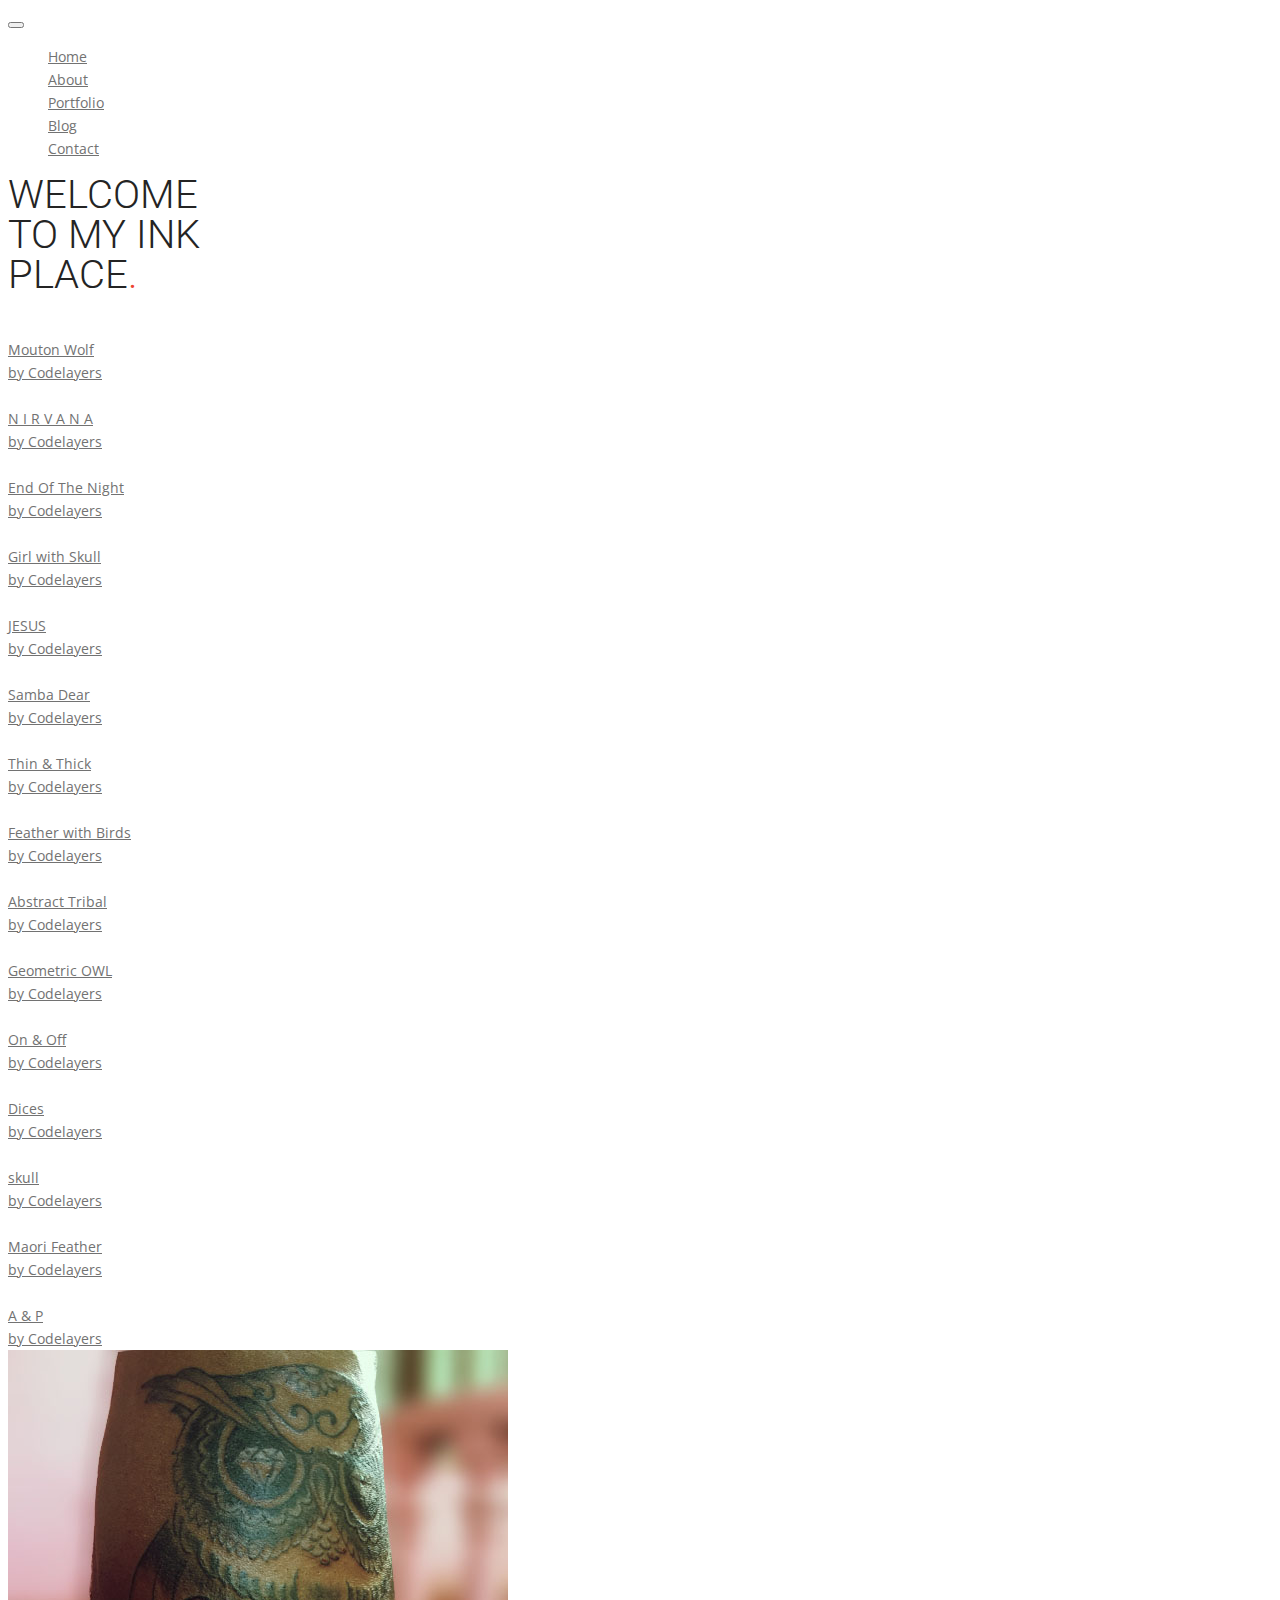
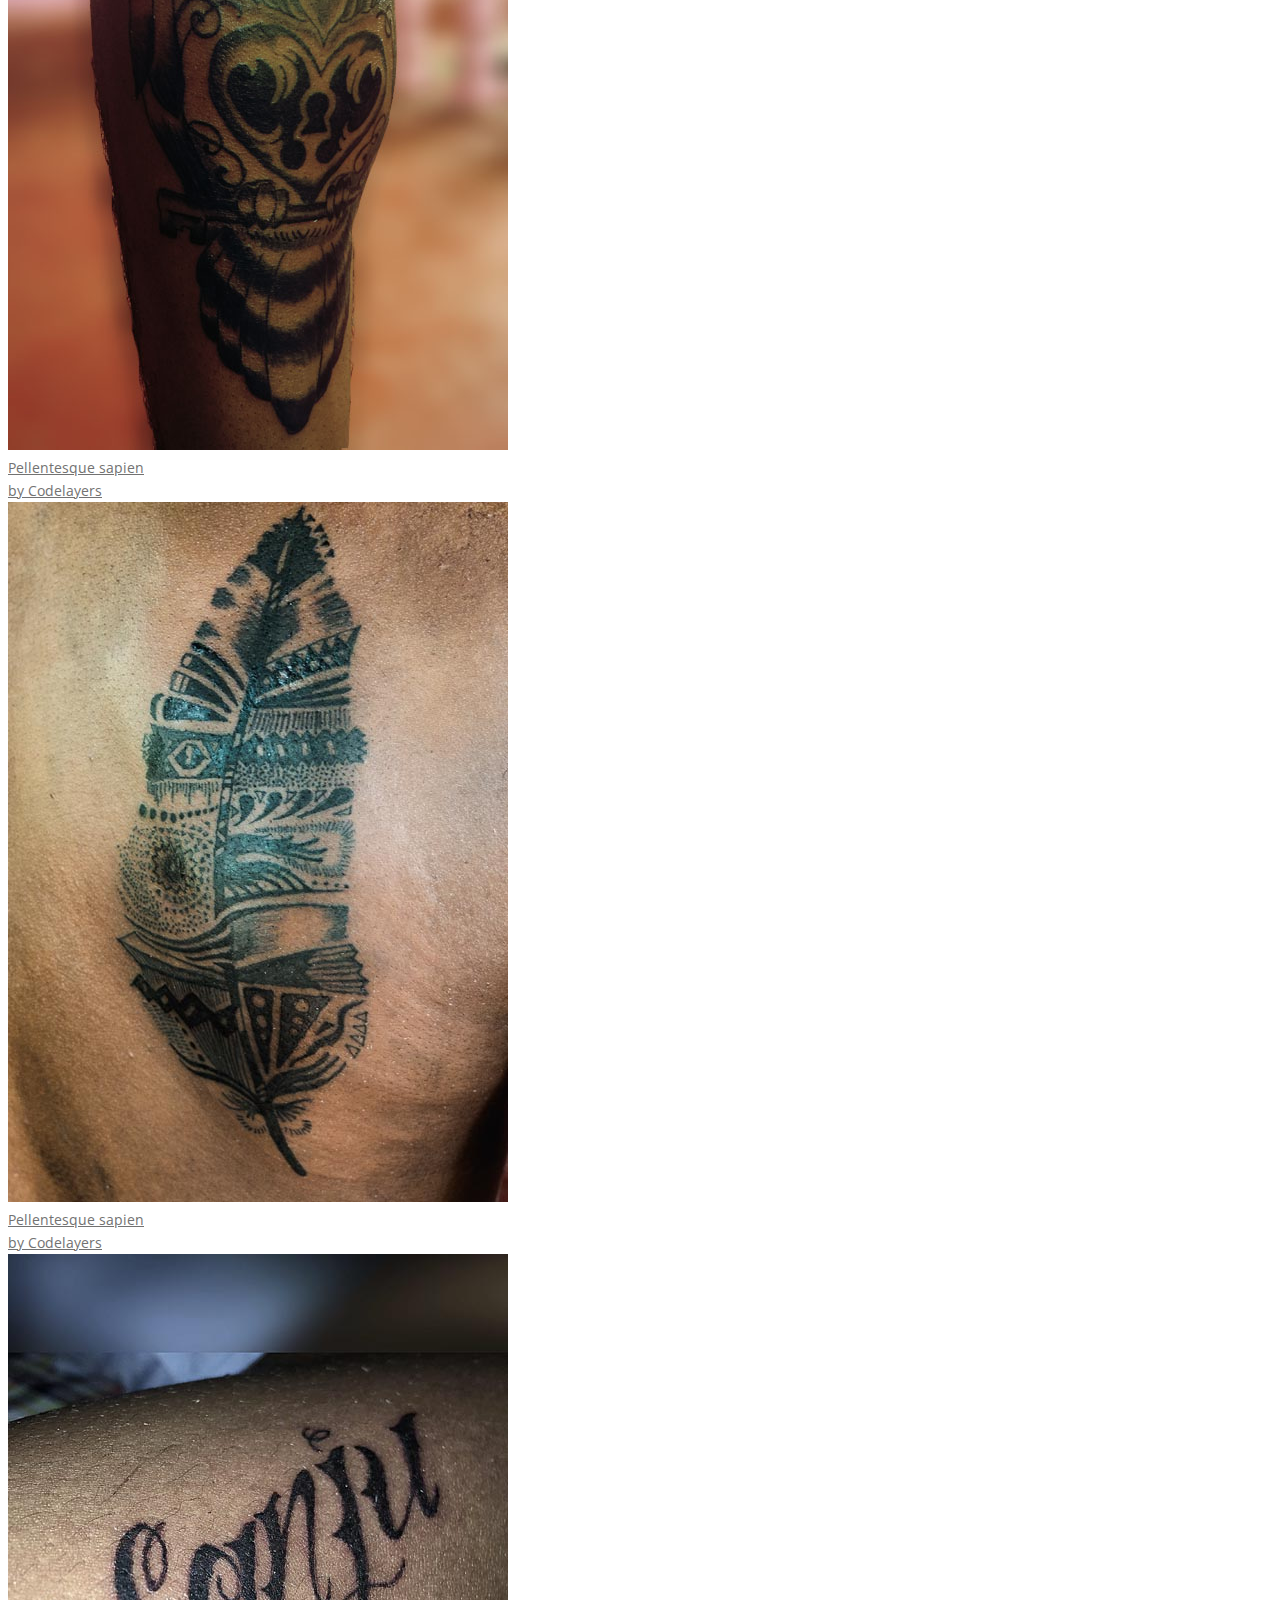
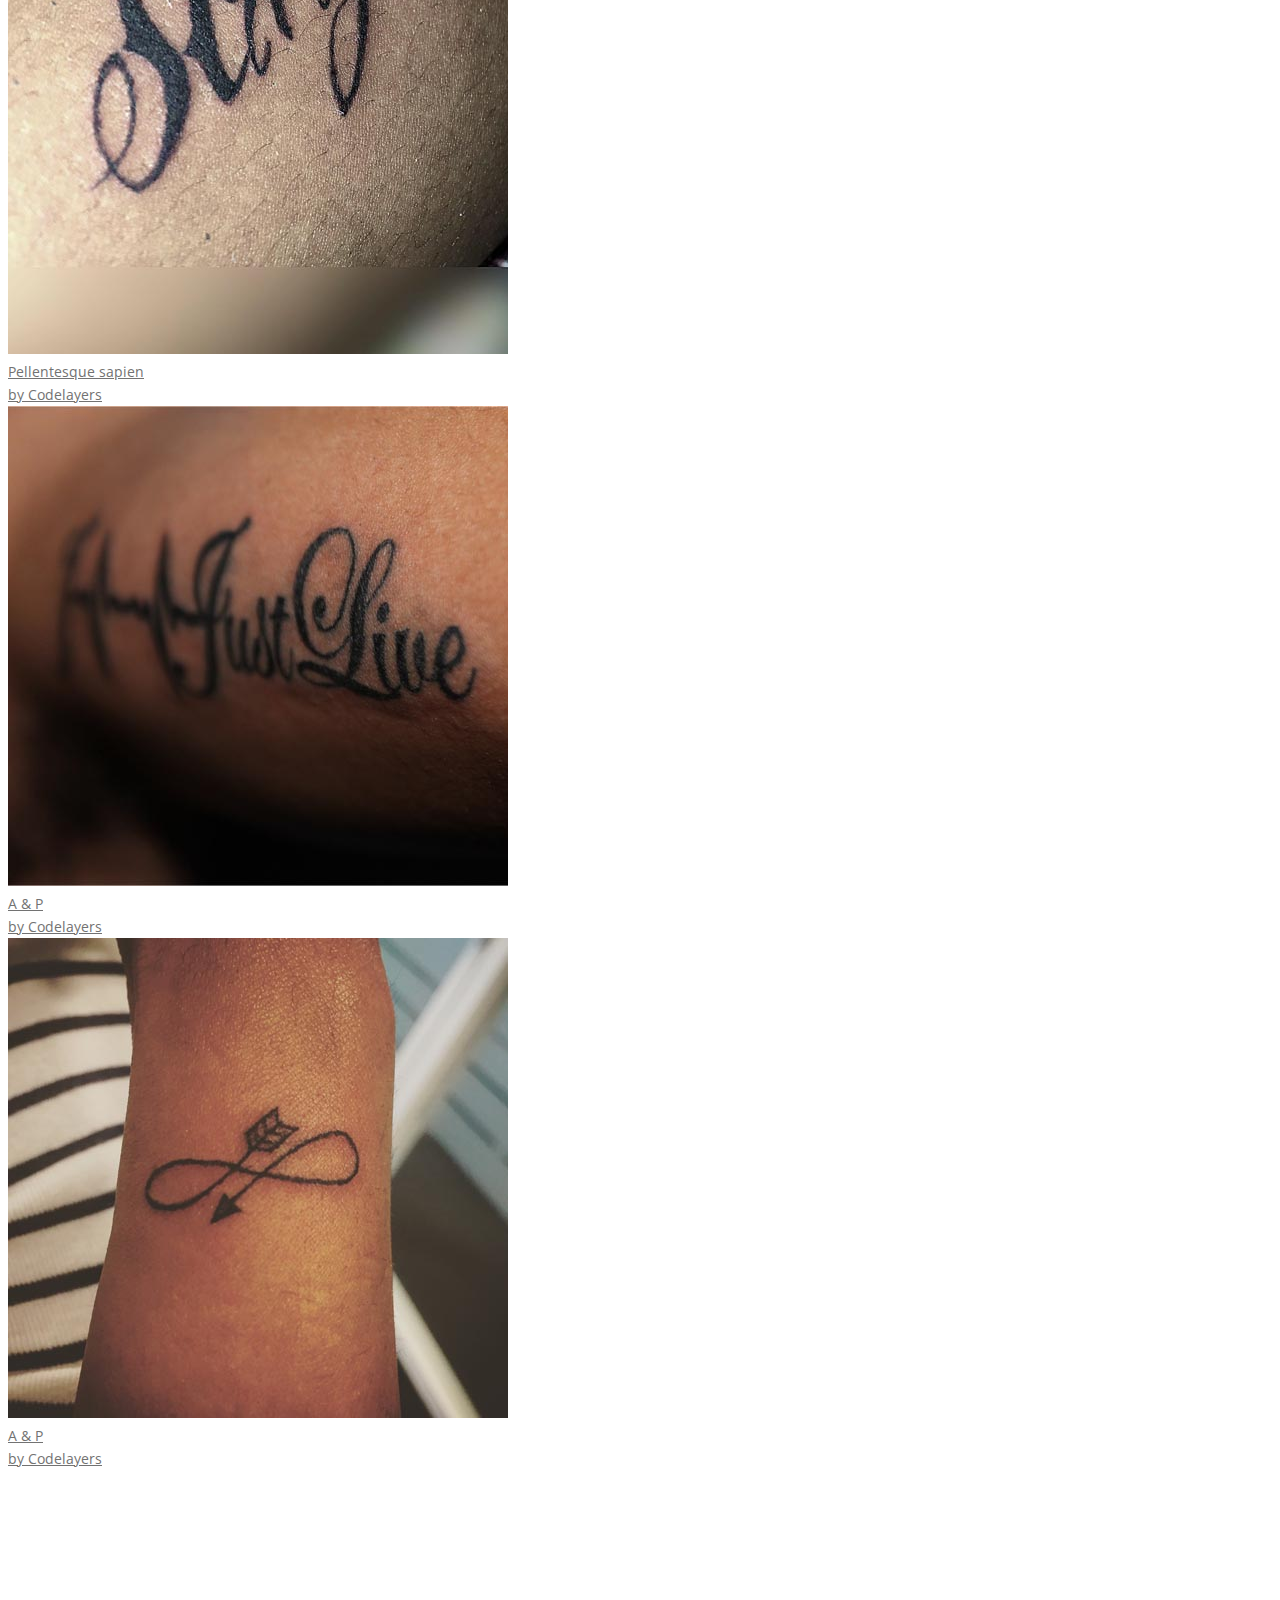
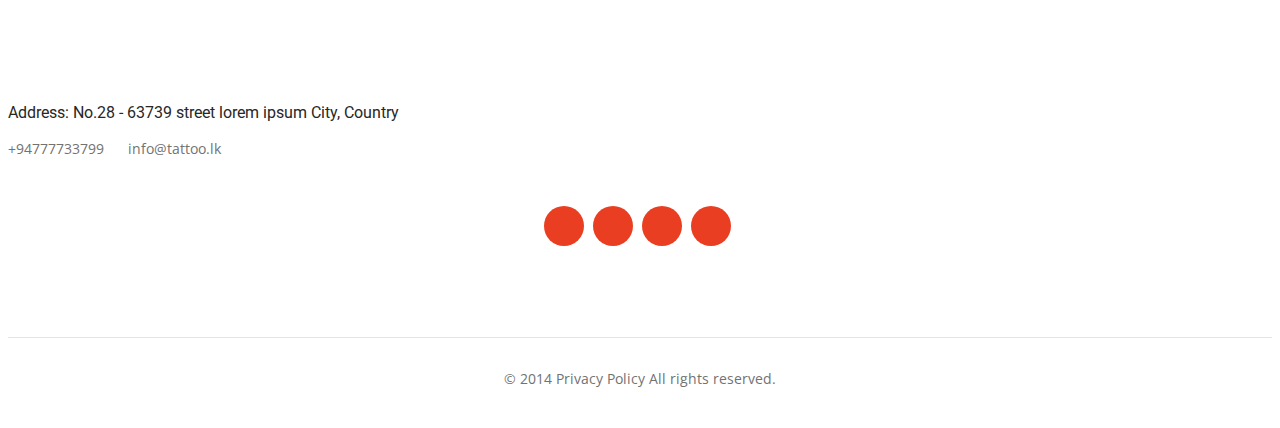
==== index.html @ eeac75cc "images & details" ====
<!doctype html>
<!--[if IE 7 ]>    <html lang="en-gb" class="isie ie7 oldie no-js"> <![endif]-->
<!--[if IE 8 ]>    <html lang="en-gb" class="isie ie8 oldie no-js"> <![endif]-->
<!--[if IE 9 ]>    <html lang="en-gb" class="isie ie9 no-js"> <![endif]-->
<!--[if (gt IE 9)|!(IE)]><!-->
<!--<![endif]-->
<!--<![endif]-->
<html lang="en">
<head>
<title>Tattoo|LK - Responsive MultiPurpose HTML5 Template</title>
<meta charset="utf-8">
<!-- Meta -->
<meta name="keywords" content="" />
<meta name="author" content="">
<meta name="robots" content="" />
<meta name="description" content="" />

<!-- this styles only adds some repairs on idevices  -->
<meta name="viewport" content="width=device-width, initial-scale=1.0">

<!-- Favicon -->
<link rel="shortcut icon" href="images/favicon.ico">

<!-- Google fonts - witch you want to use - (rest you can just remove) -->
<link href='http://fonts.googleapis.com/css?family=Open+Sans:300,300italic,400,400italic,600,600italic,700,700italic,800,800italic' rel='stylesheet' type='text/css'>
<link href='http://fonts.googleapis.com/css?family=Roboto:100,200,300,400,500,600,700,800,900' rel='stylesheet' type='text/css'>
<link href="https://fonts.googleapis.com/css?family=Fredericka+the+Great" rel="stylesheet">

<!--[if lt IE 9]>
<script src="http://html5shim.googlecode.com/svn/trunk/html5.js"></script>
<![endif]-->

<!-- Stylesheets -->
<link rel="stylesheet" media="screen" href="js/bootstrap/bootstrap.min.css" type="text/css" />
<link rel="stylesheet" href="js/mainmenu/menu.css" type="text/css" />
<link rel="stylesheet" href="css/default.css" type="text/css" />
<link rel="stylesheet" href="css/layouts.css" type="text/css" />
<link rel="stylesheet" href="css/shortcodes.css" type="text/css" />
<link rel="stylesheet" href="css/font-awesome/css/font-awesome.min.css">
<link rel="stylesheet" media="screen" href="css/responsive-leyouts.css" type="text/css" />
<link rel="stylesheet" type="text/css" href="js/cubeportfolio/cubeportfolio.min.css">
<link rel="stylesheet" type="text/css" href="css/Simple-Line-Icons-Webfont/simple-line-icons.css" media="screen" />
<link rel="stylesheet" href="css/et-line-font/et-line-font.css">




<!-- Remove the below comments to use your color option -->
<!--<link rel="stylesheet" href="css/colors/lightblue.css" />-->
<!--<link rel="stylesheet" href="css/colors/orange.css" />-->
<!--<link rel="stylesheet" href="css/colors/green.css" />-->
<!--<link rel="stylesheet" href="css/colors/pink.css" />-->
<!--<link rel="stylesheet" href="css/colors/red.css" />-->
<!--<link rel="stylesheet" href="css/colors/purple.css" />-->
<!--<link rel="stylesheet" href="css/colors/bridge.css" />-->
<!--<link rel="stylesheet" href="css/colors/yellow.css" />-->
<!--<link rel="stylesheet" href="css/colors/violet.css" />-->
<!--<link rel="stylesheet" href="css/colors/cyan.css" />-->
<!--<link rel="stylesheet" href="css/colors/mossgreen.css" />-->

</head>

<body>
<div class="site_wrapper">
  <div class="menu-main-3">
    <div id="header2">
      <div class="container">
        <div class="navbar red navbar-default yamm fulldark">
          <div class="navbar-header">
            <button type="button" data-toggle="collapse" data-target="#navbar-collapse-grid" class="navbar-toggle two"><span class="icon-bar"></span><span class="icon-bar"></span><span class="icon-bar"></span></button>
            <a href="index.html" class="navbar-brand"><img src="images/logo1.png" alt=""/></a> </div>
          <div id="navbar-collapse-grid" class="navbar-collapse collapse pull-right">
            <ul class="nav red navbar-nav">
              <li><a href="index.html" class="dropdown-toggle active">Home</a></li>
              <li><a href="about.html" class="dropdown-toggle">About</a></li>
              <li><a href="portfolio.html" class="dropdown-toggle">Portfolio</a></li>
              <li><a href="blog.html" class="dropdown-toggle">Blog</a></li>
              <li><a href="contact.html" class="dropdown-toggle">Contact</a></li>
            </ul>
          </div>
        </div>
      </div>
    </div>
  </div>
  <!--end menu-->
  <div class="clearfix"></div>
  <div class="main-bg-2">
    <section>
      <div class="container">
        <div class="row">
          <div class="col-md-12">
            <div class="header-title-box-2">
              <h1 class="text-dark title uppercase">welcome<br/>
                to my ink<br/>
                place<span class="text-red">.</span></h1>
            </div>
          </div>
        </div>
      </div>
    </section>
    <!-- end section-->
    <div class="clearfix"></div>
    
    <div class="demo-masonry">
      <div class="cbp-panel">
        <div id="grid-container" class="cbp">
          <div class="cbp-item identity"> <a class="cbp-caption cbp-lightbox" data-title="Mouton Wolf<br>by Codelayers" href="images/wolf-500x750.jpg">
            <div class="cbp-caption-defaultWrap"> <img src="images/wolf-500x750.jpg" alt=""> </div>
            <div class="cbp-caption-activeWrap">
              <div class="cbp-l-caption-alignCenter">
                <div class="cbp-l-caption-body">
                  <div class="cbp-l-caption-title">Mouton Wolf</div>
                  <div class="cbp-l-caption-desc">by Codelayers</div>
                </div>
              </div>
            </div>
            </a> </div>
          <div class="cbp-item web-design"> <a class="cbp-caption cbp-lightbox" data-title="N I R V A N A <br>by Codelayers"
                   href="images/nirvana-500x480.jpg">
            <div class="cbp-caption-defaultWrap"> <img src="images/nirvana-500x480.jpg" alt=""> </div>
            <div class="cbp-caption-activeWrap">
              <div class="cbp-l-caption-alignCenter">
                <div class="cbp-l-caption-body">
                  <div class="cbp-l-caption-title">N I R V A N A </div>
                  <div class="cbp-l-caption-desc">by Codelayers</div>
                </div>
              </div>
            </div>
            </a> </div>
          <div class="cbp-item graphic identity"> <a class="cbp-caption cbp-lightbox" data-title="End Of The Night  <br>by Codelayers"
                   href="images/tree-500x480.jpg">
            <div class="cbp-caption-defaultWrap"> <img src="images/tree-500x480.jpg" alt=""> </div>
            <div class="cbp-caption-activeWrap">
              <div class="cbp-l-caption-alignCenter">
                <div class="cbp-l-caption-body">
                  <div class="cbp-l-caption-title">End Of The Night  </div>
                  <div class="cbp-l-caption-desc">by Codelayers</div>
                </div>
              </div>
            </div>
            </a> </div>
          <div class="cbp-item graphic"> <a class="cbp-caption cbp-lightbox" data-title="Girl with Skull<br>by Codelayers"
                   href="images/girlnskull-500x750.jpg">
            <div class="cbp-caption-defaultWrap"> <img src="images/girlnskull-500x750.jpg" alt=""> </div>
            <div class="cbp-caption-activeWrap">
              <div class="cbp-l-caption-alignCenter">
                <div class="cbp-l-caption-body">
                  <div class="cbp-l-caption-title">Girl with Skull  </div>
                  <div class="cbp-l-caption-desc">by Codelayers</div>
                </div>
              </div>
            </div>
            </a> </div>
          <div class="cbp-item identity"> <a class="cbp-caption cbp-lightbox" data-title="JESUS<br>by Codelayers"
                   href="images/jesus-500x750.jpg">
            <div class="cbp-caption-defaultWrap"> <img src="images/jesus-500x750.jpg" alt=""> </div>
            <div class="cbp-caption-activeWrap">
              <div class="cbp-l-caption-alignCenter">
                <div class="cbp-l-caption-body">
                  <div class="cbp-l-caption-title">JESUS</div>
                  <div class="cbp-l-caption-desc">by Codelayers</div>
                </div>
              </div>
            </div>
            </a> </div>
          <div class="cbp-item graphic"> <a class="cbp-caption cbp-lightbox" data-title="Samba Dear<br>by Codelayers" href="images/horn-500x480.jpg">
            <div class="cbp-caption-defaultWrap"> <img src="images/horn-500x480.jpg" alt=""> </div>
            <div class="cbp-caption-activeWrap">
              <div class="cbp-l-caption-alignCenter">
                <div class="cbp-l-caption-body">
                  <div class="cbp-l-caption-title">Samba Dear </div>
                  <div class="cbp-l-caption-desc">by Codelayers</div>
                </div>
              </div>
            </div>
            </a> </div>
          <div class="cbp-item web-design"> <a class="cbp-caption cbp-lightbox" data-title="Thin & Thick<br>by Codelayers" href="images/blackband500x480.jpg">
            <div class="cbp-caption-defaultWrap"> <img src="images/blackband500x480.jpg" alt=""> </div>
            <div class="cbp-caption-activeWrap">
              <div class="cbp-l-caption-alignCenter">
                <div class="cbp-l-caption-body">
                  <div class="cbp-l-caption-title">Thin & Thick   </div>
                  <div class="cbp-l-caption-desc">by Codelayers</div>
                </div>
              </div>
            </div>
            </a> </div>
          <div class="cbp-item identity"> <a class="cbp-caption cbp-lightbox" data-title="Feather with Birds<br>by Codelayers" href="images/birdnfeather.jpg">
            <div class="cbp-caption-defaultWrap"> <img src="images/birdnfeather.jpg" alt=""> </div>
            <div class="cbp-caption-activeWrap">
              <div class="cbp-l-caption-alignCenter">
                <div class="cbp-l-caption-body">
                  <div class="cbp-l-caption-title">Feather with Birds</div>
                  <div class="cbp-l-caption-desc">by Codelayers</div>
                </div>
              </div>
            </div>
            </a> </div>
          <div class="cbp-item identity"> <a class="cbp-caption cbp-lightbox" data-title="Abstract Tribal <br>by Codelayers" href="images/geotrible-500x750.jpg">
            <div class="cbp-caption-defaultWrap"> <img src="images/geotrible-500x750.jpg" alt=""> </div>
            <div class="cbp-caption-activeWrap">
              <div class="cbp-l-caption-alignCenter">
                <div class="cbp-l-caption-body">
                  <div class="cbp-l-caption-title">Abstract Tribal</div>
                  <div class="cbp-l-caption-desc">by Codelayers</div>
                </div>
              </div>
            </div>
            </a> </div>
          <div class="cbp-item web-design graphic"> <a class="cbp-caption cbp-lightbox" data-title="Geometric OWL <br>by Codelayers"
                   href="images/owl-500x480.jpg">
            <div class="cbp-caption-defaultWrap"> <img src="images/owl-500x480.jpg" alt=""> </div>
            <div class="cbp-caption-activeWrap">
              <div class="cbp-l-caption-alignCenter">
                <div class="cbp-l-caption-body">
                  <div class="cbp-l-caption-title">Geometric OWL </div>
                  <div class="cbp-l-caption-desc">by Codelayers</div>
                </div>
              </div>
            </div>
            </a> </div>
          <div class="cbp-item web-design graphic"> <a class="cbp-caption cbp-lightbox" data-title="On & Off<br>by Codelayers"
                   href="images/switch-500x480.jpg">
            <div class="cbp-caption-defaultWrap"> <img src="images/switch-500x480.jpg" alt=""> </div>
            <div class="cbp-caption-activeWrap">
              <div class="cbp-l-caption-alignCenter">
                <div class="cbp-l-caption-body">
                  <div class="cbp-l-caption-title">On & Off</div>
                  <div class="cbp-l-caption-desc">by Codelayers</div>
                </div>
              </div>
            </div>
            </a> </div>
          <div class="cbp-item web-design graphic"> <a class="cbp-caption cbp-lightbox" data-title="Dices <br>by Codelayers" href="images/biomatric500x480.jpg">
            <div class="cbp-caption-defaultWrap"> <img src="images/biomatric500x480.jpg" alt=""> </div>
            <div class="cbp-caption-activeWrap">
              <div class="cbp-l-caption-alignCenter">
                <div class="cbp-l-caption-body">
                  <div class="cbp-l-caption-title">Dices </div>
                  <div class="cbp-l-caption-desc">by Codelayers</div>
                </div>
              </div>
            </div>
            </a> </div>
          <div class="cbp-item web-design graphic"> <a class="cbp-caption cbp-lightbox" data-title="skull<br>by Codelayers" href="images/skull.jpg">
            <div class="cbp-caption-defaultWrap"> <img src="images/skull.jpg" alt=""> </div>
            <div class="cbp-caption-activeWrap">
              <div class="cbp-l-caption-alignCenter">
                <div class="cbp-l-caption-body">
                  <div class="cbp-l-caption-title">skull</div>
                  <div class="cbp-l-caption-desc">by Codelayers</div>
                </div>
              </div>
            </div>
            </a> </div>
          <div class="cbp-item web-design graphic"> <a class="cbp-caption cbp-lightbox" data-title="Maori Feather<br>by Codelayers" href="images/maorifeather-500x700.jpg">
            <div class="cbp-caption-defaultWrap"> <img src="images/maorifeather-500x700.jpg" alt=""> </div>
            <div class="cbp-caption-activeWrap">
              <div class="cbp-l-caption-alignCenter">
                <div class="cbp-l-caption-body">
                  <div class="cbp-l-caption-title">Maori Feather</div>
                  <div class="cbp-l-caption-desc">by Codelayers</div>
                </div>
              </div>
            </div>
            </a> </div> 
          <div class="cbp-item web-design graphic"> <a class="cbp-caption cbp-lightbox" data-title="A & P<br>by Codelayers" href="images/anp-500x480.jpg">
            <div class="cbp-caption-defaultWrap"> <img src="images/anp-500x480.jpg" alt=""> </div>
            <div class="cbp-caption-activeWrap">
              <div class="cbp-l-caption-alignCenter">
                <div class="cbp-l-caption-body">
                  <div class="cbp-l-caption-title">A & P</div>
                  <div class="cbp-l-caption-desc">by Codelayers</div>
                </div>
              </div>
            </div>
            </a> </div>
           <div class="cbp-item web-design graphic"> <a class="cbp-caption cbp-lightbox" data-title="Pellentesque sapien <br>by Codelayers" href="images/owl-500x700.jpg">
            <div class="cbp-caption-defaultWrap"> <img src="images/owl-500x700.jpg" alt=""> </div>
            <div class="cbp-caption-activeWrap">
              <div class="cbp-l-caption-alignCenter">
                <div class="cbp-l-caption-body">
                  <div class="cbp-l-caption-title">Pellentesque sapien </div>
                  <div class="cbp-l-caption-desc">by Codelayers</div>
                </div>
              </div>
            </div>
            </a> </div>
           <div class="cbp-item web-design graphic"> <a class="cbp-caption cbp-lightbox" data-title="Pellentesque sapien <br>by Codelayers" href="images/tribal feather500x700.jpg">
            <div class="cbp-caption-defaultWrap"> <img src="images/tribal feather500x700.jpg" alt=""> </div>
            <div class="cbp-caption-activeWrap">
              <div class="cbp-l-caption-alignCenter">
                <div class="cbp-l-caption-body">
                  <div class="cbp-l-caption-title">Pellentesque sapien </div>
                  <div class="cbp-l-caption-desc">by Codelayers</div>
                </div>
              </div>
            </div>
            </a> </div>
            <div class="cbp-item web-design graphic"> <a class="cbp-caption cbp-lightbox" data-title="Pellentesque sapien <br>by Codelayers" href="images/sanju500x700.jpg">
            <div class="cbp-caption-defaultWrap"> <img src="images/sanju500x700.jpg" alt=""> </div>
            <div class="cbp-caption-activeWrap">
              <div class="cbp-l-caption-alignCenter">
                <div class="cbp-l-caption-body">
                  <div class="cbp-l-caption-title">Pellentesque sapien </div>
                  <div class="cbp-l-caption-desc">by Codelayers</div>
                </div>
              </div>
            </div>
            </a> </div>
          <div class="cbp-item web-design graphic"> <a class="cbp-caption cbp-lightbox" data-title="A & P<br>by Codelayers" href="images/justlive500x480.jpg">
            <div class="cbp-caption-defaultWrap"> <img src="images/justlive500x480.jpg" alt=""> </div>
            <div class="cbp-caption-activeWrap">
              <div class="cbp-l-caption-alignCenter">
                <div class="cbp-l-caption-body">
                  <div class="cbp-l-caption-title">A & P</div>
                  <div class="cbp-l-caption-desc">by Codelayers</div>
                </div>
              </div>
            </div>
            </a> </div> 
          <div class="cbp-item web-design graphic"> <a class="cbp-caption cbp-lightbox" data-title="A & P<br>by Codelayers" href="images/infinity500x480.jpg">
            <div class="cbp-caption-defaultWrap"> <img src="images/infinity500x480.jpg" alt=""> </div>
            <div class="cbp-caption-activeWrap">
              <div class="cbp-l-caption-alignCenter">
                <div class="cbp-l-caption-body">
                  <div class="cbp-l-caption-title">A & P</div>
                  <div class="cbp-l-caption-desc">by Codelayers</div>
                </div>
              </div>
            </div>
            </a> </div>    
        </div>
        <br/>
        <br/>
        <br/>
        <br/>
      </div>
    </div>
  </div>
  <!--end main bg-->
  
  <section class="sec-padding">
    <div class="container">
      <div class="row">
        <div class="col-md-6 col-centered text-center">
          <div class="footer-holder bmargin">
            <div><img src="images/flogo1.png" alt=""/></div>
            <h6>Address: No.28 - 63739 street lorem ipsum City, Country</h6>
            <span><i class="fa fa-phone"></i> +94777733799</span> &nbsp;&nbsp;&nbsp;&nbsp; <span><i class="fa fa-envelope"></i> info@tattoo.lk</span> <br/>
            <br/>
            <br/>
            <div class="col-md-8 col-centered">
              <ul class=" social-icons-3 red">
                <li class="first"><a href="#"><i class="fa fa-twitter"></i></a></li>
                <li><a href="#"><i class="fa fa-facebook"></i></a></li>
                <li><a href="#"><i class="fa fa-google-plus"></i></a></li>
                <li><a href="#"><i class="fa fa-linkedin"></i></a></li>
              </ul>
            </div>
          </div>
        </div>
        <!--end item --> 
        
      </div>
    </div>
  </section>
  <!--end item -->
  <div class="clearfix"></div>
  
  <div class="divider-line solid light"></div>
  <section class="section-copyrights section-white-2 sec-moreless-padding">
  <div class="container">
    <div class="row"> <span>© 2014 Privacy Policy All rights reserved. </span> </div>
  </div>
</div>
</div>
</section>
<!--end section-->
<div class="clearfix"></div>

<a href="#" class="scrollup dark"></a><!-- end scroll to top of the page-->
</div>
<!-- end site wraper --> 

<!-- ============ JS FILES ============ --> 

<script type="text/javascript" src="js/universal/jquery.js"></script> 
<script src="js/bootstrap/bootstrap.min.js" type="text/javascript"></script> 
<script src="js/mainmenu/customeUI.js"></script> 
<script type="text/javascript" src="js/cubeportfolio/jquery.cubeportfolio.min.js"></script> 
<script type="text/javascript" src="js/cubeportfolio/main-masonry.js"></script> 
<script src="js/scrolltotop/totop.js"></script> 
<script src="js/mainmenu/jquery.sticky.js"></script> 
 
<script src="js/scripts/functions.js" type="text/javascript"></script> 
<script type="text/javascript">
var a = $("#header2").offset().top;

<!-- background color for sticky --> 
$(document).scroll(function(){
    if($(this).scrollTop() > a)
    {   
       $('#header2').css({"background":"rgba(0, 0, 0, 0.7)"});
    } else {
       $('#header2').css({"background":"transparent"});

    }
});
</script>
</body>
</html>
---- css/default.css ----
/*
Template: Hasta
Author: Codelayers
Version: 1.0
Design and Developed by: Codelayers
*/


/*
======================================
[ CSS TABLE CONTENT ]
======================================
    [Table of contents]

	1. General
		+ Text Colors
		+ Divider lines
		+ Paddings
		+ Opacity styles
		+ fonts
		+ Icon Boxes
		+ Text Boxes
		+ Buttons
		+ Opacity styles
		+ buttons

	2. Image boxes
		+ section-side-image
		+ background-imgholder
		+ image-left
		+ image-holder
		+ nodisplay-image
	
	3. Lists
		+ iconlist
		+ clientlogo-list
		+ side-nav-list
		+ category-links
		+ tags 
	
	4. Menu Backgrounds
		+ Headers
	
	5. Topbar Styles
		+ topbar
		+ toplist
	
	6. Logo
		+ logo
	
	7. Section Titles
		+ section titles
	
	8. Page Section Styles
		+ Section Styles
	
	9. Footer Styles
		+ footer logo
		+ lists
	
	
	10. Parallax Sections
	
	11. Overlay Styles
		+ Section Overlay
		+ video overlay
	
	12. Social Links
		+ social-icons-1
		+ social-icons-2
		+ social-icons-3
	
	13. Feature boxs
	
	14. Team Section
	
	15. Price Tables
	
	16. Blog Posts
	
	17. Testimonials

	18. Footer Newsletter
	
	19. Video wrapers
	
	20. Progress bar
	
	21. Newsletter
	
	22. css progress circles
	
	23. Page Scroll to Top
	
======================================
[ END CSS TABLE CONTENT ]
======================================
*/



/* =========== General ============= */


body {
	font: 14px 'Open Sans', sans-serif;
	font-weight: normal;
	font-style: normal;
	line-height: 23px;
	color: #727272;
}
/* a link Styles
 ------------------------------ */
 
a, .btn {
	-webkit-transition: all 0.3s ease-out 0s;
	-moz-transition: all 0.3s ease-out 0s;
	-ms-transition: all 0.3s ease-out 0s;
	-o-transition: all 0.3s ease-out 0s;
	transition: all 0.3s ease-out 0s;
}
a:hover {
	text-decoration: none;
}
a:focus, a:hover {
	color: #5a5959;
}
a {
	outline: medium none !important;
	color: #727272;
}
.uppercase {
	text-transform: uppercase;
}
/* Headungs
 ------------------------------ */
 
h1, h2, h3, h4, h5, h6 {
	font-family: 'Roboto', sans-serif;
	font-weight: normal;
	color: #272727;
}
h1 a, h2 a, h3 a, h4 a, h5 a, h6 a {
	color: inherit;
}
h1 {
	font-size: 40px;
	line-height: 40px;
	margin-bottom: 20px;
	font-style: normal;
	font-weight: 300;
}
h1.lessmar {
	margin-bottom: 10px;
}
h1.lessmar2 {
	margin-bottom: 5px;
}
h2 {
	font-size: 35px;
	line-height: 35px;
	margin-bottom: 20px;
	font-style: normal;
	font-weight: 300;
}
h2.nomargin {
	margin-bottom: 0px;
}
h2.less-mar1 {
	margin-bottom: 3px;
}
h2.less-mar2 {
	margin-bottom: 5px;
}
h2.less-mar3 {
	margin-bottom: 7px;
}
h2.less-mar4 {
	margin-bottom: 9px;
}
h3 {
	font-size: 27px;
	line-height: 30px;
	margin-bottom: 18px;
	font-style: normal;
}
h3.nomargin {
	margin-bottom: 0px;
}
h3.less-mar1 {
	margin-bottom: 3px;
}
h3.less-mar2 {
	margin-bottom: 5px;
}
h3.less-mar3 {
	margin-bottom: 7px;
}
h3.less-mar4 {
	margin-bottom: 9px;
}
h4 {
	font-size: 22px;
	line-height: 25px;
	margin-bottom: 18px;
	font-style: normal;
}
h4.nomargin {
	margin-bottom: 0px;
}
h4.less-mar1 {
	margin-bottom: 3px;
}
h4.less-mar2 {
	margin-bottom: 5px;
}
h4.less-mar3 {
	margin-bottom: 7px;
}
h4.less-mar4 {
	margin-bottom: 9px;
}
h5 {
	font-size: 18px;
	line-height: 23px;
	margin-bottom: 16px;
	font-style: normal;
}
h5.nomargin {
	margin-bottom: 0px;
}
h5.less-mar1 {
	margin-bottom: 3px;
}
h5.less-mar2 {
	margin-bottom: 5px;
}
h5.less-mar3 {
	margin-bottom: 7px;
}
h5.less-mar4 {
	margin-bottom: 9px;
}
h6 {
	font-size: 16px;
	line-height: 21px;
	margin-bottom: 14px;
	font-style: normal;
}
h6.nomargin {
	margin-bottom: 0px;
}
h6.less-mar1 {
	margin-bottom: 3px;
}
h6.less-mar2 {
	margin-bottom: 5px;
}
h6.less-mar3 {
	margin-bottom: 7px;
}
h6.less-mar4 {
	margin-bottom: 9px;
}
.nopadding {
	padding: 0 !important;
	margin: 0 !important;
}
.h1, .h2, .h3, h1, h2, h3, h4 {
	margin-top: 0;
}
ul {
	list-style-type: none;
}
/*=============== Text Colors ============= */

.text-white {
	color: #fff;
}
.text-dark {
	color: #242424;
}
.text-light {
	color: #acacac;
}
.text-green {
	color: #a5cd35;
}
.text-green-2 {
	color: #3fc35f;
}
.text-green-3 {
	color: #a5d549;
}
.text-green-4 {
	color: #8ac700;
}
.text-orange {
	color: #ffa60a;
}
.text-orange-2 {
	color: #fd602c;
}
.text-orange-4 {
	color: #ff9320;
}
.text-red {
	color: #ee4531;
}
.text-red-2 {
	color: #ea3628;
}
.text-red-3 {
	color: #eb574c;
}
.text-red-4 {
	color: #f43819;
}
.text-red-5 {
	color: #ed3325;
}
.text-gray {
	color: #727272;
}
.text-violet {
	color: #7c50b7;
}
.text-blue {
	color: #1fbef0;
}
.text-yellow {
	color: #ffc000;
}
.text-yellow-2 {
	color: #fcc813;
}
.text-yellow-3 {
	color: #f7c800;
}
.text-yellow-4 {
	color: #e9b444;
}
.text-yellow-green-2 {
	color: #e9ee42;
}
.text-pink {
	color: #f51f6f;
}
.text-pink-3{
	color: #ce0a6c;
}
.text-brown {
	color: #8b501f;
}
.text-brown-2 {
	color: #b5854d;
}
.text-cyan {
	color: #42d1aa;
}
.text-stone {
	color: #c3a254;
}
/*=============== Margins ============= */
 .bmargin {
	margin-bottom: 0px;
}
.tmargin {
	margin-top: 0px;
}
.col-divider-margin {
	width: 100%;
	float: left;
	margin-top: 60px;
}
.col-divider-margin-1 {
	width: 100%;
	float: left;
	margin-top: 10px;
}
.col-divider-margin-2 {
	width: 100%;
	float: left;
	margin-top: 20px;
}
.col-divider-margin-3 {
	width: 100%;
	float: left;
	margin-top: 30px;
}
.col-divider-margin-4 {
	width: 100%;
	float: left;
	margin-top: 40px;
}
.col-divider-margin-5 {
	width: 100%;
	float: left;
	margin-top: 50px;
}
.col-divider-margin-6 {
	width: 100%;
	float: left;
	margin-top: 60px;
}
.nobottom-margin {
	margin-bottom: 0px;
}
.bottom-margin3 {
    margin-bottom: 30px;
}
.bottom-margin4 {
    margin-bottom: 40px;
}
.bottom-margin5 {
    margin-bottom: 50px;
}
.margin-top1 {
    float: left;
    margin-top: 10px;
    width: 100%;
}
.margin-top2 {
    float: left;
    margin-top: 20px;
    width: 100%;
}
.margin-top3 {
    float: left;
    margin-top: 30px;
    width: 100%;
}
.margin-top4 {
    float: left;
    margin-top: 40px;
    width: 100%;
}
.margin-top5 {
    float: left;
    margin-top: 50px;
    width: 100%;
}
.margin-top6 {
    float: left;
    margin-top: 60px;
    width: 100%;
}
.margin-top7 {
    float: left;
    margin-top: 70px;
    width: 100%;
}
.margin-left-1 {
    margin-left: 10px;
}
.margin-left-2 {
    margin-left: 20px;
}
.margin-left-3 {
    margin-left: 30px;
}
.margin-left-4 {
    margin-left: 40px;
}
.margin-left-5 {
    margin-left: 50px;
}
.margin-left-6 {
    margin-left: 60px;
}
.margin-left-7 {
    margin-left: 70px;
}
.colmargin {
	margin: 0 0 0 0;
}
.col-centered {
	float: none;
	margin: 0 auto;
}
/* font weight
 ------------------------------ */
.fweight1 {
	margin-bottom: 0px;
}

/*=============== Divider lines ============= */
 .divider-line {
	float: left;
	width: 100%;
}
.divider-line.dashed {
	border-bottom: 1px dashed;
}
 .divider-line.solid {
	border-bottom: 1px solid;
}
.divider-line.dark {
	border-bottom-color:#444444;
}
.divider-line.dark-2 {
	border-bottom-color:#343333;
}
.divider-line.light {
	border-bottom-color:#e4e4e4;
}
 .divider-line.top-padding {
	padding-top: 20px;
}
 .divider-line.bottom-margin {
	margin-bottom: 20px;
}
 .divider-line.margin {
	margin: 20px 0;
}

/* Divider Line less width
 ------------------------------ */
.divider-line.less-width-2{
	width: 20%;
}
.divider-line.less-width-3{
	width: 30%;
}
.divider-line.less-width-4{
	width: 40%;
}
 .divider-line.less-width-5{
	width: 50%;
}
.divider-line.less-width-6{
	width: 60%;
}
 .divider-line.less-width-7{
	width: 70%;
}
.divider-line.less-width-8{
	width: 80%;
}
 .divider-line.less-width-9{
	width: 90%;
}

/* Divider Line align center
 ------------------------------ */
.divider-line.align-center{
	 margin:0 auto;
	 float:none;
}

/* Divider Line colors
 ------------------------------ */
 .divider-line.red2 {
	border-bottom-color:#ea3628;
}
 .divider-line.yellow-2 {
	border-bottom-color:#fcc813;
}
 .divider-line.red-4 {
	border-bottom-color:#e93e21;
}
.divider-line.cyan {
	border-bottom-color:#42d1aa;
}
.divider-line.blue {
	border-bottom-color:#1fbef0;
}
.divider-line.orange-4 {
	border-bottom-color:#ff9320;
}
.divider-line.green-4 {
	border-bottom-color:#8ac700;
}
/*=============== Paddings ============= */
 
.no-top-padding {
	padding-top: 0;
}
/* padding top
 ------------------------------ */
.padding-top-1 {
	padding-top: 10px;
}
.padding-top-2 {
	padding-top: 20px;
}
.padding-top-3 {
	padding-top: 30px;
}
.padding-top-4 {
	padding-top: 40px;
}
.padding-top-5 {
	padding-top: 50px;
}
.padding-top-6 {
	padding-top: 60px;
}

/* left padding
 ------------------------------ */
 
.padding-left-1 {
	padding-left: 10px;
}
.padding-left-2 {
	padding-left: 20px;
}
.padding-left-3 {
	padding-left: 30px;
}
.padding-left-4 {
	padding-left: 40px;
}
.padding-left-5 {
	padding-left: 50px;
}
.padding-left-6 {
	padding-left: 60px;
}
.padding-left-7 {
	padding-left: 70px;
}
.padding-left-8 {
	padding-left: 80px;
}

/* right padding
 ------------------------------ */
 
.padding-right-1 {
	padding-right: 10px;
}
.padding-right-2 {
	padding-right: 20px;
}
.padding-right-3 {
	padding-right: 30px;
}
.padding-right-4 {
	padding-right: 40px;
}
.padding-right-5 {
	padding-right: 50px;
}
.padding-right-6 {
	padding-right: 60px;
}
.padding-right-7 {
	padding-right: 70px;
}
.padding-right-8 {
	padding-right: 80px;
}
.nopaddtop {
	padding-top: 0px;
}


/*=============== Opacity styles ============= */
.opacity-1 {
	opacity:0.1;
}
.opacity-2 {
	opacity:0.1;
}
.opacity-3 {
	opacity:0.3;
}
.opacity-4 {
	opacity:0.4;
}
.opacity-5 {
	opacity:0.5;
}
.opacity-6 {
	opacity:0.6;
}
.opacity-7 {
	opacity:0.7;
}
.opacity-8 {
	opacity:0.8;
}
/*=============== fonts ============= */

.droid-serif {
	font-family: 'Droid Serif', serif;
}
.ubuntu {
	font-family: 'Ubuntu', sans-serif;
}
.oswald {
	font-family: 'Oswald', sans-serif;
}
.muli {
	font-family: 'Muli', sans-serif;
}
.great-vibes {
	font-family: 'Great Vibes', cursive;
}
.old-standardtt {
	font-family: 'Old Standard TT', serif;
}
.dosis {
	font-family: 'Dosis', sans-serif;
}
.roboto-slab {
	font-family: 'Roboto Slab', serif;
}
.gfs-didot {
	font-family: 'GFS Didot', serif;
}
.raleway {
	font-family: "Raleway", sans-serif;
}
.gloria-hallelujah {
	font-family: 'Gloria Hallelujah', cursive;
}
.love-ya-like-a-sister {
	font-family: 'Love Ya Like A Sister', cursive;
}
.michroma {
	font-family: 'Michroma', sans-serif;
}

/* letter spacing
 ------------------------------ */
 .lspace-sm{
	letter-spacing:5px;
	}
	
.lspace-1{
	letter-spacing:10px;
	}
.lspace-2{
	letter-spacing:20px;
	}
.lspace-3{
	letter-spacing:30px;
	}
.lspace-4{
	letter-spacing:40px;
	}
.lspace-5{
	letter-spacing:50px;
	}

/* font weight styles
 ------------------------------ */
 
.font-weight-1 {
	font-weight: 100;
}
.font-weight-2 {
	font-weight: 200;
}
.font-weight-3 {
	font-weight: 300;
}
.font-weight-4 {
	font-weight: 400;
}
.font-weight-5 {
	font-weight: 500;
}
.font-weight-6 {
	font-weight: 600;
}
.font-weight-7 {
	font-weight: 700;
}
.font-weight-8 {
	font-weight: 800;
}
 
/*=============== Columns without padding ============= */
.no-gutter > [class*='col-'] {
padding-right:0;
padding-left:0;
}
/*=============== site main structure ============= */

.site_wrapper {
	width: 100%;
	margin: 0 auto 0 auto;
}
.wrapper-boxed {
	width: 1240px;
	margin: auto auto auto auto;
}

/*=============== Icon Boxes ============= */
.iconbox-dxlarge, .iconbox-xlarge, .iconbox-large, .iconbox-xmedium, .iconbox-medium, .iconbox-smedium, .iconbox-small, .iconbox-tiny, .iconbox-xtiny {
	padding: 0px;
	margin: 0 auto;
	text-align: center;
	transition: all 0.3s ease-out 0s;
}
.iconbox-dxlarge {
	width: 200px;
	height: 200px;
	font-size: 46px;
	color: #242424;
	border: none;
	line-height: 135px;
}
.iconbox-xlarge {
	width: 135px;
	height: 135px;
	font-size: 46px;
	color: #242424;
	line-height: 135px;
}
.iconbox-large {
	width: 120px;
	height: 120px;
	font-size: 46px;
	color: #242424;
	line-height: 114px;
}
.iconbox-xmedium {
	width: 110px;
	height: 110px;
	font-size: 38px;
	color: #242424;
	line-height: 106px;
}
.iconbox-medium {
	width: 100px;
	height: 100px;
	font-size: 32px;
	color: #242424;
	line-height: 100px;
}
.iconbox-smedium {
	width: 90px;
	height: 90px;
	font-size: 26px;
	color: #242424;
	line-height: 90px;
}
.iconbox-small {
	width: 80px;
	height: 80px;
	font-size: 26px;
	color: #242424;
	line-height: 80px;
}
.iconbox-tiny {
	width: 70px;
	height: 70px;
	font-size: 26px;
	color: #242424;
	line-height: 74px;
}
.iconbox-xtiny {
	width: 60px;
	height: 60px;
	font-size: 18px;
	color: #242424;
	line-height: 60px;
}
.digit {
	width: 32px;
	height: 32px;
	text-align: center;
	font-size: 14px;
	color: #fff;
	left: 115px;
	top: 115px;
	line-height: 36px;
	border-radius: 100%;
	background-color: #fd602c;
	transition: all 0.3s ease-out 0s;
}
.iconbox-xlarge.no-lineheight {
	line-height: 0;
}
/* icon rounded
 ------------------------------ */
 
.iconbox-dxlarge.round, .iconbox-xlarge.round, .iconbox-large.round, .iconbox-xmedium.round, .iconbox-medium.round, .iconbox-smedium.round, .iconbox-small.round, .iconbox-tiny.round, .iconbox-xtiny.round {
	border-radius: 100%;
}
/* iconboxes alignments
 ------------------------------ */
 
.iconbox-dxlarge.center, .iconbox-xlarge.center, .iconbox-large.center, .iconbox-xmedium.center, .iconbox-medium.center, .iconbox-smedium.center, .iconbox-small.center, .iconbox-tiny.center, .iconbox-xtiny.center {
	margin: 0 auto;
}
.iconbox-dxlarge.left, .iconbox-xlarge.left, .iconbox-large.left, .iconbox-xmedium.left, .iconbox-medium.left, .iconbox-smedium.left, .iconbox-small.left, .iconbox-tiny.left, .iconbox-xtiny.left {
	float: left;
	margin: 0px 20px 0px 0px;
}
.iconbox-dxlarge.right, .iconbox-xlarge.right, .iconbox-large.right, .iconbox-xmedium.right, .iconbox-medium.right, .iconbox-smedium.right, .iconbox-small.right, .iconbox-tiny.right, .iconbox-xtiny.right {
	float: right;
	margin: 0px 0px 0px 20px;
}
/* iconboxe background colors
 ------------------------------ */	
.iconbox-dxlarge.dark, .iconbox-xlarge.dark, .iconbox-large.dark, .iconbox-xmedium.dark, .iconbox-medium.dark, .iconbox-smedium.dark, .iconbox-small.dark, .iconbox-tiny.dark, .iconbox-xtiny.dark {
	color: #fff;
	background-color: #242424;
}
.iconbox-dxlarge.dark, .iconbox-xlarge.white, .iconbox-large.white, .iconbox-xmedium.white, .iconbox-medium.white, .iconbox-smedium.white, .iconbox-small.white, .iconbox-tiny.white, .iconbox-xtiny.white {
	color: #242424;
	background-color: #fff;
}
.iconbox-dxlarge.gray, .iconbox-xlarge.gray, .iconbox-large.gray, .iconbox-xmedium.gray, .iconbox-medium.gray, .iconbox-smedium.gray, .iconbox-small.gray, .iconbox-tiny.gray, .iconbox-xtiny.gray {
	color: #fff;
	background-color: #474747;
}
/* iconboxs with stroke
 ------------------------------ */	
.iconbox-dxlarge.grayoutline, .iconbox-xlarge.grayoutline, .iconbox-large.grayoutline, .iconbox-xmedium.grayoutline, .iconbox-medium.grayoutline, .iconbox-smedium.grayoutline, .iconbox-small.grayoutline, .iconbox-tiny.grayoutline, .iconbox-xtiny.grayoutline {
	color: #fff;
	background-color: none;
	border: 1px solid #727272;
}
.iconbox-dxlarge.grayoutline2, .iconbox-xlarge.grayoutline2, .iconbox-large.grayoutline2, .iconbox-xmedium.grayoutline2, .iconbox-medium.grayoutline2, .iconbox-smedium.grayoutline2, .iconbox-small.grayoutline2, .iconbox-tiny.grayoutline2, .iconbox-xtiny.grayoutline2 {
	color: #242424;
	background-color: none;
	border: 1px solid #e4e4e4;
}
.iconbox-dxlarge.white-outline, .iconbox-xlarge.white-outline, .iconbox-large.white-outline, .iconbox-xmedium.white-outline, .iconbox-medium.white-outline, .iconbox-smedium.white-outline, .iconbox-small.white-outline, .iconbox-tiny.white-outline, .iconbox-xtiny.white-outline {
	color: #fff;
	background-color: none;
	border: 1px solid #fff;
}
.iconbox-dxlarge.dark-outline, .iconbox-xlarge.dark-outline, .iconbox-large.dark-outline, .iconbox-xmedium.dark-outline, .iconbox-medium.dark-outline, .iconbox-smedium.dark-outline, .iconbox-small.dark-outline, .iconbox-tiny.dark-outline, .iconbox-xtiny.dark-outline {
	color: #161616;
	background-color: none;
	border: 1px solid #161616;
}
/* Icons Plain
 ------------------------------ */	
 
.icon-plain-large {
	font-size: 80px;
	color: #242424;
	transition: all 0.3s ease-out 0s;
}
.icon-plain-medium {
	font-size: 60px;
	color: #242424;
	transition: all 0.3s ease-out 0s;
}
.icon-plain-small {
	font-size: 40px;
	color: #242424;
	transition: all 0.3s ease-out 0s;
}
.icon-plain-msmall {
	font-size: 32px;
	color: #242424;
	transition: all 0.3s ease-out 0s;
}
.icon-plain-tiny {
	font-size: 20px;
	color: #242424;
	transition: all 0.3s ease-out 0s;
}
.icon-plain-small.rightline {
	border-right: 1px solid #3F3F3F;
}
.icon-plain-medium.rightline {
	margin: 0px 20px 50px 0px;
	border-right: 1px solid #FFC153;
}
.icon-plain-small.dark {
	color: #242424;
}
/* plain icon alignments
 ------------------------------ */
 
.icon-plain-large.center, .icon-plain-medium.center, .icon-plain-small.center, .icon-plain-msmall.center, .icon-plain-tiny.center {
	margin: 0 auto;
}
.icon-plain-large.left, .icon-plain-medium.left, .icon-plain-small.left, .icon-plain-msmall.left, .icon-plain-tiny.left {
	float: left;
	margin: 0px 20px 0px 0px;
}
.icon-plain-large.right, .icon-plain-medium.right, .icon-plain-small.right, .icon-plain-msmall.right, .icon-plain-tiny.right {
	float: right;
	margin: 0px 0px 0px 20px;
}
/* plain icon colors
 ------------------------------ */
 
.icon-plain-large.dark, .icon-plain-medium.dark, .icon-plain-small.dark, .icon-plain-msmall.dark, .icon-plain-tiny.dark {
	color: #242424;
}
.icon-plain-large.white, .icon-plain-medium.white, .icon-plain-small.white, .icon-plain-msmall.white, .icon-plain-tiny.white {
	color: #fff;
}
.icon-plain-large.green, .icon-plain-medium.green, .icon-plain-small.green, .icon-plain-msmall.green, .icon-plain-tiny.green {
	color: #fd602c;
}
.icon-plain-large.gray, .icon-plain-medium.gray, .icon-plain-small.gray, .icon-plain-msmall.gray, .icon-plain-tiny.gray {
	color: #727272;
}
/*============ Text Boxes ============ */

	
.text-box-right {
	display: block;
	padding: 0px 0px 0px 99px;
	margin: 0px;
	text-align: left;
}
.text-box-left {
	display: block;
	padding: 0px 90px 0px 0;
	margin: 0px;
	text-align: right;
}
.item-holder {
	width: 100%;
	padding: 0px;
	margin: 0px;
}
.text-box-inner {
	width: 100%;
	float: left;
	padding: 40px;
}
.text-box {
	width: 100%;
	float: left;
}
.text-box.white {
	background-color: #fff;
}
.text-box.dark {
	background-color: #242424;
}
/* text boxes with borders
 ------------------------------ */
.text-box-right.border, .text-box-left.border, .item-holder.border, .text-box-inner.border, .text-box.border {
	border: 1px solid #e4e4e4;
}
.text-box-right.border-top, .text-box-left.border-top, .item-holder.border-top, .text-box-inner.border-top, .text-box.border-top {
	border-top: 1px solid #e4e4e4;
}
.text-box-right.border-bottom, .text-box-left.border-bottom, .item-holder.border-bottom, .text-box-inner.border-bottom, .text-box.border-bottom {
	border-bottom: 1px solid #e4e4e4;
}
.text-box-right.border-left, .text-box-left.border-left, .item-holder.border-left, .text-box-inner.border-left, .text-box.border-left {
	border-left: 1px solid #e4e4e4;
}
.text-box-right.border-right, .text-box-left.border-right, .item-holder.border-right, .text-box-inner.border-right, .text-box.border-right {
	border-right: 1px solid #e4e4e4;
}
/* text boxe padding
 ------------------------------ */
.text-box.padding-1 {
	padding: 10px;
}
.text-box.padding-2 {
	padding: 20px;
}
.text-box.padding-3 {
	padding: 30px;
}
.text-box.padding-4 {
	padding: 40px;
}
.text-box.padding-5 {
	padding: 50px;
}
.text-box.padding-6 {
	padding: 60px;
}
.text-box.padding-7 {
	padding: 70px;
}
.text-box.padding-8 {
	padding: 80px;
}
.text-box.padding-9 {
	padding: 90px;
}
/* text boxes margin and paddings
 ------------------------------ */
 
 /* left box
 ------------------------------ */
 
.item-holder.marginbottom {
	margin: 0 0 40px 0;
}
.text-box-left.more-padding-1 {
	padding: 0px 0px 0px 120px;
}
.text-box-left.more-padding-2 {
	padding: 0px 0px 0px 150px;
}
.text-box-left.less-padding-1 {
	padding: 0px 70px 0px 0;
}

/* right box
 ------------------------------ */
 
.text-box-right.more-padding-1 {
	padding: 0px 0px 0px 120px;
}
.text-box-right.more-padding-2 {
	padding: 0px 0px 0px 140px;
}
.text-box-right.more-padding-3 {
	padding: 0px 0px 0px 160px;
}
.text-box-right.more-padding-4 {
	padding: 0px 0px 0px 170px;
}
.text-box-inner.min-height-1 {
	min-height: 305px;
}
.text-box-right.less-padding-1 {
	padding: 0px 0px 0px 70px;
}


/*============ Buttons ============ */

a.read-more {
	color: #fd602c;
}
a.read-more:hover {
	color: #242424;
}
a.read-more.white {
	color: #fff;
}
a.read-more.white:hover {
	color: #fff;
}
a.read-more.dark {
	color: #242424;
}
a.read-more.dark:hover {
	color: #fd602c;
}
a.read-more.dark2 {
	color: #242424;
}
a.read-more.dark2:hover {
	color: #727272;
}
a.read-more.yellow {
	color: #ffc000;
}
a.read-more.yellow:hover {
	color: #242424;
}
a.read-more.yellow-2 {
	color: #fcc813;
}
a.read-more.yellow-2:hover {
	color: #242424;
}
a.read-more.yellow-3 {
	color: #f7c800;
}
a.read-more.yellow-3:hover {
	color: #242424;
}
a.read-more.stone {
	color: #c3a254;
}
a.read-more.stone:hover {
	color: #242424;
}
a.read-more.brown-2 {
	color: #b5854d;
}
a.read-more.brown-2:hover {
	color: #242424;
}
a.read-more.pink-3 {
	color: #ce0a6c;
}
a.read-more.pink-3:hover {
	color: #242424;
}
a.read-more.blue {
	color: #1fbef0;
}
a.read-more.blue:hover {
	color: #242424;
}
a.read-more.cyan {
	color: #42d1aa;
}
a.read-more.cyan:hover {
	color: #727272;
}
.btn.active, .btn:active {
	box-shadow: none;
}

/* button styles
 ------------------------------ */
 
.btn {
	padding: 10px 36px;
	margin: 0px;
	box-shadow: none;
	border-radius: 0;
}
.btn.btn-large {
	padding: 15px 60px;
}
.btn.btn-small {
	padding: 8px 18px;
}
.btn.btn-small-2 {
	padding: 4px 18px;
}

/* button radius
 ------------------------------ */ 
.btn.btn-xround {
	border-radius: 20px;
}
.btn.btn-round {
	border-radius: 2px;
}
.btn.top-margin {
	margin-top: 20px;
}

/* button background colors
 ------------------------------ */

/* button white
 ------------------------------ */
.btn.btn-white {
	color: #242424;
	background-color: #fff;
}
.btn.btn-white:hover {
	color: #fff;
	background-color: #242424;
}
/* button dark
 ------------------------------ */
.btn.btn-dark {
	color: #fff;
	background-color: #242424;
}
.btn.btn-dark:hover {
	color: #fff;
	background-color: #3e3e3e;
}
/* button dark-2
 ------------------------------ */
.btn.btn-dark-2 {
	color: #fff;
	background-color: #161616;
}
.btn.btn-dark-2:hover {
	color: #161616;
	background-color: #fff;
}
/* button orange
 ------------------------------ */
.btn.btn-orange {
	color: #fff;
	background-color: #fd602c;
}
.btn.btn-orange:hover {
	color: #fff;
	background-color: #242424;
}
/* button orange-2
 ------------------------------ */
.btn.btn-orange-2 {
	color: #fff;
	background-color: #fd602c;
}
.btn.btn-orange-2:hover {
	color: #242424;
	background-color: #fff;
}
/* button orange-2 on hover dark
 ------------------------------ */
.btn.btn-orange-2.dark {
	color: #fff;
	background-color: #fd602c;
}
.btn.btn-orange-2.dark:hover {
	color: #fff;
	background-color: #242424;
}
/* button orange-3
 ------------------------------ */
.btn.btn-orange-3 {
	color: #fff;
	background-color: #ff971c;
}
.btn.btn-orange-3:hover {
	color: #242424;
	background-color: #fff;
}
/* button brown
 ------------------------------ */
.btn.btn-brown {
	color: #242424;
	background-color: #fff;
}
.btn.btn-brown:hover {
	color: #fff;
	background-color: #8b501f;
}
/* button brown-2
 ------------------------------ */
.btn.btn-brown-2 {
	color: #fff;
	background-color: #b5854d;
}
.btn.btn-brown-2:hover {
	color: #fff;
	background-color: #242424;
}
/* button yellow
 ------------------------------ */
.btn.btn-yellow {
	color: #fff;
	background-color: #ffc000;
}
.btn.btn-yellow:hover {
	color: #fff;
	background-color: #242424;
}
/* button yellow-green-2
 ------------------------------ */
.btn.btn-yellow-green-2 {
	color: #242424;
	background-color: #e9ee42;
}
.btn.btn-yellow-green-2:hover {
	color: #242424;
	background-color: #fff;
}
/* button yellow-3
 ------------------------------ */
.btn.btn-yellow-3 {
	color: #fff;
	background-color: #f7c800;
}
.btn.btn-yellow-3:hover {
	color: #fff;
	background-color: #242424;
}
/* button pink
 ------------------------------ */
.btn.btn-pink {
	color: #fff;
	background-color: #f51f6f;
}
.btn.btn-pink:hover {
	color: #fff;
	background-color: #242424;
}
/* button pink-3
 ------------------------------ */
.btn.btn-pink-3 {
	color: #fff;
	background-color: #ce0a6c;
}
.btn.btn-pink-3:hover {
	color: #fff;
	background-color: #242424;
}
/* button red
 ------------------------------ */
.btn.btn-red {
	color: #fff;
	background-color: #e93e21;
}
.btn.btn-red:hover {
	color: #fff;
	background-color: #242424;
}
/* button red-2
 ------------------------------ */
.btn.btn-red-2 {
	color: #fff;
	background-color: #ea3628;
}
.btn.btn-red-2:hover {
	color: #fff;
	background-color: #ea3628;
}
/* button red-3
 ------------------------------ */
.btn.btn-red-3 {
	color: #fff;
	background-color: #eb574c;
}
.btn.btn-red-3:hover {
	color: #fff;
	background-color: #242424;
}
/* button red-4
 ------------------------------ */
.btn.btn-red-4 {
	color: #fff;
	background-color: #f43819;
}
.btn.btn-red-4:hover {
	color: #fff;
	background-color: #242424;
}
/* button red-5
 ------------------------------ */
.btn.btn-red-5 {
	color: #fff;
	background-color: #ed3325;
}
.btn.btn-red-5:hover {
	color: #242424;
	background-color: #fff;
}
/* button cyan
 ------------------------------ */
.btn.btn-cyan {
	color: #fff;
	background-color: #42d1aa;
}
.btn.btn-cyan:hover {
	color: #242424;
	background-color: #fff;
}

/* button blue
 ------------------------------ */
.btn.btn-blue {
	color: #fff;
	background-color: #1fbef0;
}
.btn.btn-blue:hover {
	color: #fff;
	background-color: #242424;
}
/* button orange
 ------------------------------ */
.btn.btn-green-4 {
	color: #fff;
	background-color: #8ac700;
}
.btn.btn-green-4:hover {
	color: #242424;
	background-color: #fff;
	border:1px solid #e4e4e4;
}

/* button with stroke
 ------------------------------ */
.btn.btn-border {
	color: #242424;
	border: 1px solid;
}

/* button border white
 ------------------------------ */
.btn.btn-border.white {
	color: #fff;
	border-color:#fff;
}
.btn.btn-border:hover.white {
	color:#242424;
	background-color:#fff;
	border-color:#fff;
}
/* button border white
 ------------------------------ */
.btn.btn-border.white-2 {
	color:#fff;
	border-color:#fff;
}
.btn.btn-border:hover.white-2 {
	color:#242424;
	background-color:#fff;
	border-color:#fff;
}
/* button border dark
 ------------------------------ */
.btn.btn-border.dark {
	border-color:#242424;
}
.btn.btn-border:hover.dark {
	color:#fff;
	background-color:#242424;
	border-color:#242424;
}

/* button border light
 ------------------------------ */
.btn.btn-border.light {
	border-color:#e4e4e4;
}
.btn.btn-border:hover.light {
	color:#fff;
	background-color:#242424;
	border-color:#242424;
}

/* button border orange-2
 ------------------------------ */
.btn.btn-border.orange-2 {
	color:#fd602c;
	border-color:#fd602c;
}
.btn.btn-border:hover.orange-2 {
	color:#fff;
	background-color:#fd602c;
	border-color:#fd602c;
}

/* button border orange-2
 ------------------------------ */
.btn.btn-border.orange-2 {
	color:#fd602c;
	border-color:#fd602c;
}
.btn.btn-border:hover.orange-2 {
	color:#fff;
	background-color:#fd602c;
	border-color:#fd602c;
}

/* button border orange-4
 ------------------------------ */
.btn.btn-border.orange-4 {
	color:#ff9320;
	border-color:#ff9320;
}
.btn.btn-border:hover.orange-4 {
	color:#fff;
	background-color:#ff9320;
	border-color:#ff9320;
}

/* button border gray
 ------------------------------ */
.btn.btn-border.gray {
	color:#fff;
	border-color:#727272;
}
.btn.btn-border:hover.gray {
	color:#fff;
	background-color:#5c5b5b;
	border-color:#5c5b5b;
}

/* button border gray-2
 ------------------------------ */
.btn.btn-border.gray-2 {
	color:#242424;
	border-color:#727272;
}
.btn.btn-border:hover.gray-2 {
	color:#fff;
	background-color:#5c5b5b;
	border-color:#5c5b5b;
}

/* button border xdark
 ------------------------------ */
.btn.btn-border.xdark {
	color:#161616;
	border-color:#161616;
}
.btn.btn-border:hover.xdark {
	color:#fff;
	background-color:#161616;
	border-color:#161616;
}

/* button border brown
 ------------------------------ */
.btn.btn-border.brown {
	color:#8b501f;
	border-color:#8b501f;
}
.btn.btn-border:hover.brown {
	color:#fff;
	background-color:#8b501f;
	border-color:#8b501f;
}

/* button border white on hover brown
 ------------------------------ */
.btn.btn-border.white.brown {
	color:#fff;
	border-color:#fff;
}
.btn.btn-border:hover.white.brown {
	color:#fff;
	background-color:#8b501f;
	border-color:#8b501f;
}

/* button border yellow-green
 ------------------------------ */
.btn.btn-border.yellow-green {
	color:#dbdc33;
	border-color:#dbdc33;
}
.btn.btn-border:hover.yellow-green {
	color:#fff;
	background-color:#dbdc33;
	border-color:#dbdc33;
}

/* button border yellow-green-2
 ------------------------------ */
.btn.btn-border.yellow-green-2 {
	color:#e9ee42;
	border-color:#e9ee42;
}
.btn.btn-border:hover.yellow-green-2 {
	color:#242424;
	background-color:#e9ee42;
	border-color:#e9ee42;
}

/* button border light on hover yellow-green-2
 ------------------------------ */
.btn.btn-border.light.yellow-green-2 {
	color:#242424;
	border-color:#e4e4e4;
}
.btn.btn-border:hover.light.yellow-green-2 {
	color:#242424;
	background-color:#e9ee42;
	border-color:#e9ee42;
}

/* button border pink
 ------------------------------ */
.btn.btn-border.pink {
	color:#f51f6f;
	border-color:#f51f6f;
}
.btn.btn-border:hover.pink {
	color:#fff;
	background-color:#f51f6f;
	border-color:#f51f6f;
}

/* button border stone
 ------------------------------ */
.btn.btn-border.stone {
	color:#c3a254;
	border-color:#c3a254;
}
.btn.btn-border:hover.stone {
	color:#fff;
	background-color:#c3a254;
	border-color:#c3a254;
}

/* button border red
 ------------------------------ */
.btn.btn-border.red {
	color:#e93e21;
	border-color:#e93e21;
}
.btn.btn-border:hover.red {
	color:#fff;
	background-color:#e93e21;
	border-color:#e93e21;
}

/* button border light hover red
 ------------------------------ */
.btn.btn-border.light.red {
	color:#242424;
	border-color:#e4e4e4;
}
.btn.btn-border:hover.light.red {
	color:#fff;
	background-color:#e93e21;
	border-color:#e93e21;
}

/* button border light hover red-2
 ------------------------------ */
.btn.btn-border.light.red-2 {
	color:#242424;
	border-color:#e4e4e4;
}
.btn.btn-border:hover.light.red-2 {
	color:#fff;
	background-color:#ea3628;
	border-color:#ea3628;
}

/* button border yellow-2
 ------------------------------ */
.btn.btn-border.yellow-2 {
	color:#fcc813;
	border-color:#fcc813;
}
.btn.btn-border:hover.yellow-2 {
	color:#fff;
	background-color:#fcc813;
	border-color:#fcc813;
}

/* button border red-5
 ------------------------------ */
.btn.btn-border.red-5 {
	color:#ed3325;
	border-color:#ed3325;
}
.btn.btn-border:hover.red-5 {
	color:#fff;
	background-color:#ed3325;
	border-color:#ed3325;
}

/* button border red-5
 ------------------------------ */
.btn.btn-border.light.cyan {
	color:#242424;
	border-color:#e4e4e4;
}
.btn.btn-border:hover.light.cyan {
	color:#fff;
	background-color:#42d1aa;
	border-color:#42d1aa;
}

/* button border blue
 ------------------------------ */
.btn.btn-border.blue {
	color:#1fbef0;
	border-color:#1fbef0;
}
.btn.btn-border:hover.blue {
	color:#fff;
	background-color:#1fbef0;
	border-color:#1fbef0;
}
/* button border green-4
 ------------------------------ */
.btn.btn-border.green-4 {
	color:#8ac700;
	border-color:#8ac700;
}
.btn.btn-border:hover.green-4 {
	color:#fff;
	background-color:#8ac700;
	border-color:#8ac700;
}
/* button border light hover green-4
 ------------------------------ */
.btn.btn-border.light.green-4 {
	color:#242424;
	border-color:#e4e4e4;
}
.btn.btn-border:hover.light.green-4 {
	color:#fff;
	background-color:#8ac700;
	border-color:#8ac700;
}
/* Appstore buttons
 ------------------------------ */ 

.btn.appstore {
	width: 200px;
	padding: 10px 25px;
	margin: 0px;
	text-align: left;
}
.btn.appstore.right-margin {
	margin-right: 10px;
}
.btn.appstore.orange {
	background-color: #fd602c;
}
.btn.appstore span {
	margin: 0px;
	float: left;
	padding: 0;
	text-align: left;
}
.btn.appstore span i {
	font-size: 40px;
	color: #fff;
	padding: 0 20px 0 0;
}
.btn.appstore p {
	font-size: 12px;
	display: block;
	margin: 0;
	padding: 0 25px 0 20px;
	text-align: left;
}
.btn.appstore .big {
	margin: 0px;
	font-size: 18px;
	padding: 0;
}
.btn.appstore.orange:hover {
	background-color: #fff;
}
.btn.appstore.orange:hover p, .btn.appstore.orange:hover .big, .btn.appstore.orange:hover span i {
	color: #242424;
}
/* Appstore button white
 ------------------------------ */
.btn.appstore.white {
	background-color: #fff;
}
.btn.appstore.white span i {
	font-size: 40px;
	color: #242424;
	padding: 0 20px 0 0;
}
.btn.appstore.white:hover {
	background-color: #fd602c;
}
.btn.appstore.white:hover p, .btn.appstore.white:hover .big, .btn.appstore.white:hover span i {
	color: #fff;
}
/*============ Image Boxes ============ */

.section-side-image {
	position: relative;
	padding: 0px;
	margin: 0px;
}
.section-side-image .img-holder {
	overflow: hidden;
	height: 100%;
	padding: 0px;
	top: 0px;
	position: absolute;
}
.background-imgholder.top-padd {
	padding-top: 80px;
}
.section-side-image .text-inner {
	padding: 80px 80px 80px 0;
}
.section-side-image .text-inner.two {
	padding: 0px 80px 0px 0;
}
.background-imgholder {
	position: absolute;
	width: 100%;
	height: 100%;
	top: 0px;
	left: 0px;
	z-index: 0;
	background-size: cover !important;
	background-position: 50% 50% !important;
}
.background-imgholder.img1 {
	background-image: url(../images/site-img01.jpg);
}
.background-imgholder.img2 {
	background-image: url(../images/site-img09.jpg);
}
.background-imgholder.img3 {
	background-image: url(../images/site-img54.jpg);
}
.background-imgholder.img4 {
	background-image: url(../images/site-img48.jpg);
}
.background-imgholder.img5 {
	background-image: url(../images/site-img56.jpg);
}
.background-imgholder.img6 {
	background-image: url(../images/site-img98.jpg);
}
.background-imgholder.img7 {
	background-image: url(../images/site-img122.jpg);
}
.background-imgholder.img8 {
	background-image: url(../images/260.jpg);
}
.background-imgholder.img9 {
	background-image: url(../images/281.jpg);
}

/* side image 2
 ------------------------------ */
.section-side-image-2 {
	position: relative;
	padding: 0px;
	margin: 0px;
}
.section-side-image-2 .img-holder {
	overflow: hidden;
	height: 100%;
	padding: 0px;
	top: 0px;
	position: absolute;
}
.section-side-image-2 .background-imgholder-2.top-padd {
	padding-top: 80px;
}
.section-side-image-2 .text-inner.two {
	padding: 0px 80px 0px 0;
}
.section-side-image-2 .background-imgholder-2 {
	position: absolute;
	width: 100%;
	height: 100%;
	top: 0px;
	left: 0px;
	z-index: 0;
	background-size: cover !important;
	background-position: 50% 50% !important;
}
.image-holder {
	width: 100%;
	float: left;
}
.image-holder.lesswidth1 {
    width: 80%;
}
.image-holder.lesswidth2 {
    width: 75%;
}
.image-holder.lesswidth3 {
    width: 70%;
}
.image-left {
    color: #fff;
    float: left;
    margin: 0;
    padding: 0 20px 0 0;
    transition: all 0.3s ease-out 0s;
}
.img-align-left {
	float: left;
	margin-right: 20px;
	margin-bottom: 20px;
}
.nodisplay-image {
	display: none;
}
/* background image full width
 ------------------------------ */
.background-imgholder-full {
	width: 100%;
	padding: 0px;
	margin: 0px;
	float: left;
}
.background-imgholder-full.img1 {
	width: 100%;
	height: 510px;
	background: url(../images/site-img73.png) 0 0 no-repeat;
}
.background-imgholder-full.img2 {
	width: 100%;
	height: 510px;
	background: url(../images/279.png) 0 0 no-repeat;
}
/* image overflow hidden
 ------------------------------ */
.overflow-hidden {
	overflow: hidden;
}
/*============ Lists ============ */

.iconlist {
	width: 100%;
	padding: 0px;
	margin: 0px;
}
.iconlist li {
	padding: 0px;
	margin: 0 0 15px 0;
	display: block;
	line-height: 23px;
}
.iconlist li i {
	color: #fd602c;
	padding: 0 15px 0 0;
}
.iconlist.orange li i {
	color: #fd602c;
	padding: 0 15px 0 0;
}
.iconlist.orange2 li i {
	color: #fd602c;
	padding: 0 15px 0 0;
}
.iconlist.dark li i {
	color: #161616;
}
.iconlist.less-margin li {
	margin: 0 0 13px 0;
}
.iconlist.green2 li i {
	color: #fd602c;
}
.iconlist.yellow li i {
	color: #ffc000;
}
.iconlist.white li i {
	color: #fff;
}
.iconlist.white-2 li {
	color: #fff;
}
.iconlist.medium li i {
	color: #727272;
}
.iconlist.dark-red li {
	color: #913256;
}
.iconlist.pink li i {
	color: #f51f6f;
	padding: 0 15px 0 0;
}
.iconlist.stone li a {
	color: #c3a254;
	margin: 0 0 10px 0;
}
.iconlist.stone li i {
	color: #c3a254;
}
.iconlist.red-5 li i {
	color: #ed3325;
}
.iconlist.cyan li i {
	color: #42d1aa;
}
.iconlist.blue li i {
	color: #1fbef0;
}
.iconlist.green-4 li i {
	color: #8ac700;
}
.iconlist.green-4 li {
	margin: 0 0 10px 0;
}
/* Client Logo List
 ------------------------------ */
.clientlogo-list {
	width: 100%;
	padding: 0px;
	margin: 0px;
	float: left;
}
.clientlogo-list li {
	display: inline;
	padding: 0 16px 0 0;
	margin: 0px;
}
.clientlogo-list li.last {
	padding: 0 0 0 0;
}
.clientlogo-list.two li {
	padding: 0 90px 0 0;
}
.clientlogo-list.two li.last {
	padding: 0 0 0 0;
}
.clientlogo-list.two.transparent {
	opacity: 0.5;
}
/* Client Logo List 2
 ------------------------------ */
.client-list2 {
	border-bottom: 1px solid rgba(255, 255, 255, 0.3);
	display: inline-block;
	width: 100%;
	padding: 0px;
	margin: 0px;
}
.client-list2 .col-md-4 {
	border-right: 1px solid rgba(255, 255, 255, 0.3);
}
.client-list2 .col-md-4:last-child {
	border-right: none;
}
.client-list2.lastrow {
	border-bottom: none;
}
/* Client Logo List 3
 ------------------------------ */
.client-list3 {
	width: 100%;
	padding: 15px;
	margin: 0 0 3px 0;
	float: left;
	text-align: center;
	background-color: #fff;
}
/* side navigation list
 ------------------------------ */
.side-nav-list {
	width: 100%;
	padding: 0px;
	margin: 0px;
	float: left;
}
.side-nav-list li {
	width: 100%;
	padding: 0px;
	margin: 0 0 2px 0;
	float: left;
}
.side-nav-list li a {
	width: 100%;
	padding: 15px 25px;
	margin: 0px;
	font-weight: normal;
	float: left;
	background-color: #f6f6f6;
}
.side-nav-list li a:hover, .side-nav-list li a.active {
	color: #fff;
	background-color: #ffc000;
}
/* side navigation list
 ------------------------------ */
.category-links {
	width: 100%;
	padding: 0px;
	margin: 0px;
	float: left;
}
.category-links li {
	width: 100%;
	padding: 10px 0;
	margin: 0 0 0 0;
	float: left;
	border-bottom: 1px solid #eeeeee;
}
.category-links li a:hover, .category-links li a.active {
	color: #dbdc33;
}
.category-links li:last-child {
	border-bottom: none;
}
.category-links.red-4 li a:hover, .category-links.red-4 li a.active {
	color: #f43819;
}
.category-links.cyan li a:hover, .category-links.cyan li a.active {
	color: #42d1aa;
}
.category-links.orange-2 li a:hover, .category-links.orange-2 li a.active {
	color: #fd602c;
}

/* blog1 tags
 ------------------------------ */	
.tags {
	padding: 0px;
	margin: 0px;
}
.tags li {
	padding: 0px;
	margin: 0;
}
.tags li a {
	padding: 5px 15px 5px 15px;
	margin: 0 10px 10px 0;
	float: left;
	color: #727272;
	background-color: #e7e7e7;
}
.tags li a:hover, .tags li a.active {
	color: #fff;
	background-color: #dbdc33;
}

.tags.two li a {
	color: #242424;
	background-color: #fff;
	border:1px solid #e4e4e4;
}
.tags.two li a:hover, .tags.two li a.active {
	color: #fff;
	background-color: #42d1aa;
	border:1px solid #42d1aa;
}

/*tags 2
 ------------------------------ */	
.tags-2 {
	padding: 0px;
	margin: 0px;
}
.tags-2 li {
	padding: 0px;
	margin: 0;
}
.tags-2 li a {
	padding: 5px 15px 5px 15px;
	margin: 0 10px 10px 0;
	float: left;
	color: #727272;
	border:1px solid #e4e4e4;
	background-color: #fff;
}
.tags-2 li a:hover, .tags-2 li a.active {
	color: #fff;
	border:1px solid #fd602c;
	background-color: #fd602c;
}

/* sidebar works list
 ------------------------------ */	
.sidebar-works {
	width: 100%;
	padding: 0px;
	margin: 0px;
}
.sidebar-works li {
	padding: 0px;
	margin: 4px 4px 0 0;
	float: left;
}
.sidebar-works li.last {
	margin: 4px 0 0 0;
}
/*============ Curent class for one page theme ============ */

.menu-main .navbar-nav li a.current {
	color: #fcc813;
}
#header .navbar-nav li a.current {
	color: #e9b444;
	border-bottom:2px solid #e9b444;
}
#header11 .navbar-nav li a.current {
	color: #ff9320;
}
/*============ Menu Backgrounds ============ */

/* Sticky bg
 ------------------------------ */
#header {
	position: relative;
	background: #fff;
	padding: 0;
	width: 100%;
	z-index: 999;
}
#header2 {
	position: relative;
	background: none;
	padding: 0;
	width: 100%;
	left: 0px;
	margin: 0px;
	top: 0px;
	z-index: 999;
	transition: background-color 0.4s ease-out;
	border-bottom: 1px solid rgba(255, 255, 255, 0.2);
}
#header3 {
	position: relative;
	background: #000;
	padding: 0;
	width: 100%;
	z-index: 999;
}
#header4 {
	position: relative;
	background: none;
	padding: 0;
	width: 100%;
	left: 0px;
	margin: 0px;
	top: 0px;
	z-index: 999;
	transition: background-color 0.4s ease-out;
}
#header5 {
	position: relative;
	background: none;
	padding: 0;
	width: 100%;
	left: 0px;
	margin: 0px;
	top: 0px;
	z-index: 999;
	border-bottom: 1px solid rgba(0, 0, 0, 0.1);
	transition: background-color 0.4s ease-out;
}
#header6 {
	position: relative;
	background: #161616;
	padding: 0;
	width: 100%;
	z-index: 999;
}
#header7 {
	position: relative;
	background: none;
	padding: 0;
	width: 100%;
	height: 50px;
	left: 0px;
	margin: 0px;
	top: 0px;
	z-index: 999;
	transition: background-color 0.4s ease-out;
}
#header8 {
	position: relative;
	background: none;
	padding: 0;
	width: 100%;
	left: 0px;
	margin: 0px;
	top: 25px;
	z-index: 999;
	transition: background-color 0.4s ease-out;
	background: none;
}
#header8 .menu-bg {
	width: 100%;
	padding: 0px;
	margin: 0px;
	float: left;
	-webkit-box-shadow: 0px 2px 6px 0px rgba(0,0,0,0.12);
	-moz-box-shadow: 0px 2px 6px 0px rgba(0,0,0,0.12);
	box-shadow: 0px 2px 6px 0px rgba(0,0,0,0.12);
	background-color: #fff;
}
#header9 {
	position: relative;
	background: none;
	padding: 0;
	width: 100%;
	left: 0px;
	margin: 0px;
	top: -48px;
	z-index: 999;
	transition: background-color 0.4s ease-out;
	background: none;
}
#header9 .menu-bg {
	width: 100%;
	padding: 0px;
	margin: 0px;
	float: left;
	-webkit-box-shadow: 0px 2px 6px 0px rgba(0,0,0,0.12);
	-moz-box-shadow: 0px 2px 6px 0px rgba(0,0,0,0.12);
	box-shadow: 0px 2px 6px 0px rgba(0,0,0,0.12);
	background-color: #fff;
}
#header10 {
	position: relative;
	padding: 0;
	width: 100%;
	left: 0px;
	margin: 0px;
	top: -48px;
	z-index: 9000;
	transition: background-color 0.4s ease-out;
	background: none;
}
#header10 .menu-bg {
	width: 100%;
	padding: 0px;
	margin: 0px;
	float: left;
	-webkit-box-shadow: 0px 2px 6px 0px rgba(0,0,0,0.12);
	-moz-box-shadow: 0px 2px 6px 0px rgba(0,0,0,0.12);
	box-shadow: 0px 2px 6px 0px rgba(0,0,0,0.12);
	background-color: #fff;
}
#header11 {
	position: relative;
	background: #fff;
	padding: 0;
	width: 100%;
	z-index: 999;
	border-bottom:1px solid #eeeeee;
}
.navbar-brand.left-padding {
	padding-left: 20px;
}
.navbar-brand.logo-padding {
	padding: 35px 0 0 20px;
}
.menu-main {
	background: none;
}
.menu-main2 {
	background: none;
}
.menu-main-3 {
	background: none;
}
.navbar-header .logo-box{
	width:200px;
	height:80px;
	padding:0 0 0 20px;
	margin:0px;
	float:left;
	background-color:#ed3325;
	}
.navbar-header .logo-box.big-1{
	width:250px;
	}
.navbar-header .logo-box.big-2{
	width:300px;
	}
.navbar-header .logo-box.big-3{
	width:400px;
	}
.navbar-brand.less-top-padding {
    padding: 16px 0 0;
}	
	
/*============ Topbar Styles ============ */

/* Topbar
 ------------------------------ */
 
.topbar {
	float: left;
	width: 100%;
	padding: 0;
	margin: 0px;
}
.topbar.white {
	background-color: #fff;
	border-bottom: 1px solid #efefef;
}
.topbar.light {
	background-color: #f6f6f6;
}
.topbar.dark {
	background-color: #242424;
}
.topbar.fulldark {
	background-color: #000;
	border-bottom: 1px solid #262626;
}
.topbar.orange2 {
	background-color: #fd602c;
}
.topbar.red2 {
	background-color: #ea3628;
}
.topbar.red-3 {
	background-color: #eb574c;
}
.topbar.pink-2{
background-color: #f51f6f;
}
.topbar.more-padding {
	padding: 20px 0 80px 0;
}
/* Topbar list
 ------------------------------ */
.toplist {
	float: right;
	padding: 0px;
	margin: 0px;
}
.toplist li {
	float: left;
	color: #8d8c8c;
	text-align: right;
	font-size: 14px;
	margin: 0px;
	padding: 0 10px 0 10px;
}
.toplist li.lineright {
	border-right: 1px solid #e4e4e4;
}
.toplist li a {
	color: #8d8c8c;
}
.toplist li a:hover {
	color: #272727;
}
.toplist.toppadding {
	padding-top: 10px;
}
a.topbar-btn {
	float: left;
	color: #242424;
	text-align: center;
	font-size: 14px;
	margin: 0px;
	border-radius: 2px;
	padding: 5px 15px;
	background-color: #fff;
}
.topbar-padding {
	padding: 7px 0 15px 0;
}
.topbar-left-items {
	float: left;
	margin: 0;
	padding: 0;
	width: 37%;
}
.topbar-middle-logo {
	float: left;
	margin: 0;
	padding: 10px 0;
	width: 26%;
	text-align: center;
	background-color: #fd602c;
}
.topbar-middle-logo.no-bgcolor {
	background:none;
}
.topbar-right-items {
	float: left;
	margin: 0;
	padding: 0;
	width: 37%;
}

/* topbar dark list color
 ------------------------------ */
.topbar.dark .toplist li a:hover {
	color: #fff;
}
.topbar.fulldark .toplist li a:hover {
	color: #fff;
}
.topbar.dark .toplist li.lineright {
	border-right: 1px solid #727272;
}
.topbar.fulldark .toplist li.lineright {
	border-right: 1px solid #3a3a3a;
}
/* topbar logo middle
 ------------------------------ */
.topbar-middle-logo.nobg {
	background: none;
}
/* topbar btn
 ------------------------------ */
a.topbar-btn:hover, a.topbar-btn.active {
	color: #FFF !important;
	background-color: #fd602c;
}

/* topbar pink top list color
 ------------------------------ */
.topbar.pink .toplist li a {
	color: #f51f6f;
}
.topbar.pink .toplist li {
	color: #f51f6f;
}
/* topbar white top list color
 ------------------------------ */
.topbar.white-2 .toplist li a {
	color: #fff;
}
.topbar.white-2 .toplist li {
	color: #fff;
}
/* topbar orange toplist color
 ------------------------------ */
.topbar.orange2 .toplist li {
	color: #fff;
}
.topbar.orange2 .toplist li a {
	color: #fff;
}
.topbar.orange2 .toplist li a:hover {
	color: #242424;
}
/* topbar right items two
 ------------------------------ */
.topbar-right-items.two {
	width: 50%;
}
/*============ Logo ============ */

.logo {
	position: relative;
	float: left;
	text-align: left;
	padding: 20px 0 0 0;
	z-index: 10;
}
.logo.toppadd {
	padding: 5px 0 0 0;
}
/*============ Section Titles ============ */

/* page title
 ------------------------------ */
.section-title {
	font-weight: 400;
}
/* subtitle
 ------------------------------ */
.sub-title {
	width: 48%;
	font-size: 16px;
	margin: 0 auto 70px auto;
}
.sub-title-2 {
	width: 48%;
	font-size: 14px;
	margin: 0 auto 70px auto;
}
.sub-title-left {
	width: 90%;
	font-size: 16px;
	margin-right: 10%;
	float: left;
	margin-bottom: 55px;
}
.sub-title-left-2 {
	width: 90%;
	font-size: 14px;
	margin-right: 10%;
	float: left;
	margin-bottom: 55px;
}
/* Page title style 2
 ------------------------------ */
.section-title-2 {
	font-weight: 400;
	font-size: 28px;
}
.sub-title-2.more-width {
	width: 90%;
}

/* Page title style 3
 ------------------------------ */
.section-title-3 {
	padding: 0 0 20px 0;
	margin: 0px;
	font-weight: 700;
	font-size: 60px;
}
.section-title-3.small {
	font-weight: 700;
	padding: 0 0 10px 0;
	font-size: 30px;
}
/* Page title style 4
 ------------------------------ */
.section-title-4 {
	padding: 10px 0 30px 0;
	margin: 0px;
	font-weight: 100;
	font-size: 70px;
}
/* Page title style 5
 ------------------------------ */
.section-title-5 {
	font-weight: normal;
	font-size: 26px;
}
/* Page title style 6
 ------------------------------ */
.section-title-6 {
	padding:10px 0 0 0;
	margin: 0px;
	font-weight: bold;
	font-size: 60px;
	line-height: 60px;
}
.section-small-title-6 {
	padding:0;
	margin: 0px;
	font-weight: normal;
	font-size: 60px;
}
/* page title 7
 ------------------------------ */
.section-title-7{
     overflow: hidden;
     text-align: center;
	 margin-bottom:50px;
 }
.section-title-7 > span{
    position: relative;
    display: inline-block;
}
.section-title-7 > span:before, .section-title-7 > span:after{
    content: '';
    position: absolute;
    top: 50%;
    border-bottom: 1px solid;
    width: 591px; /* half of limiter*/
    margin: 0 20px;
	border-color:#e4e4e4;
}
.section-title-7 > span:before{
    right: 100%;
}
.section-title-7 > span:after{
    left: 100%;
}
.sec-topmargin {
	margin-top: -80px;
}

/* section title small
 ------------------------------ */
.section-title-small {
	padding: 0 0 12px 0;
	margin: 0px;
	font-weight: 400;
	font-size: 20px;
}
.section-title-xsmall {
	padding: 0 0 0 0;
	margin: 0px;
	font-weight: 400;
	font-size: 18px;
}

/* section title lines
 ------------------------------ */
/* title bottom line 3
 ------------------------------ */
 
.title-line-3 {
	width: 90px;
	height: 3px;
	float: left;
	padding: 0px;
	margin: 0 auto 70px auto;
	background-color: #fff;
}

/* title bottom line 4
 ------------------------------ */
.title-line-4 {
	width: 34px;
	height: 2px;
	float: left;
	padding: 0px;
	margin: 0 auto 60px auto;
	background-color: #161616;
}
.title-line-4.less-margin {
	margin: 0 auto 15px auto;
}
.title-line-4.align-center.less-margin {
	margin: 0 auto 15px auto;
}
.title-line-4.align-center {
	width: 34px;
	height: 2px;
	float: none;
	padding: 0px;
	margin: 0 auto 60px auto;
}
/* title bottom line 5
 ------------------------------ */
.title-line-5 {
	width: 100%;
	padding: 0px;
	text-align: center;
	margin: 0 auto 60px auto;
}
.title-line-5.align-left {
	text-align: left;
}
/* title bottom line 6
 ------------------------------ */
.title-line-6 {
	width: 55px;
	height: 2px;
	padding: 0px;
	margin: 0 auto 60px auto;
	background-color: #e9ee42;
}
.title-line-6.align-left {
	float: left;
}
.title-line-6.less-margin {
	margin: 0 auto 40px auto;
}
/* title bottom line 7
 ------------------------------ */
.title-line-7 {
	width: 100%;
	height: 2px;
	float: left;
	padding: 0px;
	margin: 0 auto 20px auto;
	background-color: #ff971c;
}
.title-line-7.less-width {
	width: 20%;
	margin: 0 50% 20px 0;
}

 /* title bottom line 8
 ------------------------------ */
.title-line-8 {
	width: 45px;
	height: 3px;
	padding: 0px;
	margin: 0 auto 20px auto;
	background-color: #fd602c;
}
.title-line-8.left {
	width: 7%;
	float: left;
	margin: 0 93% 0 0;
}
.title-line-8.marginbottom {
	margin: 0 auto 70px auto;
}
.title-line-8.lessmargin {
	margin: 0 auto 40px auto;
}

/* title bottom line 9
 ------------------------------ */
.title-line-9 {
	width: 20%;
	height: 3px;
	float: left;
	padding: 0px;
	margin-right:80%;
	margin-bottom:5%;
	background-color: #ce0a6c;
}
.title-line-9.white {
	background-color: #fff;
}

/* title bottom line 10
 ------------------------------ */
.title-line-10 {
	width:50%;
	padding:20px 0 0 0;
	margin:0 auto 70px auto;
}
.title-line-10.align-left {
	width:50%;
	float:left;
	padding:20px 0 0 0;
	margin:0 50% 70px 0;
}

/* title bottom line colors
 ------------------------------ */

.title-line-8.yellow {
	margin-bottom: 17px;
	background-color: #ffc000;
}
.title-line-8.white {
	margin-bottom: 17px;
	background-color: #fff;
}
.section-title-3.dark {
	color: #000;
}
.title-line-3.dark {
	background-color: #000;
}
.title-line-4.white {
	background-color: #fff;
}
.title-line-4.brown {
	background-color: #8b501f;
}
.title-line-4.green {
	background-color: #a5d549;
}
.title-line-4.orange-3 {
	background-color: #ff971c;
}
.title-line-4.orange-4 {
	background-color: #ff9320;
}
.title-line-4.green-4 {
	background-color: #8ac700;
}
.title-line-4.pink {
	background-color: #f51f6f;
}
.title-line-4.blue {
	background-color: #1fbef0;
}
.title-line-4.stone {
	background-color: #c3a254;
}
.title-line-8.white {
	background-color: #fff;
}
.title-line-8.red2 {
	background-color: #ea3628;
}
.section-title-small.dark {
	color: #000;
}

/* Footer title
 ------------------------------ */
 
.footer-title {
	color: #fff;
	float: left;
}
.footer-title-bottomstrip {
	width: 10%;
	height: 3px;
	margin-right: 95%;
	color: #fff;
	float: left;
	display: block;
	margin-bottom: 40px;
	background-color: #fff;
}
.footer-title-bottomstrip2 {
	width: 34px;
	height: 2px;
	color: #fff;
	float: left;
	display: block;
	margin-bottom: 40px;
	background-color: #fff;
}
.footer-title-bottomstrip.dark {
	background-color: #242424;
}
.footer-title-bottomstrip2.dark {
	background-color: #242424;
}
.footer-title.two {
	color: #242424;
}
/*============ css arrows ============ */

.arrow-down {
	width: 0;
	height: 0;
	border-left: 20px solid transparent;
	border-right: 20px solid transparent;
	border-top: 20px solid #fd602c;
}
.arrow-up {
	width: 0;
	height: 0;
	border-left: 5px solid transparent;
	border-right: 5px solid transparent;
	border-bottom: 5px solid black;
}
.arrow-right {
	width: 0;
	height: 0;
	border-top: 60px solid transparent;
	border-bottom: 60px solid transparent;
	border-left: 60px solid green;
}
.arrow-left {
	width: 0;
	height: 0;
	border-top: 20px solid transparent;
	border-bottom: 20px solid transparent;
	border-right: 20px solid #fff;
}
/*============ Page Section Styles ============ */

/* section background dark
 ------------------------------ */
.section-dark {
	background-color: #242424;
}
.section-dark.two {
	background-color: #1b1b1b;
}
.section-fulldark {
	background-color: #101010;
}
.section-medium-dark {
	background-color: #161616;
}
/* section background light
 ------------------------------ */
.section-light {
	background-color: #f6f6f6;
}
/* section background orange
 ------------------------------ */
.section-orange {
	background-color: #fd602c;
}
.section-orange-2 {
	background-color: #fd602c;
}
.section-orange-3 {
	background-color: #ff971c;
}
.section-orange-4 {
	background-color: #ff9320;
}
/* section background green
 ------------------------------ */
.section-green {
	background-color: #fd602c;
}
.section-green-2 {
	background-color: #a5d549;
}
.section-green-3 {
	background-color: #a5d549;
}
.section-green-4 {
	background-color: #8ac700;
}
/* section background blue
 ------------------------------ */
.section-blue {
	background-color: #1fbef0;
}
/* section background red
 ------------------------------ */
.section-red {
	background-color: #e93e21;
}
.section-red-5{
	background-color: #ed3325;
}
/* section background yellow
 ------------------------------ */
.section-yellow {
	background-color: #ffc000;
}
.section-yellow-2 {
	background-color: #fcc813;
}
.section-yellow-3 {
	background-color: #f7c800;
}
.section-yellow-4 {
	background-color: #e9b444;
}
.section-yellow-green-2 {
	background-color: #e9ee42;
}
/* section background pink
 ------------------------------ */
.section-pink {
	background-color: #f51f6f;
}
.section-pink-3 {
	background-color: #ce0a6c;
}
/* section background stone
 ------------------------------ */
.section-light-stone {
	background-color: #f8f4ea;
}
/* section background cyan
 ------------------------------ */
.section-cyan {
	background-color: #42d1aa;
}

/* section copyright
 ------------------------------ */
.section-copyrights {
	margin: 0;
	text-align: center;
	background-color: #1a1a1a;
}
.section-copyrights.section-white {
	color: #fff;
	background-color: #dbdc33;
}
.section-copyrights.section-white-2 {
	color: #727272;
	background-color: #fff;
}
.section-copyrights.fulldark {
	color: #727272;
	background-color: #161616;
}
/* section big map
 ------------------------------ */
.section-big-map {
	width: 100%;
	margin: 0;
	text-align: center;
	background: #161616 url(../images/site-img46.png) center 150px no-repeat;
}
/* section pattren 1
 ------------------------------ */
.section-pattren1 {
	width: 100%;
	height: 100%;
	margin: 0;
	background: url(../images/pattren1.jpg) 0 0 repeat;
}

/* Section Paddings
 ------------------------------ */
.sec-padding {
	padding: 80px 0 80px 0;
}
.sec-bpadding-2 {
	padding-bottom: 80px;
}
.sec-tpadding-2 {
	padding-top: 80px;
}
.sec-tpadding-3 {
	padding-top: 120px;
}
.sec-bpadding-3 {
	padding-bottom: 120px;
}
.sec-tpadding-4 {
	padding-top: 150px;
}
.sec-bpadding-4 {
	padding-bottom: 150px;
}
.sec-bpadding.less-padding {
	padding-bottom: 30px;
}
.section-xmore-padding {
	padding: 150px 0 150px 0;
}
.section-less-padding {
	padding: 50px 0 50px 0;
}
.sec-moreless-padding {
	padding: 30px 0 30px 0;
}
.sec-dummy-top-padding {
	padding-top: 0px;
}
.section-less-padding.top-margin {
	margin-top: -80px;
}

/* default home page Section Paddings
 ------------------------------ */
.sec-padd-default-page {
	padding: 110px 0 110px 0;
}

/*============ Footer Styles ============ */

.footer-logo {
	margin-bottom: 17px;
}
/* Footer Useful Links
 ------------------------------ */
	
.usefull-links {
	padding: 0px;
	margin: 0px;
}
.usefull-links li {
	padding: 0px;
	margin: 0 0 10px 0;
	display: block;
	border-bottom: 1px solid #2e2e2e;
}
.usefull-links li a {
	padding: 0px;
	margin: 0 0 10px 0;
	display: block;
	color: #727272;
	line-height: 23px;
}
.usefull-links li a:hover {
	color: #fff;
}
.usefull-links li i {
	color: #727272;
	padding: 0 10px 0 0;
}
.usefull-links li:last-child {
	border-bottom:none;
}
.usefull-links.no-border li {
	border-bottom:none;
}
/* useful links 2
 ------------------------------ */
.usefull-links-2 {
	padding: 0px;
	margin: 0px;
}
.usefull-links-2 li {
	padding: 0px;
	margin: 0 0 10px 0;
	display: block;
	border-bottom: 1px solid #e4e4e4;
}
.usefull-links-2 li a {
	padding: 0px;
	margin: 0 0 10px 0;
	display: block;
	color: #727272;
	line-height: 23px;
}
.usefull-links-2 li a:hover {
	color: #242424;
}
.usefull-links-2 li i {
	color: #727272;
	padding: 0 10px 0 0;
}
.usefull-links-2 li:last-child {
	border-bottom:none;
}
.usefull-links-2.no-border li {
	border-bottom:none;
}
/* useful links 3
 ------------------------------ */
.usefull-links-3 {
	padding: 0px;
	margin: 0px;
}
.usefull-links-3 li {
	padding: 0px;
	margin: 0 0 10px 0;
	display: block;
	border-bottom: 1px solid rgba(255, 255, 255, 0.4);
}
.usefull-links-3 li a {
	padding: 0px;
	margin: 0 0 10px 0;
	display: block;
	color: #fff;
	line-height: 23px;
}
.usefull-links-3 li a:hover {
	color: #242424;
}
.usefull-links-3 li i {
	color: #fff;
	padding: 0 10px 0 0;
}
.usefull-links-3 li:last-child {
	border-bottom:none;
}
.usefull-links-3.no-border li {
	border-bottom:none;
}
/* Footer Address
 ------------------------------ */
	
.address-info {
	padding: 0px;
	margin: 0px;
}
.address-info li {
	padding: 0px 0px 10px 0px;
	margin: 0 0 10px 0;
	display: block;
	color: #727272;
	line-height: 23px;
	border-bottom: 1px solid #2e2e2e;
}
.address-info li i {
	color: #727272;
	padding: 0 10px 0 0;
}
.address-info li:last-child {
	border-bottom:none;
}
.address-info.no-border li {
	border-bottom:none;
}
/* Footer Address 2
 ------------------------------ */
	
.address-info-2 {
	padding: 0px;
	margin: 0px;
}
.address-info-2 li {
	padding: 0px 0px 10px 0px;
	margin: 0 0 10px 0;
	display: block;
	color: #727272;
	line-height: 23px;
	border-bottom: 1px solid #e4e4e4;
}
.address-info-2 li i {
	color: #727272;
	padding: 0 10px 0 0;
}
.address-info-2 li:last-child {
	border-bottom:none;
}
.address-info-2.no-border li {
	border-bottom:none;
}

/* Footer Address 3
 ------------------------------ */
	
.address-info-3 {
	padding: 0px;
	margin: 0px;
}
.address-info-3 li {
	padding: 0px 0px 10px 0px;
	margin: 0 0 10px 0;
	display: block;
	color: #fff;
	line-height: 23px;
	border-bottom: 1px solid rgba(255, 255, 255, 0.4);
}
.address-info-3 li i {
	color: #fff;
	padding: 0 10px 0 0;
}
.address-info-3 li:last-child {
	border-bottom:none;
}
.address-info-3.no-border li {
	border-bottom:none;
}


/* Footer Tags
 ------------------------------ */	
 
.footer-tags {
	padding: 0px;
	margin: 0px;
}
.footer-tags li {
	padding: 0px;
	margin: 0;
}
.footer-tags li a {
	padding: 5px 15px 5px 15px;
	margin: 0 10px 10px 0;
	float: left;
	color: #727272;
	border: 1px solid #2e2e2e;
}
.footer-tags li a:hover, .footer-tags li a.active {
	border: 1px solid #fd602c;
	color: #fd602c;
}
/* Footer Posts
 ------------------------------ */
.footer-post-info {
	padding: 0px;
}
.footer-post-info span {
	font-size: 13px;
	color: #494747;
	margin-right: 5px;
}
.fo-postimg-inner {
	width: 80px;
	height: 80px;
	padding: 0px;
	margin: 0px;
	float: left;
	border-radius: 100%;
}
.opening-list {
	float: left;
	padding: 0;
	width: 100%;
}
.opening-list li {
	color: #727272;
	float: left;
	padding: 8px 0;
	width: 100%;
	border-bottom: 1px solid rgba(255, 255, 255, 0.1);
}
.opening-list li:first-child {
	padding-top: 0px;
}
.opening-list li:last-child {
	border-bottom: none;
}
/* Footer contact info with big icons
 ------------------------------ */	
 
.contact-info-holder {
	position: relative;
	width: 100%;
	padding: 0px;
}
.contact-info-holder .iconbox-xmedium {
	color: #fd602c;
}
.contact-info-holder:hover .iconbox-xmedium, .contact-info-holder.active .iconbox-xmedium {
	color: #fff;
	background-color: #fd602c;
}
.contact-info-holder .sideline {
	position: absolute;
	width: 1px;
	height: 115px;
	padding: 0px;
	top: 0px;
	right: 0px;
	background-color: #2e2e2e;
}
.socialicon-holder {
	width: 100%;
	float: left;
	margin-top:15px;
}
.contact-info-holder .first {
	padding: 0 0 0 70px;
	float: left;
}
.socialicon-holder .social-icons-3 li a {
	color: #fff;
	background: none;
	border: 1px solid #3a3a3a;
}
.socialicon-holder .social-icons-3 li a:hover, .socialicon-holder .social-icons-3 li a.active {
	color: #fff;
	background: none;
	border: 1px solid #fd602c;
	background-color: #fd602c;
}
/*============ Parallax Sections ============ */
 	
.parallax-section1 {
	width: 100%;
	float: left;
	padding: 0;
	margin: 0px;
	text-align: center;
	background: url("../images/parallax-bg1.jpg");
	background-attachment: fixed;
	background-origin: initial;
	background-clip: initial;
	background-size: cover;
	background-repeat: no-repeat;
	background-position: 100% 0;
	background-position: center;
	z-index: 1;
}
.parallax-section2 {
	width: 100%;
	float: left;
	padding: 0;
	margin: 0px;
	text-align: center;
	background: url("../images/parallax-bg2.jpg");
	background-attachment: fixed;
	background-origin: initial;
	background-clip: initial;
	background-size: cover;
	background-repeat: no-repeat;
	background-position: 100% 0;
	background-position: center;
	z-index: 1;
}
.parallax-section1 .box-two-third, .parallax-section2 .box-two-third {
	margin: 0 auto;
}
.parallax-section3 {
	width: 100%;
	float: left;
	padding: 0;
	margin: 0px;
	text-align: center;
	background: url("../images/parallax-bg3.jpg");
	background-attachment: fixed;
	background-origin: initial;
	background-clip: initial;
	background-size: cover;
	background-repeat: no-repeat;
	background-position: 100% 0;
	background-position: center;
	z-index: 1;
}
.parallax-section4 {
	width: 100%;
	float: left;
	padding: 0;
	margin: 0px;
	text-align: center;
	background: url("../images/parallax-bg4.jpg");
	background-attachment: fixed;
	background-origin: initial;
	background-clip: initial;
	background-size: cover;
	background-repeat: no-repeat;
	background-position: 100% 0;
	background-position: center;
	z-index: 1;
}
.parallax-section5 {
	width: 100%;
	float: left;
	padding: 0;
	margin: 0px;
	text-align: center;
	background: url("../images/parallax-bg5.jpg");
	background-attachment: fixed;
	background-origin: initial;
	background-clip: initial;
	background-size: cover;
	background-repeat: no-repeat;
	background-position: 100% 0;
	background-position: center;
	z-index: 1;
}
.parallax-section6 {
	width: 100%;
	float: left;
	padding: 0;
	margin: 0px;
	text-align: center;
	background: url("../images/parallax-bg6.jpg");
	background-attachment: fixed;
	background-origin: initial;
	background-clip: initial;
	background-size: cover;
	background-repeat: no-repeat;
	background-position: 100% 0;
	background-position: center;
	z-index: 1;
}
.parallax-section7 {
	width: 100%;
	float: left;
	padding: 0;
	margin: 0px;
	text-align: center;
	background: url("../images/parallax-bg7.jpg");
	background-attachment: fixed;
	background-origin: initial;
	background-clip: initial;
	background-size: cover;
	background-repeat: no-repeat;
	background-position: 100% 0;
	background-position: center;
	z-index: 1;
}
.parallax-section8 {
	width: 100%;
	float: left;
	padding: 0;
	margin: 0px;
	text-align: center;
	background: url("../images/parallax-bg8.jpg");
	background-attachment: fixed;
	background-origin: initial;
	background-clip: initial;
	background-size: cover;
	background-repeat: no-repeat;
	background-position: 100% 0;
	background-position: center;
	z-index: 1;
}
.parallax-section9 {
	width: 100%;
	float: left;
	padding: 0;
	margin: 0px;
	text-align: center;
	background: url("../images/parallax-bg9.jpg");
	background-attachment: fixed;
	background-origin: initial;
	background-clip: initial;
	background-size: cover;
	background-repeat: no-repeat;
	background-position: 100% 0;
	background-position: center;
	z-index: 1;
}
.parallax-section10 {
	width: 100%;
	float: left;
	padding: 0;
	margin: 0px;
	text-align: center;
	background: url("../images/parallax-bg10.jpg");
	background-attachment: fixed;
	background-origin: initial;
	background-clip: initial;
	background-size: cover;
	background-repeat: no-repeat;
	background-position: 100% 0;
	background-position: center;
	z-index: 1;
}
.parallax-section11 {
	width: 100%;
	float: left;
	padding: 0;
	margin: 0px;
	text-align: center;
	background: url("../images/parallax-bg11.jpg");
	background-attachment: fixed;
	background-origin: initial;
	background-clip: initial;
	background-size: cover;
	background-repeat: no-repeat;
	background-position: 100% 0;
	background-position: center;
	z-index: 1;
}
.parallax-section12 {
	width: 100%;
	float: left;
	padding: 0;
	margin: 0px;
	text-align: center;
	background: url("../images/parallax-bg12.jpg");
	background-attachment: fixed;
	background-origin: initial;
	background-clip: initial;
	background-size: cover;
	background-repeat: no-repeat;
	background-position: 100% 0;
	background-position: center;
	z-index: 1;
}
.parallax-section13 {
	width: 100%;
	float: left;
	padding: 0;
	margin: 0px;
	text-align: center;
	background: url("../images/parallax-bg13.jpg");
	background-attachment: fixed;
	background-origin: initial;
	background-clip: initial;
	background-size: cover;
	background-repeat: no-repeat;
	background-position: 100% 0;
	background-position: center;
	z-index: 1;
}
.parallax-section14 {
	width: 100%;
	float: left;
	padding: 0;
	margin: 0px;
	text-align: center;
	background: url("../images/parallax-bg14.jpg");
	background-attachment: fixed;
	background-origin: initial;
	background-clip: initial;
	background-size: cover;
	background-repeat: no-repeat;
	background-position: 100% 0;
	background-position: center;
	z-index: 1;
}
.parallax-section15 {
	width: 100%;
	float: left;
	padding: 0;
	margin: 0px;
	text-align: center;
	background: url("../images/parallax-bg15.jpg");
	background-attachment: fixed;
	background-origin: initial;
	background-clip: initial;
	background-size: cover;
	background-repeat: no-repeat;
	background-position: 100% 0;
	background-position: center;
	z-index: 1;
}
/*============ Overlay Styles ============ */
.section-overlay {
	position: relative;
	width: 100%;
	padding: 0px;
	margin: 0px;
	left: 0px;
	top: 0px;
	float: left;
	z-index: 2;
}
.video-overlay {
	position: relative;
	width: 100%;
	padding: 0px;
	margin: 0px;
	left: 0px;
	top: 0px;
	float: left;
	z-index: 2;
}
.overlay {
	position: absolute;
	width: 100%;
	height: 100%;
	padding: 0px;
	margin: 0px;
	float: left;
	z-index: 10;
}
/* Overlay opacity styles
 ------------------------------ */
 
.bg-opacity-1 {
	background-color: rgba(0, 0, 0, 0.1);
}
.bg-opacity-2 {
	background-color: rgba(0, 0, 0, 0.2);
}
.bg-opacity-3 {
	background-color: rgba(0, 0, 0, 0.3);
}
.bg-opacity-4 {
	background-color: rgba(0, 0, 0, 0.4);
}
.bg-opacity-5 {
	background-color: rgba(0, 0, 0, 0.5);
}
.bg-opacity-6 {
	background-color: rgba(0, 0, 0, 0.6);
}
.bg-opacity-7 {
	background-color: rgba(0, 0, 0, 0.7);
}
.bg-opacity-8 {
	background-color: rgba(0, 0, 0, 0.8);
}
.bg-opacity-9 {
	background-color: rgba(0, 0, 0, 0.9);
}
/* Overlay Background colors
 ------------------------------ */
 /* Background light
 ------------------------------ */
.section-overlay.light {
	background-color: rgba(246, 246, 246, 0.9);
}
 /* Overlay Background dark
 ------------------------------ */
.section-overlay.dark {
	background-color: rgba(0, 0, 0, 0.7);
}
.section-overlay.dark2 {
	background-color: rgba(0, 0, 0, 0.3);
}
.section-overlay.dark3 {
	background-color: rgba(0, 0, 0, 0.9);
}
.section-overlay.dark4 {
	background-color: rgba(0, 0, 0, 0.4);
}
 /* Overlay Background yellow
 ------------------------------ */
.section-overlay.yellow {
	background-color: rgba(255, 192, 0, 0.9);
}
.section-overlay.yellow-2 {
	background-color: rgba(246, 202, 0, 0.6);
}
 /* Overlay Background pink
 ------------------------------ */
.section-overlay.pink-2 {
	background-color: rgba(255, 169, 202, 0.6);
}
 /* Overlay Background violet
 ------------------------------ */
.section-overlay.violet-1 {
	background-color: rgba(183, 102, 221, 0.6);
}
 /* Overlay Background stone
 ------------------------------ */
.section-overlay.stone {
	background-color: rgba(180, 142, 51, 0.8);
}
 /* Overlay Background orange
 ------------------------------ */
.section-overlay.orange-4 {
	background-color: rgba(255, 147, 32, 0.9);
}

 /* Overlay Background orange 2
 ------------------------------ */
.section-overlay.orange-2 {
	background-color: rgba(253, 96, 44, 0.9);
}
/*============ Social Links ============ */	

.social-icons-1 {
	width: 100%;
	margin: 30px 0 0 0;
	list-style-type: none;
}
.social-icons-1 li {
	display:inline-block;
}
.social-icons-1 li a {
	font-size: 16px;
	padding: 0 20px 0 0;
	color: #fff;
	display:inline-block;
}
.social-icons-1 li a:hover, .social-icons-1 li a.active {
	color: #fd602c;
}
/* social icons 2
 ------------------------------ */
.social-icons-2 {
	width: 100%;
	padding: 0px;
	margin: 0px;
}
.social-icons-2 li {
	padding: 0px;
	margin: 0px;
	display:inline-block;
	text-align: center;
}
.social-icons-2 li a {
	width: 40px;
	height: 40px;
	padding: 0px;
	margin: 0 5px 5px 0;
	text-align: center;
	font-size: 16px;
	color: #fff;
	line-height: 39px;
	display:inline-block;
	background-color: #fd602c;
}
.social-icons-2 li a:hover {
	color: #fff;
	background-color: #161616;
}
.social-icons-1.round li a, .social-icons-2.round li a, .social-icons-3.round li a {
	border-radius:100%;
}
/* social icons 3
 ------------------------------ */

.social-icons-3 {
	margin: 0;
	padding: 0;
	text-align: center;
}
.social-icons-3 li {
	display: inline;
}
.social-icons-3 li a {
	width: 40px;
	height: 40px;
	padding: 0px;
	margin: 0 5px 5px 0;
	text-align: center;
	font-size: 16px;
	color: #fd602c;
	line-height: 39px;
	display:inline-block;
	border-radius: 100%;
	background-color: #fff;
}
.social-icons-3 li a:hover, .social-icons-3 li a.active {
	color: #fff;
	background-color: #fd602c;
}
/* social icons 3 colors
 -----------------------------------------------*/
 
 /* orange
 -------------------------------*/
.social-icons-3.orange li a {
	color: #fff;
	background-color: #454444;
}
 /* red
 -------------------------------*/
.social-icons-3.red li a {
	color: #fff;
	background-color: #e93e21;
}
 /* orange
 -------------------------------*/
.social-icons-3.orange li a:hover {
	background-color: #fd602c;
}
 /* yellow-green
 -------------------------------*/
.social-icons-3.yellow-green li a {
	color: #fff;
	background-color: #cfcfcf;
}
.social-icons-3.yellow-green li a:hover, .social-icons-3.yellow-green li a.active {
	background-color: #dbdc33;
}
 /* yellow-green-2
 -------------------------------*/
.social-icons-3.yellow-green-2 li a {
	border-radius: 0;
	color: #fff;
	background-color: #454444;
}
 /* yellow-green-3
 -------------------------------*/
.social-icons-3.yellow-green-2 li a:hover {
	color: #161616;
	background-color: #e9ee42;
}
.social-icons-3.yellow-3 li a {
	color: #161616;
	border: 1px solid #e4e4e4;
	background-color: #fff;
}
.social-icons-3.yellow-3 li a:hover, .social-icons-3.yellow-3 li a.active {
	border: 1px solid #f7c800;
	background-color: #f7c800;
}
 /* brown
 -------------------------------*/
.social-icons-3.brown li a {
	color: #242424;
	background-color: #fff;
}
.social-icons-3.brown li a:hover, .social-icons-3.brown li a.active {
	background-color: #8b501f;
}
 /* white
 -------------------------------*/
.social-icons-3.white li a {
	color: #fff;
	background-color: #454444;
}
.social-icons-3.white li a:hover {
	color: #242424;
	background-color: #fff;
}

 /* dark
 -------------------------------*/
.social-icons-3.dark li a {
	color: #fff;
	background-color: #444444;
}
.social-icons-3.dark li a:hover, .social-icons-3.dark li a.active {
	color: #fff;
	background-color: #dbdc33;
}
 /* dark 2
 -------------------------------*/
.social-icons-3.dark-2 li a {
	color: #fff;
	border: 1px solid #444;
	background-color: #444;
}
.social-icons-3.dark-2 li a:hover, .social-icons-3.dark-2 li a.active {
	color: #242424;
	border: 1px solid #fff;
	background-color: #fff;
}
 /* violet
 -------------------------------*/
.social-icons-3.violet li a {
	color: #a367bf;
	background-color: #fff;
}
.social-icons-3.violet li a:hover, .social-icons-3.violet li a.active {
	background-color: #a367bf;
}
/* social icons blue
 -----------------------------------------------*/
 
.social-icons-3.blue li a {
	color: #242424;
	border:1px solid #e4e4e4;
	border-radius:0;
	background-color: #fff;
}
.social-icons-3.blue li a:hover, .social-icons-3.blue li a.active {
	color:#fff;
	background-color: #1fbef0;
	border:1px solid #1fbef0;
}

/*============ Feature boxs ============ */

/* Feature Box1
 ------------------------------ */
.feature-box1 {
	padding: 0px;
}
.feature-box1:hover .iconbox-tiny, .feature-box1.active .iconbox-tiny {
	color: #fff;
	border: 1px solid #fd602c;
	background-color: #fd602c;
}
/* Feature Box2
 ------------------------------ */
 
.feature-box2 {
	position: relative;
	border-top: 1px solid #F0F0F0;
}
.feature-box2 .content-box {
	position: relative;
	padding: 98px 0 0 0;
}
.feature-box2 .content-box .arrow-left {
	position: absolute;
	left: -48px;
	top: 165px;
	border-right: 20px solid #fff;
}
/* Feature Box3
 ------------------------------ */
 
.feature-box3 {
	position: relative;
	float: left;
}
.feature-box3 .digit {
	position: absolute;
	z-index: 2;
	color: #fff;
	left: 50px;
	top: 115px;
}
.feature-box3 .iconbox-xlarge {
	position: relative;
	color: #fd602c;
	font-size: 28px;
}
.feature-box3:hover .iconbox-xlarge, .feature-box3.active .iconbox-xlarge {
	color: #fff;
	background-color: #fd602c;
}
.feature-box3:hover .iconbox-xlarge .digit, .feature-box3.active .iconbox-xlarge .digit {
	color: #242424;
	background-color: #fff;
}
/* Feature Box4
 ------------------------------ */
.feature-box4 {
	width: 100%;
	position: relative;
	float: left;
}
.feature-box4 .iconbox-xtiny {
	position: absolute;
	right: 0px;
	top: 203px;
	background-color: #fd602c;
}
.feature-box4:hover h5 {
	color: #fd602c;
}
/* Feature Box5
 ------------------------------ */
 
.feature-box5 {
	width: 100%;
	position: relative;
	padding: 40px;
	float: left;
	background-color: #fff;
	transition: all 0.3s ease-out 0s;
}
.feature-box5 {
	margin-bottom: 28px;
}
.feature-box5.two {
	padding: 40px;
}
.feature-box5.two .arrow-down {
	border-top: 20px solid #fff;
	float: left;
	left: 259px;
	position: absolute;
	top: 155px;
	z-index: 3;
	transition: all 0.3s ease-out 0s;
}
/* Hover Styles  --------  */
.feature-box5:hover h4, .feature-box5:hover .icon-plain-msmall, .feature-box5.active h4, .feature-box5.active .icon-plain-msmall {
	color: #fd602c;
}
.feature-box5.two:hover, .feature-box5.two.active {
	background-color: #fd602c;
}
.feature-box5.two:hover .arrow-down, .feature-box5.two.active .arrow-down {
	border-top: 20px solid #fd602c;
}
.feature-box5.two:hover p, .feature-box5.two.active p {
	color: #fff;
}
/* Feature Box6
 ------------------------------ */
.feature-box6 {
	width: 100%;
	position: relative;
	float: left;
}
.feature-box6 .iconbox-left-tiny {
	color: #686868;
	border: 1px solid #4c4c4c;
	background: none;
}
/* Feature Box7
 ------------------------------ */
.feature-box7 {
	width: 100%;
	padding: 40px;
	transition: all 0.3s ease-out 0s;
	background-color: #fff;
	border: 1px solid #e4e4e4;
}
.feature-box7 span {
	font-size: 40px;
	color: #242424;
}
.feature-box7:hover .btn, .feature-box7.active .btn {
	color: #fff;
}
.feature-box7:hover, .feature-box7.active {
	color: #fff;
	background-color: #fd602c;
}
.feature-box7:hover span, .feature-box7:hover h4, .feature-box7.active span, .feature-box7.active h4 {
	color: #fff;
}
.feature-box7:hover h4, .feature-box7.active h4 {
	color: #fff;
}
/* Feature Box8
 ------------------------------ */
.feature-box8 {
	width: 100%;
	padding: 0px;
	margin-bottom: 50px;
	transition: all 0.3s ease-out 0s;
	background-color: #fff;
}
.feature-box8 .iconbox-small {
	line-height: 84px;
	color: #fd602c;
	background-color: #fff;
	border: 1px solid #e4e4e4;
}
.feature-box8 .text-left {
	text-align: right;
}
.feature-box8:hover .iconbox-small, .feature-box8.active .iconbox-small {
	line-height: 84px;
	color: #fff;
	background-color: #fd602c;
	border: 1px solid #fd602c;
}
.feature-box8:hover h4, .feature-box8.active h4 {
	color: #fd602c;
}
/* Feature Box9
 ------------------------------ */
.feature-box9 {
	width: 100%;
}
.feature-box9 .iconbox-xlarge {
	color: #fd602c;
}
.feature-box9:hover .iconbox-xlarge, .feature-box9.active .iconbox-xlarge {
	color: #fff;
	background-color: #fd602c;
	border: 1px solid #fd602c;
}
.feature-box9:hover h3, .feature-box9.active h3 {
	color: #fd602c;
}
/* Feature Box10
 ------------------------------ */
.feature-box10 {
	width: 100%;
	padding: 40px;
	border: 1px solid #e4e4e4;
	border-radius: 2px;
	transition: all 0.3s ease-out 0s;
}
.feature-box10:hover, .feature-box10.active {
	background-color: #fd602c;
	border: 1px solid #fd602c;
}
.feature-box10:hover .iconbox-small, .feature-box10.active .iconbox-small {
	color: #fff;
	border: 1px solid #fff;
}
.feature-box10:hover h4, .feature-box10:hover p, .feature-box10.active h4, .feature-box10.active p {
	color: #fff;
}
/* Feature Box11
 ------------------------------ */
.feature-box11 {
	width: 100%;
}
.feature-box11 .img-holder {
	width: 146px;
	height: 146px;
	float: left;
	padding: 0px;
	margin: 0px;
}
.feature-box11 .iconbox-xtiny {
	color: #fff;
	background-color: #fd602c;
}
/* Feature Box12
 ------------------------------ */
.feature-box12 {
	position: relative;
	width: 100%;
	padding: 40px;
	margin: 0px;
	float: left;
	border: 1px solid #383838;
}
.feature-box12 {
	position: relative;
	width: 100%;
	padding: 40px;
	margin: 0px;
	float: left;
	border: 1px solid #383838;
}
.feature-box12 .iconbox-small {
	position: absolute;
	top: -50px;
	left: 140px;
}
.feature-box12:hover .iconbox-small, .feature-box12.active .iconbox-small {
	background-color: #fd602c;
}
.feature-box12:hover .read-more.white, .feature-box12.active .read-more.white {
	color: #fd602c;
}
/* Feature Box13
 ------------------------------ */
.feature-box13 {
	width: 100%;
}
.feature-box13 .iconbox-medium {
	background: none;
	color: #5d5c5c;
	border: 1px solid #e4e4e4;
}
.feature-box13:hover .iconbox-medium, .feature-box13.active .iconbox-medium {
	color: #fff;
	background-color: #fd602c;
	border: 1px solid #fd602c;
}

/* Feature Box14
 ------------------------------ */
 
.feature-box14 {
	position: relative;
	width: 100%;
	float: left;
}
.feature-box14 .digit {
	position: absolute;
	z-index: 2;
	color: #fff;
	left: 45px;
	top: 92px;
	background-color: #fd602c;
}
.feature-box14 .iconbox-small {
	position: relative;
	float: left;
}
/* Feature Box15
 ------------------------------ */
 
.feature-box15 {
	width: 100%;
	float: left;
	padding: 20px;
	margin: 0px;
	transition: all 0.3s ease-out 0s;
	border: 1px solid #fd602c;
}
.feature-box15:hover, .feature-box15.active {
	background-color: #fd602c;
}
.feature-box15:hover h4, .feature-box15:hover p, .feature-box15.active h4, .feature-box15.active p {
	color: #fff;
}
/* Feature Box16
 ------------------------------ */
.feature-box16 {
	width: 100%;
}
.feature-box16:hover .iconbox-smedium, .feature-box16.active .iconbox-smedium {
	color: #fff;
	background-color: #fd602c;
}
.feature-box16:hover h4, .feature-box16.active h4 {
	color: #fd602c;
}
/* Feature Box17
 ------------------------------ */
.feature-box17 {
	width: 100%;
	padding: 40px;
	border-radius: 2px;
	background-color: #fff;
	transition: all 0.3s ease-out 0s;
}
.feature-box17:hover, .feature-box17.active {
	background-color: #fd602c;
}
.feature-box17:hover h4, .feature-box17:hover p, .feature-box17:hover .icon-plain-small, .feature-box17:hover .read-more, .feature-box17.active h4, .feature-box17.active p, .feature-box17.active .icon-plain-small, .feature-box17.active .read-more {
	color: #fff;
}
/* Feature Box18
 ------------------------------ */
.feature-box18 {
	width: 100%;
	padding: 40px;
	background-color: #fff;
	transition: all 0.3s ease-out 0s;
}
.feature-box18:hover, .feature-box18.active {
	background-color: #242424;
}
.feature-box18:hover h4, .feature-box18.active h4 {
	color: #fff;
}
/* Feature Box19
 ------------------------------ */
.feature-box19 {
	width: 100%;
	padding: 0px;
	margin-bottom: 50px;
	transition: all 0.3s ease-out 0s;
	background-color: #fff;
}
.feature-box19 .iconbox-small {
	line-height: 84px;
	color: #fd602c;
	background-color: #fff;
	border: 1px solid #e4e4e4;
}
.feature-box19:hover .iconbox-small, .feature-box19.active .iconbox-small {
	line-height: 84px;
	color: #fff;
	background-color: #fd602c;
	border: 1px solid #fd602c;
}
.feature-box19:hover h4, .feature-box19.active h4 {
	color: #fd602c;
}
.feature-box19 .image-holder {
	width: 100%;
	float: left;
	padding: 0px;
	margin: 0px;
}
/* Feature Box20
 ------------------------------ */
.feature-box20 {
	position: relative;
	width: 100%;
	padding: 40px;
	margin: 0px;
	float: left;
	border: 1px solid #383838;
}
.feature-box20 {
	position: relative;
	width: 100%;
	padding: 40px;
	margin: 0px;
	float: left;
	border: 1px solid #e4e4e4;
}
.feature-box20 .iconbox-tiny {
	position: absolute;
	top: -35px;
	left: 140px;
}
.feature-box20:hover .iconbox-tiny, .feature-box20.active .iconbox-tiny {
	background-color: #fd602c;
}
.feature-box20:hover .read-more.white, .feature-box20.active .read-more.white {
	color: #fd602c;
}
/* Feature Box21
 ------------------------------ */
.feature-box21 {
	position: relative;
	width: 100%;
	padding: 0px;
	margin: 0px;
	min-height: 450px;
	overflow: hidden;
}
.feature-box21 .background-imgholder.img1 {
	background: url(../images/site-img104.jpg) 0 0 no-repeat;
}
.feature-box21 .background-imgholder.img2 {
	background: url(../images/site-img105.jpg) 0 0 no-repeat;
}
.feature-box21 .background-imgholder .overlay {
	width: 100%;
	height: 100%;
	top: 0;
	z-index: 1;
}
.feature-box21 .background-imgholder {
	position: absolute;
	width: 100%;
	height: 100%;
	left: 0;
	top: 0;
	z-index: 0;
	background-position: 50% 50% !important;
	background-size: cover !important;
}
.feature-box21 .text-box {
	position: relative;
	width: 100%;
	z-index: 3;
	padding: 80px;
}
/* Feature Box22
 ------------------------------ */
.feature-box22 {
	position: relative;
	width: 100%;
	padding: 0px;
	margin: 0px;
	float: left;
	z-index: 0;
}
.feature-box22 .iconbox-xlarge {
	color: #fff;
	position: absolute;
}
.feature-box22 .iconbox-xlarge .inner-box {
	position: absolute;
	width: 100%;
	height: 100%;
	padding: 0px;
	margin: 0px;
	float: left;
	z-index: 1;
	opacity: 0;
	transition: all 0.3s ease-out 0s;
	background-color: #fd602c;
}
.feature-box22:hover .iconbox-xlarge .inner-box {
	opacity: 1;
}
.feature-box22.margin-bottom {
	margin-bottom: 60px;
}
/* Feature Box23
 ------------------------------ */
 
.feature-box23 {
	width: 100%;
	padding: 40px;
	position: relative;
	float: left;
	transition: all 0.3s ease-out 0s;
}
.feature-box23 .inner {
	width: 140px;
	height: 140px;
	float: left;
	border-radius: 100%;
}
.feature-box23 .digit {
	position: absolute;
	z-index: 2;
	color: #fff;
	left: 50px;
	top: 115px;
}
.feature-box23 .iconbox-xlarge {
	position: relative;
	color: #fd602c;
	font-size: 28px;
}
.feature-box23:hover, .feature-box23.active {
	background-color: #fd602c;
}
.feature-box23:hover .iconbox-xlarge .digit, .feature-box23.active .iconbox-xlarge .digit {
	color: #242424;
	background-color: #fff;
}
.feature-box23:hover h4, .feature-box23:hover p, .feature-box23.active h4, .feature-box23.active p {
	color: #fff;
}
/*============ Team Section ============ */

/* Team Style 1
 ------------------------------ */
 
.team-box1 {
	padding: 0px;
}
.team-name-holder {
	width: 100%;
	padding: 6px 0;
}
.team-name-holder.bgcolor {
	background-color: #fd602c;
}
.team-box1 .hover-box {
	position: absolute;
	padding: 35px 0;
	margin: 0px;
	top: 320px;
	left: 0px;
	transition: all 0.3s ease-out 0s;
	background-color: rgba(0, 0, 0, 0.8);
	z-index: 2;
}
.team-box1:hover .hover-box, .team-box1.active .hover-box {
	top: 150px;
}
.team-box1 .team-member {
	position: relative;
	overflow: hidden;
}
/* Team Style 2
 ------------------------------ */ 	
.team-holder2 {
	width: 100%;
	padding: 0px;
	float: left;
	background-color: #f6f6f6;
	transition: all 0.3s ease-out 0s;
}
.team-holder2 .img-holder {
	position: relative;
	overflow: hidden;
}
.team-holder2 .img-holder .icon-box {
	position: absolute;
	width: 100%;
	left: 0px;
	top: 321px;
	padding: 15px 0;
	z-index: 1;
	background-color: #fd602c;
	transition: all 0.3s ease-out 0s;
}
.team-holder2 .img-holder .icon-box .social-icons-1 {
	margin: 0 0px 0px;
}
.team-holder2 .img-holder .icon-box .social-icons-1 li a:hover, .team-holder2 .img-holder .icon-box .social-icons-1 li a.active {
	color: #242424;
}
.team-holder2 .img-holder .icon-box .social-icons-1 {
	text-align:center;
}


/* Team Hover Styles
 ------------------------------ */

.team-holder2:hover .icon-box, .team-holder2.active .icon-box {
	top: 268px;
}
.team-holder2:hover, .team-holder2.active {
	background-color: #242424;
}
.team-holder2:hover .title, .team-holder2.active .title {
	color: #fff;
}
/* Team Style 3
 ------------------------------ */ 	
.team-holder3 {
	width: 100%;
	padding: 0px;
	float: left;
	margin-bottom: 30px;
	transition: all 0.3s ease-out 0s;
}
.team-holder3 .img-holder {
	position: relative;
	width: 260px;
	height: 260px;
	padding: 14px 0 0 0;
	float: left;
	text-align: center;
	vertical-align: middle;
	border-radius: 100%;
	z-index: 2;
	border: 1px solid #eae9e9;
	background-color: #fff;
}
.team-holder3 .img-holder .img-inner {
	width: 230px;
	height: 230px;
	padding: 0;
	margin: 0 0 0 14px;
	float: left;
	text-align: center;
	vertical-align: middle;
	border-radius: 100%;
}
.team-holder3 .social-icons-3 li a {
	color: #242424;
}
.team-holder3 .social-icons-3 li a:hover, .team-holder3 .social-icons-3 li a.active {
	color: #fff;
	background-color: #fd602c;
}
.team-holder3 .img-holder .overlay {
	position: absolute;
	width: 230px;
	height: 230px;
	padding: 0;
	float: left;
	left: 15px;
	top: 15px;
	text-align: center;
	border-radius: 100%;
	z-index: 5;
	opacity: 0;
	transition: all 0.3s ease-out 0s;
	background-color: rgba(253, 96, 44, 0.9);
}
.team-holder3:hover .img-holder .overlay, .team-holder3.active .img-holder .overlay {
	font-size: 34px;
	line-height: 230px;
	z-index: 5;
	opacity: 1;
	color: #fff;
}
/* Team Style 4
 ------------------------------ */ 	
.team-holder4 {
	width: 100%;
	padding: 0px;
	float: left;
	margin: 0px;
	background-color: #fff;
	transition: all 0.3s ease-out 0s;
}
.team-holder4 .icon-holder {
	width: 25%;
	padding: 0px;
	float: left;
	margin: 0px;
	min-height: 270px;
	background-color: #fff;
	transition: all 0.3s ease-out 0s;
}

.team-holder4 .icon-holder .social-icons-2 li a {
	color: #7f7f7f;
	background: none;
}
.team-holder4 .icon-holder .social-icons-2 li:first-child {
	margin-top: 45px;
}
.team-holder4:hover .icon-holder, .team-holder4.active .icon-holder {
	background-color: #fd602c;
}
.team-holder4:hover .icon-holder .social-icons-2 li a, .team-holder4.active .icon-holder .social-icons-2 li a {
	color: #fff;
}
.team-holder4:hover h5, .team-holder4.active h5 {
	color: #fd602c;
}
/*============ Price Tables ============ */

.pricetable-holder {
	position: relative;
	padding: 0px;
	margin: 0px;
}
.pricetable-holder .topmargin {
	margin-top: 20px;
}
.pricetable-holder.topmargin2 {
	margin-top: 69px;
}
.pricetable {
	width: 100%;
	float: left;
	padding: 0 0 50px 0;
	margin: 20px 0px 0px;
	text-align: center;
	background-color: #fff;
	border-right: 1px solid #e9e9e9;
	border-bottom: 1px solid #e9e9e9;
	transition: all 0.3s ease-out 0s;
}
.pricetable.nomargin {
	margin: 0px 0px 0px;
}
.pricetable.first {
	border-left: 1px solid #e9e9e9;
}
.pricetable .title {
	width: 100%;
	padding: 40px;
	margin: 0px;
	float: left;
	text-align: center;
	background-color: #242424;
}
.pricetable h2 {
	padding: 0px;
	font-size: 28px;
	font-weight: 600;
	margin: 0px;
	text-align: center;
}
.pricetable .title .price {
	color: #fff;
	font: 14px 'Open Sans', sans-serif;
	font-size: 36px;
	font-weight: bold;
	line-height: 45px;
	text-align: center;
	padding: 8px 0px;
}
.pricetable .title .price sup {
	font-size: 22px;
	font-style: normal;
}
.pricetable .title .price i {
	font-size: 16px;
	font-style: normal;
	font-weight: 500;
}
.pricetable ul.plan_features {
	width: 100%;
	float: left;
	text-align: center;
	padding: 0px;
	margin: 0px 0px 50px 0;
}
.pricetable ul.plan_features li {
	padding: 15px 0;
	border-bottom: 1px solid #e9e9e9;
}
.pricetable ul.plan_features li.highlight {
	background-color: #fff;
}
.pricetable-holder .arrow {
	position: absolute;
	width: 23px;
	height: 20px;
	left: -23px;
	top: 20px;
	background: url(../images/site-img07.png) 0 0 no-repeat;
}
.pricetable-holder .arrow.two {
	left: 291px;
	top: 20px;
	background: url(../images/site-img08.png) 0 0 no-repeat;
}
.pricetable ul.plan_features li.marginbottom {
	margin-bottom: 40px;
}
/* Price Table Hover and Active Styles
 -----------------------------------------------*/
 
.pricetable-holder.active .pricetable {
	background-color: #f6f6f6;
}
.pricetable-holder.active .pricetable ul.plan_features li.highlight {
	background-color: #f6f6f6;
}
.pricetable-holder.active .title {
	background-color: #fd602c;
	padding-bottom: 40px;
	padding-top: 60px;
}
.pricetable-holder.active .title.lesstoppadd {
	padding-top: 40px;
}
.pricetable-holder.active .pricetable ul.plan_features li {
	color: #727272;
	border-bottom: 1px solid #e4e4e4;
}
/* Price Table 2
 -----------------------------------------------*/
 
.pricetable-holder2 {
	width: 100%;
	padding: 0px;
	margin: 0px;
}
.pricetable-holder2 th {
	width: 25%;
	padding: 0px;
	margin: 0px;
}
.pricetable-holder2 th .title-header {
	width: 100%;
	background-color: #242424;
	padding: 20px;
	font-size: 28px;
	font-weight: 600;
	color: #fff;
	float: left;
	text-align: center;
}
.pricetable-holder2 th .title-header.active {
	background-color: #fd602c;
}
.pricetable-holder2 .table > thead > tr > th {
	padding: 0px;
	border: none;
}
.pricetable-holder2 .table > tbody > tr > td {
	padding: 20px;
}
.pricetable-holder2 .table > thead > tr > th {
	vertical-align: middle;
}
.pricetable-holder2 th .price {
	color: #fff;
	font: 14px 'Open Sans', sans-serif;
	font-size: 36px;
	font-weight: bold;
	line-height: 45px;
	text-align: center;
	padding: 8px 0px;
}
.pricetable-holder2 tr td i {
	color: #89be21;
	font-size: 18px;
}
.pricetable-holder2 tr td.red i {
	color: #ff2f16;
}
.pricetable-holder2 th .price sup {
	font-size: 22px;
	font-style: normal;
}
.pricetable-holder2 th .price i {
	font-size: 16px;
	font-style: normal;
	font-weight: 500;
}
.pricetable-holder2 tr:nth-child(even) {
	background: #e9e9e9
}
.pricetable-holder2 tr:nth-child(odd) {
	background: #FFF
}
.pricetable-holder2 th .title-header.first {
	margin-top: 69px;
	border: none;
}
.pricetable-holder2 .table-bordered {
	border: none;
}
.pricetable-holder2 .table-bordered th .title-header.first {
	border-right: 1px solid #e4e4e4;
}
.pricetable-holder2 a.btn2 {
	margin-top: 20px;
}
/* Price Table 3
 -----------------------------------------------*/
 
.pricetable-holder3 {
	width: 100%;
	padding: 10px;
	margin: 0px;
	float: left;
	transition: all 0.3s ease-out 0s;
	border: 1px solid #e5e5e5;
}
.pricetable-holder3 .inner-holder {
	width: 100%;
	padding: 30px;
	margin: 0px;
	float: left;
	transition: all 0.3s ease-out 0s;
	background-color: #f5f5f5;
}
.pricetable-holder3 .title {
	font-size: 28px;
	font-weight: 500;
	margin: 0;
	padding: 0;
	text-align: center;
}
.price-circle {
	width: 140px;
	height: 140px;
	padding: 30px 0 0;
	margin: 0 auto;
	border-radius: 100%;
	background-color: #fff;
}
.price-circle .price {
	color: #242424;
	font: bold 36px/45px "Open Sans", sans-serif;
	padding: 8px 0 0 0;
	text-align: center;
}
.price-circle .price i {
	font-size: 16px;
	font-style: normal;
	font-weight: 500;
}
.price-circle .price sup {
	font-size: 22px;
	font-style: normal;
}
.pricetable-holder3 ul.plan_features {
	width: 100%;
	float: left;
	text-align: center;
	padding: 0px;
	margin: 0px 0px 50px 0;
}
.pricetable-holder3 ul.plan_features li {
	padding: 15px 0;
	border-bottom: 1px solid #e9e9e9;
}
.pricetable-holder3 ul.plan_features li:last-child {
	border-bottom: none;
}
/* hover styles
 -----------------------------------------------*/
.pricetable-holder3:hover, .pricetable-holder3.active {
	border: 1px solid #fd602c;
}
.pricetable-holder3:hover .inner-holder, .pricetable-holder3.active .inner-holder {
	background-color: #fd602c;
}
.pricetable-holder3:hover ul.plan_features li, .pricetable-holder3.active ul.plan_features li {
	color: #fff;
	border-bottom: 1px solid rgba(255, 255, 255, 0.3);
}
.pricetable-holder3:hover .title, .pricetable-holder3.active .title {
	color: #fff;
}
.pricetable-holder3:hover .btn.btn-border.light, .pricetable-holder3.active .btn.btn-border.light {
	color:#242424;
	background-color:#fff;
	border:1px solid #fff;
}
/*============ Blog Posts ============ */

/* post image holder
 -----------------------------------------------*/
 
.blog-img-holder {
	width: 100%;
	padding: 0px;
	margin: 0px;
}
/* post date boxes
 -----------------------------------------------*/

.post-date-box {
	position: absolute;
	width: 90px;
	height: 90px;
	float: left;
	font-size: 25px;
	color: #fff;
	padding: 22px 0 0 0;
	margin: 0;
	z-index: 2;
	text-align: center;
	background-color: #fd602c;
}
.post-date-box span {
	font-size: 13px;
	color: #fff;
	display: block;
}
.post-date-box .arrow-down {
	position: absolute;
	left: 25px;
	top: 81px;
	float: left;
	z-index: 3;
	border-top: 20px solid #fd602c;
}
/* Date box colors
 -----------------------------------------------*/	
.post-date-box.violet {
	background-color: #fd602c;
}
/* post author image holder
 -----------------------------------------------*/	
 
.post-author-image {
	position: absolute;
	width: 80px;
	height: 80px;
	right: 35px;
	top: 247px;
	float: left;
}
.post-author-image.round {
	border-radius: 100%;
	border: 5px solid #fff;
	text-align: center;
}
/* post info icons
 -----------------------------------------------*/
 
.post-infoicon {
	padding: 3px 12px 3px 12px;
	margin: 0 5px 0 0;
	color: #fff;
	float: left;
	font-size: 12px;
	border-radius: 20px;
	background-color: #fd602c;
}
.post-infoicon.dark {
	background-color: #161616;
}
/* blog holder 1
 -----------------------------------------------*/		
.blog-holder1 {
	width: 100%;
	float: left;
	border: 1px solid #efefef;
	background-color: #fff;
}
.blog-holder1.noborder {
	border: none;
}
.blog-holder1 .post-date-box {
	margin: 30px 0 0 30px;
}
.content-box {
	width: 100%;
	float: left;
	padding: 40px;
}
.content-box.less-pading {
	padding: 30px;
}
.blog-post-info {
	width: 100%;
}
.blog-post-info span {
	font-size: 13px;
	color: #b9b9b9;
	margin-right: 15px;
}
.blog-post-info span.green {
	color: #fd602c;
}
/* blog holder 2
 -----------------------------------------------*/	
.blog-holder2 {
	width: 100%;
	float: left;
	background-color: #fff;
}
.blog-holder2 .text-box {
	width: 100%;
	float: left;
	border-right: 1px solid #e4e4e4;
	padding: 40px;
}
.blog-holder2 .text-box.noborder {
	border-right: none;
}
.blog-holder2 .post-date-box {
	position: static;
	background-color: #fd602c;
}
.blog-holder2.two .post-date-box {
	position: static;
	color: #161616;
	border: 1px solid #e4e4e4;
	background-color: #fff;
}
.blog-holder2.two .post-date-box span {
	color: #161616;
}
/* blog holder 3
 -----------------------------------------------*/	
.blog-holder3 {
	width: 100%;
	float: left;
	background-color: #fff;
}
.blog-holder3 .blog-img-holder {
	position: relative;
	padding: 0px;
	margin: 0px;
	float: left;
}
.blog-holder3 .blog-img-holder .overlay .post-info {
	float: left;
	margin: 0;
	padding: 142px 0 0 44px;
	width: 100%;
}
.blog-holder3 .blog-img-holder .post-info .post-infoicon {
	z-index: 5;
	margin-right: 8px;
	float: left;
}
.blog-holder3 .blog-img-holder .overlay .content-box {
	float: left;
	margin: 0;
	padding: 70px 0 0 50px;
	width: 100%;
	z-index: 5;
}
.blog-holder3 .blog-img-holder .overlay {
	position: absolute;
	width: 100%;
	height: 100%;
	margin: 0;
	left: 0px;
	top: 0px;
	padding: 0;
	float: left;
	background-color: rgba(0, 0, 0, 0.2);
	z-index: 10;
}
.blog-holder3 .blog-img-holder .overlay .content-box .blog-post-info span {
	color: #fff;
}
/* blog holder 3 two
 -----------------------------------------------*/	
.blog-holder3.two {
	width: 100%;
	float: left;
	background-color: #fff;
}
.blog-holder3.two .blog-img-holder .overlay .post-info {
	float: left;
	margin: 0;
	padding: 274px 0 0 30px;
	width: 100%;
}
/* blog holder 4
 -----------------------------------------------*/	
.blog-holder4 {
	width: 100%;
	float: left;
	transition: all 0.3s ease-out 0s;
	background-color: #f6f6f6;
}
.postinfo-icon-holder {
	float: left;
	margin: 0;
	padding: 0px;
	width: 100%;
}
.blog-holder4 .post-infoicon {
	margin-right: 8px;
	float: left;
}
.blog-holder4:hover, .blog-holder4.active {
	background-color: #242424;
}
.blog-holder4:hover h4, .blog-holder4.active h4 {
	color: #fff;
}
/* blog holder 5
 -----------------------------------------------*/	
.blog-holder5 {
	width: 100%;
	float: left;
}

/*============ Testimonials ============ */

.testimonials-holder {
	width: 100%;
	float: left;
	padding: 40px;
	margin: 0px;
	background-color: #fff;
	transition: all 0.3s ease-out 0s;
}
.testimonials-holder:hover {
	background-color: #242424;
}
.testimonials-holder:hover h6 {
	color: #fff;
}
.testimonials-holder.two:hover, .testimonials-holder.two.active {
	background-color: #fd602c;
}
.testimonials-holder.two:hover p, .testimonials-holder.two:hover h6, .testimonials-holder.two:hover span, .testimonials-holder.two.active p, .testimonials-holder.two.active span, .testimonials-holder.two.active h6 {
	color: #fff;
}
.testimonials-holder.two .img-inner, .testimonials-holder .img-inner {
	width: 70px;
	height: 70px;
	padding: 0px;
	margin: 0px;
	float: left;
	border-radius: 100%;
}

/* Testimonials Style 2
 -----------------------------------------------*/
 
.testimonials2 {
	width: 100%;
	padding: 0px;
	margin: 0px;
	transition: all 0.3s ease-out 0s;
}
.testimonials2 .textbox {
	position: relative;
	width: 100%;
	padding: 30px;
	margin: 0px;
	background-color: #fff;
	transition: all 0.3s ease-out 0s;
}
.testimonials2 .textbox .arrow-down {
	position: absolute;
	right: 125px;
	top: 104px;
	border-top: 20px solid #fff;
}
.testimonials2 .imgholder {
	position: relative;
	width: 126px;
	height: 126px;
	padding: 8px;
	margin: 0px;
	border-radius: 100%;
	text-align: center;
	background-color: #fd602c;
	transition: all 0.3s ease-out 0s;
}
.testimonials2 .imgholder .img-inner {
	width: 110px;
	height: 110px;
	padding: 0px;
	margin: 0px;
	border-radius: 100%;
	text-align: center;
}
/* Testimonials Style 3
 -----------------------------------------------*/
 
.testimonials3 {
	width: 100%;
	padding: 0px;
	margin: 0px;
	transition: all 0.3s ease-out 0s;
}
.testimonials3 .img-holder {
	position: relative;
	width: 120px;
	height: 120px;
	margin: 0px;
	padding: 5px 0 0 5px;
	float: left;
	z-index: 5;
	border-radius: 100%;
	background-color: #ebebeb;
	transition: all 0.3s ease-out 0s;
}
.testimonials3 .img-holder .img-inner {
	width: 110px;
	height: 110px;
	margin: 0px;
	padding: 0px;
	float: left;
	border-radius: 100%;
}
.testimonials3 .img-holder .arrow-down {
	position: absolute;
	left: 89px;
	top: 94px;
	z-index: 0;
	-ms-transform: rotate(-49deg);
	-webkit-transform: rotate(-49deg);
	transform: rotate(-49deg);
	border-top: 20px solid #ebebeb;
	transition: all 0.3s ease-out 0s;
}
.testimonials3:hover .img-holder, .testimonials3.active .img-holder {
	background-color: #fd602c;
}
.testimonials3:hover .arrow-down, .testimonials3.active .arrow-down {
	border-top: 20px solid #fd602c;
}
/* Testimonials Style 4
 -----------------------------------------------*/
 
.testimonials4 {
	width: 100%;
	padding: 0px;
	margin: 0px;
	transition: all 0.3s ease-out 0s;
}
.client-img1 {
	width: 100px;
	height: 100px;
	padding: 0px;
	margin: 0px;
	border-radius: 100%;
}
/* Testimonials Style 5
 -----------------------------------------------*/
 
.testimonials5 {
	width: 100%;
	padding: 0px;
	margin: 0px;
	transition: all 0.3s ease-out 0s;
}
.testimonials5 .social-icons-2 li:first-child a {
	margin-left: 35px;
}
.testimonials5 .social-icons-2 li a {
	color: #242424;
	border: 1px solid #e4e4e4;
	background-color: #fff;
}
.testimonials5 .social-icons-2 li a:hover, .testimonials5 .social-icons-2 li a.active {
	color: #fff;
	border: 1px solid #fd602c;
	background-color: #fd602c;
}

/*============ Footer Newsletter ============ */

.newsletter .email_input {
	background-color: #FFF;
	border: 0px none;
	color: #999;
	float: left;
	font-size: 13px;
	font-weight: normal;
	height: 39px;
	line-height: 39px;
	padding: 0px 7px;
	width: 75%;
}
.newsletter .email_input.dark {
	background-color: #2d2d2d;
	color: #727272;
}
.newsletter .input_submit {
	background-color: #fd602c;
	border: 0px none;
	color: #FFF;
	cursor: pointer;
	float: left;
	height: 39px;
	padding: 0px 20px;
}
.newsletter .input_submit.violet {
	background-color: #fd602c;
}
.newsletter .input_submit.white {
	color: #161616;
	background-color: #fff;
}
.newsletter .input_submit.dark {
	color: #727272;
	background-color: #2d2d2d;
}
.newsletter .input_submit.yellow-green-2 {
	color: #161616;
	background-color: #e9ee42;
}
.newsletter .input_submit.green2 {
	background-color: #fd602c;
}

/*============ Video wrapers ============ */

.video-wrapper {
	overflow: hidden;
	width: 100%;
	height: auto;
}
.video-wrapper video {
	width: 100%;
}
.blog-video-wrapper {
	width: 100%;
	float: left;
}
.blog-video-wrapper iframe {
	width: 100%;
}
.university-video-wrapper {
	width: 100%;
}

/*video padding
 ------------------------------ */
.video-toppadd {
	padding-top: 150px;
}
.video-bopadd {
	padding-bottom: 150px;
}
/*============ Progress bar ============ */

.progressbar-style1 {
	margin-top: 10px;
	margin-bottom: 30px;
	font-weight: 400;
	letter-spacing: 1px;
	overflow: visible;
	height: 35px;
	color: #fff;
	background: #fff;
	border-radius: 0px;
	box-shadow: none;
	text-transform: uppercase;
}
.progressbar-style1 .progress-bar {
	position: relative;
	overflow: visible;
	background-color: #fd602c;
	font-size: 13px;
	color: #fff;
	padding: 8px 0 0 20px;
	text-align: left;
}
.progressbar-style1 .progress-bar.yellow-3 {
	background-color: #f7c800;
}
.progressbar-style2 {
	margin-top: 10px;
	margin-bottom: 45px;
	font-weight: 400;
	letter-spacing: 1px;
	overflow: visible;
	height: 3px;
	color: #161616;
	background: #ccc;
	border-radius: 0px;
	box-shadow: none;
	text-transform: uppercase;
}
.progressbar-style2 .progress-bar {
	position: relative;
	overflow: visible;
	background-color: #161616;
	font-size: 13px;
	color: #161616;
	padding: 3px 0 0 0;
	text-align: left;
}
.progressbar-style3 {
	margin-top: 10px;
	margin-bottom: 45px;
	font-weight: 400;
	letter-spacing: 1px;
	overflow: visible;
	height: 8px;
	color: #161616;
	background: #fff;
	border-radius: 0px;
	box-shadow: none;
	text-transform: uppercase;
}
.progressbar-style3 .progress-bar {
	position: relative;
	overflow: visible;
	background-color: #e9b444;
	font-size: 13px;
	color: #fff;
	padding: 8px 0 0 0;
	text-align: left;
}
.progressbar-style4 {
	margin-top: 10px;
	margin-bottom: 45px;
	font-weight: 400;
	letter-spacing: 1px;
	overflow: visible;
	height: 8px;
	color: #161616;
	background: #e7e7e7;
	border-radius: 0px;
	box-shadow: none;
	text-transform: uppercase;
}
.progressbar-style4 .progress-bar {
	position: relative;
	overflow: visible;
	background-color: #ff9320;
	font-size: 13px;
	color: #727272;
	padding: 8px 0 0 0;
	text-align: left;
}
/*============ Newsletter ============ */

.email_input {
	background: rgba(0, 0, 0, 0) none repeat scroll 0 0;
	border: 1px solid rgba(255, 255, 255, 0.4);
	color: #fff;
	float: left;
	font-size: 14px;
	font-weight: normal;
	height: 65px;
	line-height: 39px;
	padding: 0 15px;
	width: 87%;
}
.email_submit {
	background-color: #fff;
	border: 1px solid #fff;
	color: #242424;
	float: left;
	margin: 0px;
	padding: 20px 30px;
	text-transform: uppercase;
	transition: all 0.3s ease-out 0s;
}
.email_submit:hover {
	background-color: #242424;
	border: 1px solid #242424;
	color: #fff;
}
/*============ css progress circles ============ */

.knob {
	display: none;
}
div.demo {
	position: relative;
	text-align: center;
	width: 280px;
	float: left
}
div.demo > p {
	font-size: 20px
}
div.demo .title {
	position: absolute;
	text-align: center;
	width: 100%;
	font-size: 40px;
	float: left;
	top: 60px;
}
div.demo .title span {
	text-align: center;
	width: 100%;
	font-size: 20px;
	float: left;
	margin-top: 10px;
}

/*============ Page Scroll to Top ============ */

.scrollup {
	width: 40px;
	height: 40px;
	opacity: 1;
	position: fixed;
	bottom: 22px;
	right: 20px;
	display: none;
	text-indent: -9999px;
	background: #fd602c url(../images/scroll-top-arrow.png) no-repeat 15px 16px;
	z-index: 999;
}
.scrollup.orange {
	background: #fd602c url(../images/scroll-top-arrow.png) no-repeat 15px 16px;
}
.scrollup.orange2 {
	background: #fd602c url(../images/scroll-top-arrow.png) no-repeat 15px 16px;
}
.scrollup.violet {
	background: #fd602c url(../images/scroll-top-arrow.png) no-repeat 15px 16px;
}
.scrollup.green2 {
	background: #fd602c url(../images/scroll-top-arrow.png) no-repeat 15px 16px;
}
.scrollup.red {
	background: #e93e21 url(../images/scroll-top-arrow.png) no-repeat 15px 16px;
}
.scrollup.yellow {
	background: #ffc000 url(../images/scroll-top-arrow.png) no-repeat 15px 16px;
}
.scrollup.red2 {
	background: #ea3628 url(../images/scroll-top-arrow.png) no-repeat 15px 16px;
}
.scrollup.white {
	border: 1px solid #161616;
	background: #fff url(../images/scroll-top-arrow2.png) no-repeat 15px 16px;
}
.scrollup.yellow-green {
	background: #dbdc33 url(../images/scroll-top-arrow.png) no-repeat 15px 16px;
}
.scrollup.brown {
	background: #8b501f url(../images/scroll-top-arrow.png) no-repeat 15px 16px;
}
.scrollup.yellow-2 {
	background: #fcc813 url(../images/scroll-top-arrow.png) no-repeat 15px 16px;
}
.scrollup.yellow-green-2 {
	background: #e9ee42 url(../images/scroll-top-arrow.png) no-repeat 15px 16px;
}
.scrollup.yellow-3 {
	background: #f7c800 url(../images/scroll-top-arrow.png) no-repeat 15px 16px;
}
.scrollup.pink {
	background: #f51f6f url(../images/scroll-top-arrow.png) no-repeat 15px 16px;
}
.scrollup.pink-3 {
	background: #ce0a6c url(../images/scroll-top-arrow.png) no-repeat 15px 16px;
}
.scrollup.orange-3 {
	background: #ff971c url(../images/scroll-top-arrow.png) no-repeat 15px 16px;
}
.scrollup.orange-4 {
	background: #ff9320 url(../images/scroll-top-arrow.png) no-repeat 15px 16px;
}
.scrollup.dark {
	background: #161616 url(../images/scroll-top-arrow.png) no-repeat 15px 16px;
}
.scrollup.green-3 {
	background: #a5d549 url(../images/scroll-top-arrow.png) no-repeat 15px 16px;
}
.scrollup.green-4 {
	background: #8ac700 url(../images/scroll-top-arrow.png) no-repeat 15px 16px;
}
.scrollup.stone {
	background: #c3a254 url(../images/scroll-top-arrow.png) no-repeat 15px 16px;
}
.scrollup.brown-2 {
	background: #b5854d url(../images/scroll-top-arrow.png) no-repeat 15px 16px;
}
.scrollup.red-4 {
	background: #f43819 url(../images/scroll-top-arrow.png) no-repeat 15px 16px;
}
.scrollup.red-5 {
	background: #ed3325 url(../images/scroll-top-arrow.png) no-repeat 15px 16px;
}
.scrollup.cyan {
	background: #42d1aa url(../images/scroll-top-arrow.png) no-repeat 15px 16px;
}
.scrollup.yellow-4 {
	background: #e9b444 url(../images/scroll-top-arrow.png) no-repeat 15px 16px;
}
.scrollup.blue {
	background: #1fbef0 url(../images/scroll-top-arrow.png) no-repeat 15px 16px;
}


/*============ google maps ============ */
.map{
    width: 100%;
    height: 300px;
    border: 1px solid #e4e4e4;
}
.map p{
	margin: 10px;
	color: #333;
}
---- css/colors/lightblue.css ----
ul.nav.red > li > a.active {
    color: #37c6f5;
}
ul.nav.red > li > a.active:hover {
    color: #37c6f5;
}
.navbar-default.red .navbar-nav > li > a:focus, .navbar-default.red .navbar-nav > li > a:hover {
    color: #37c6f5;
}
.text-red {
    color: #37c6f5;
}
.footer-holder .social-icons-3.red li a:hover {
    background-color: #37c6f5;
}
.cbp-l-filters-button.red .cbp-filter-item.cbp-filter-item-active {
    color: #37c6f5;
}
.cbp-l-filters-button.red .cbp-filter-item.cbp-filter-item-active {
    border-color:#37c6f5;
}
.cbp-l-filters-button.red .cbp-filter-item:hover {
    color: #37c6f5;
}
.cbp-l-filters-button.red .cbp-filter-counter {
    background-color: #37c6f5;
}

.cbp-l-filters-button.red .cbp-filter-counter::before {
    border-top: 4px solid #37c6f5;
}
.smart-forms .btn-primary.red-5 {
    background-color: #37c6f5;
}
---- css/colors/orange.css ----
ul.nav.red > li > a.active {
    color: #ff871c;
}
ul.nav.red > li > a.active:hover {
    color: #ff871c;
}
.navbar-default.red .navbar-nav > li > a:focus, .navbar-default.red .navbar-nav > li > a:hover {
    color: #ff871c;
}
.text-red {
    color: #ff871c;
}
.footer-holder .social-icons-3.red li a:hover {
    background-color: #ff871c;
}
.cbp-l-filters-button.red .cbp-filter-item.cbp-filter-item-active {
    color: #ff871c;
}
.cbp-l-filters-button.red .cbp-filter-item.cbp-filter-item-active {
    border-color:#ff871c;
}
.cbp-l-filters-button.red .cbp-filter-item:hover {
    color: #ff871c;
}
.cbp-l-filters-button.red .cbp-filter-counter {
    background-color: #ff871c;
}

.cbp-l-filters-button.red .cbp-filter-counter::before {
    border-top: 4px solid #ff871c;
}
.smart-forms .btn-primary.red-5 {
    background-color: #ff871c;
}
---- css/colors/green.css ----
ul.nav.red > li > a.active {
    color: #3fc35f;
}
ul.nav.red > li > a.active:hover {
    color: #3fc35f;
}
.navbar-default.red .navbar-nav > li > a:focus, .navbar-default.red .navbar-nav > li > a:hover {
    color: #3fc35f;
}
.text-red {
    color: #3fc35f;
}
.footer-holder .social-icons-3.red li a:hover {
    background-color: #3fc35f;
}
.cbp-l-filters-button.red .cbp-filter-item.cbp-filter-item-active {
    color: #3fc35f;
}
.cbp-l-filters-button.red .cbp-filter-item.cbp-filter-item-active {
    border-color:#3fc35f;
}
.cbp-l-filters-button.red .cbp-filter-item:hover {
    color: #3fc35f;
}
.cbp-l-filters-button.red .cbp-filter-counter {
    background-color: #3fc35f;
}

.cbp-l-filters-button.red .cbp-filter-counter::before {
    border-top: 4px solid #3fc35f;
}
.smart-forms .btn-primary.red-5 {
    background-color: #3fc35f;
}
---- css/colors/pink.css ----
ul.nav.red > li > a.active {
    color: #ff2851;
}
ul.nav.red > li > a.active:hover {
    color: #ff2851;
}
.navbar-default.red .navbar-nav > li > a:focus, .navbar-default.red .navbar-nav > li > a:hover {
    color: #ff2851;
}
.text-red {
    color: #ff2851;
}
.footer-holder .social-icons-3.red li a:hover {
    background-color: #ff2851;
}
.cbp-l-filters-button.red .cbp-filter-item.cbp-filter-item-active {
    color: #ff2851;
}
.cbp-l-filters-button.red .cbp-filter-item.cbp-filter-item-active {
    border-color:#ff2851;
}
.cbp-l-filters-button.red .cbp-filter-item:hover {
    color: #ff2851;
}
.cbp-l-filters-button.red .cbp-filter-counter {
    background-color: #ff2851;
}

.cbp-l-filters-button.red .cbp-filter-counter::before {
    border-top: 4px solid #ff2851;
}
.smart-forms .btn-primary.red-5 {
    background-color: #ff2851;
}
---- css/colors/red.css ----
ul.nav.red > li > a.active {
    color: #e93e21;
}
ul.nav.red > li > a.active:hover {
    color: #e93e21;
}
.navbar-default.red .navbar-nav > li > a:focus, .navbar-default.red .navbar-nav > li > a:hover {
    color: #e93e21;
}
.text-red {
    color: #e93e21;
}
.footer-holder .social-icons-3.red li a:hover {
    background-color: #e93e21;
}
.cbp-l-filters-button.red .cbp-filter-item.cbp-filter-item-active {
    color: #e93e21;
}
.cbp-l-filters-button.red .cbp-filter-item.cbp-filter-item-active {
    border-color:#e93e21;
}
.cbp-l-filters-button.red .cbp-filter-item:hover {
    color: #e93e21;
}
.cbp-l-filters-button.red .cbp-filter-counter {
    background-color: #e93e21;
}

.cbp-l-filters-button.red .cbp-filter-counter::before {
    border-top: 4px solid #e93e21;
}
.smart-forms .btn-primary.red-5 {
    background-color: #e93e21;
}
---- css/colors/purple.css ----
ul.nav.red > li > a.active {
    color: #c762cb;
}
ul.nav.red > li > a.active:hover {
    color: #c762cb;
}
.navbar-default.red .navbar-nav > li > a:focus, .navbar-default.red .navbar-nav > li > a:hover {
    color: #c762cb;
}
.text-red {
    color: #c762cb;
}
.footer-holder .social-icons-3.red li a:hover {
    background-color: #c762cb;
}
.cbp-l-filters-button.red .cbp-filter-item.cbp-filter-item-active {
    color: #c762cb;
}
.cbp-l-filters-button.red .cbp-filter-item.cbp-filter-item-active {
    border-color:#c762cb;
}
.cbp-l-filters-button.red .cbp-filter-item:hover {
    color: #c762cb;
}
.cbp-l-filters-button.red .cbp-filter-counter {
    background-color: #c762cb;
}

.cbp-l-filters-button.red .cbp-filter-counter::before {
    border-top: 4px solid #c762cb;
}
.smart-forms .btn-primary.red-5 {
    background-color: #c762cb;
}
---- css/colors/bridge.css ----
ul.nav.red > li > a.active {
    color: #a5d549;
}
ul.nav.red > li > a.active:hover {
    color: #a5d549;
}
.navbar-default.red .navbar-nav > li > a:focus, .navbar-default.red .navbar-nav > li > a:hover {
    color: #a5d549;
}
.text-red {
    color: #a5d549;
}
.footer-holder .social-icons-3.red li a:hover {
    background-color: #a5d549;
}
.cbp-l-filters-button.red .cbp-filter-item.cbp-filter-item-active {
    color: #a5d549;
}
.cbp-l-filters-button.red .cbp-filter-item.cbp-filter-item-active {
    border-color:#a5d549;
}
.cbp-l-filters-button.red .cbp-filter-item:hover {
    color: #a5d549;
}
.cbp-l-filters-button.red .cbp-filter-counter {
    background-color: #a5d549;
}

.cbp-l-filters-button.red .cbp-filter-counter::before {
    border-top: 4px solid #a5d549;
}
.smart-forms .btn-primary.red-5 {
    background-color: #a5d549;
}
---- css/colors/yellow.css ----
ul.nav.red > li > a.active {
    color: #ffd133;
}
ul.nav.red > li > a.active:hover {
    color: #ffd133;
}
.navbar-default.red .navbar-nav > li > a:focus, .navbar-default.red .navbar-nav > li > a:hover {
    color: #ffd133;
}
.text-red {
    color: #ffd133;
}
.footer-holder .social-icons-3.red li a:hover {
    background-color: #ffd133;
}
.cbp-l-filters-button.red .cbp-filter-item.cbp-filter-item-active {
    color: #ffd133;
}
.cbp-l-filters-button.red .cbp-filter-item.cbp-filter-item-active {
    border-color:#ffd133;
}
.cbp-l-filters-button.red .cbp-filter-item:hover {
    color: #ffd133;
}
.cbp-l-filters-button.red .cbp-filter-counter {
    background-color: #ffd133;
}

.cbp-l-filters-button.red .cbp-filter-counter::before {
    border-top: 4px solid #ffd133;
}
.smart-forms .btn-primary.red-5 {
    background-color: #ffd133;
}
---- css/colors/violet.css ----
ul.nav.red > li > a.active {
    color: #573398;
}
ul.nav.red > li > a.active:hover {
    color: #573398;
}
.navbar-default.red .navbar-nav > li > a:focus, .navbar-default.red .navbar-nav > li > a:hover {
    color: #573398;
}
.text-red {
    color: #573398;
}
.footer-holder .social-icons-3.red li a:hover {
    background-color: #573398;
}
.cbp-l-filters-button.red .cbp-filter-item.cbp-filter-item-active {
    color: #573398;
}
.cbp-l-filters-button.red .cbp-filter-item.cbp-filter-item-active {
    border-color:#573398;
}
.cbp-l-filters-button.red .cbp-filter-item:hover {
    color: #573398;
}
.cbp-l-filters-button.red .cbp-filter-counter {
    background-color: #573398;
}

.cbp-l-filters-button.red .cbp-filter-counter::before {
    border-top: 4px solid #573398;
}
.smart-forms .btn-primary.red-5 {
    background-color: #573398;
}
---- css/colors/cyan.css ----
ul.nav.red > li > a.active {
    color: #17c9e3;
}
ul.nav.red > li > a.active:hover {
    color: #17c9e3;
}
.navbar-default.red .navbar-nav > li > a:focus, .navbar-default.red .navbar-nav > li > a:hover {
    color: #17c9e3;
}
.text-red {
    color: #17c9e3;
}
.footer-holder .social-icons-3.red li a:hover {
    background-color: #17c9e3;
}
.cbp-l-filters-button.red .cbp-filter-item.cbp-filter-item-active {
    color: #17c9e3;
}
.cbp-l-filters-button.red .cbp-filter-item.cbp-filter-item-active {
    border-color:#17c9e3;
}
.cbp-l-filters-button.red .cbp-filter-item:hover {
    color: #17c9e3;
}
.cbp-l-filters-button.red .cbp-filter-counter {
    background-color: #17c9e3;
}

.cbp-l-filters-button.red .cbp-filter-counter::before {
    border-top: 4px solid #17c9e3;
}
.smart-forms .btn-primary.red-5 {
    background-color: #17c9e3;
}
---- css/colors/mossgreen.css ----
ul.nav.red > li > a.active {
    color: #adb218;
}
ul.nav.red > li > a.active:hover {
    color: #adb218;
}
.navbar-default.red .navbar-nav > li > a:focus, .navbar-default.red .navbar-nav > li > a:hover {
    color: #adb218;
}
.text-red {
    color: #adb218;
}
.footer-holder .social-icons-3.red li a:hover {
    background-color: #adb218;
}
.cbp-l-filters-button.red .cbp-filter-item.cbp-filter-item-active {
    color: #adb218;
}
.cbp-l-filters-button.red .cbp-filter-item.cbp-filter-item-active {
    border-color:#adb218;
}
.cbp-l-filters-button.red .cbp-filter-item:hover {
    color: #adb218;
}
.cbp-l-filters-button.red .cbp-filter-counter {
    background-color: #adb218;
}

.cbp-l-filters-button.red .cbp-filter-counter::before {
    border-top: 4px solid #adb218;
}
.smart-forms .btn-primary.red-5 {
    background-color: #adb218;
}
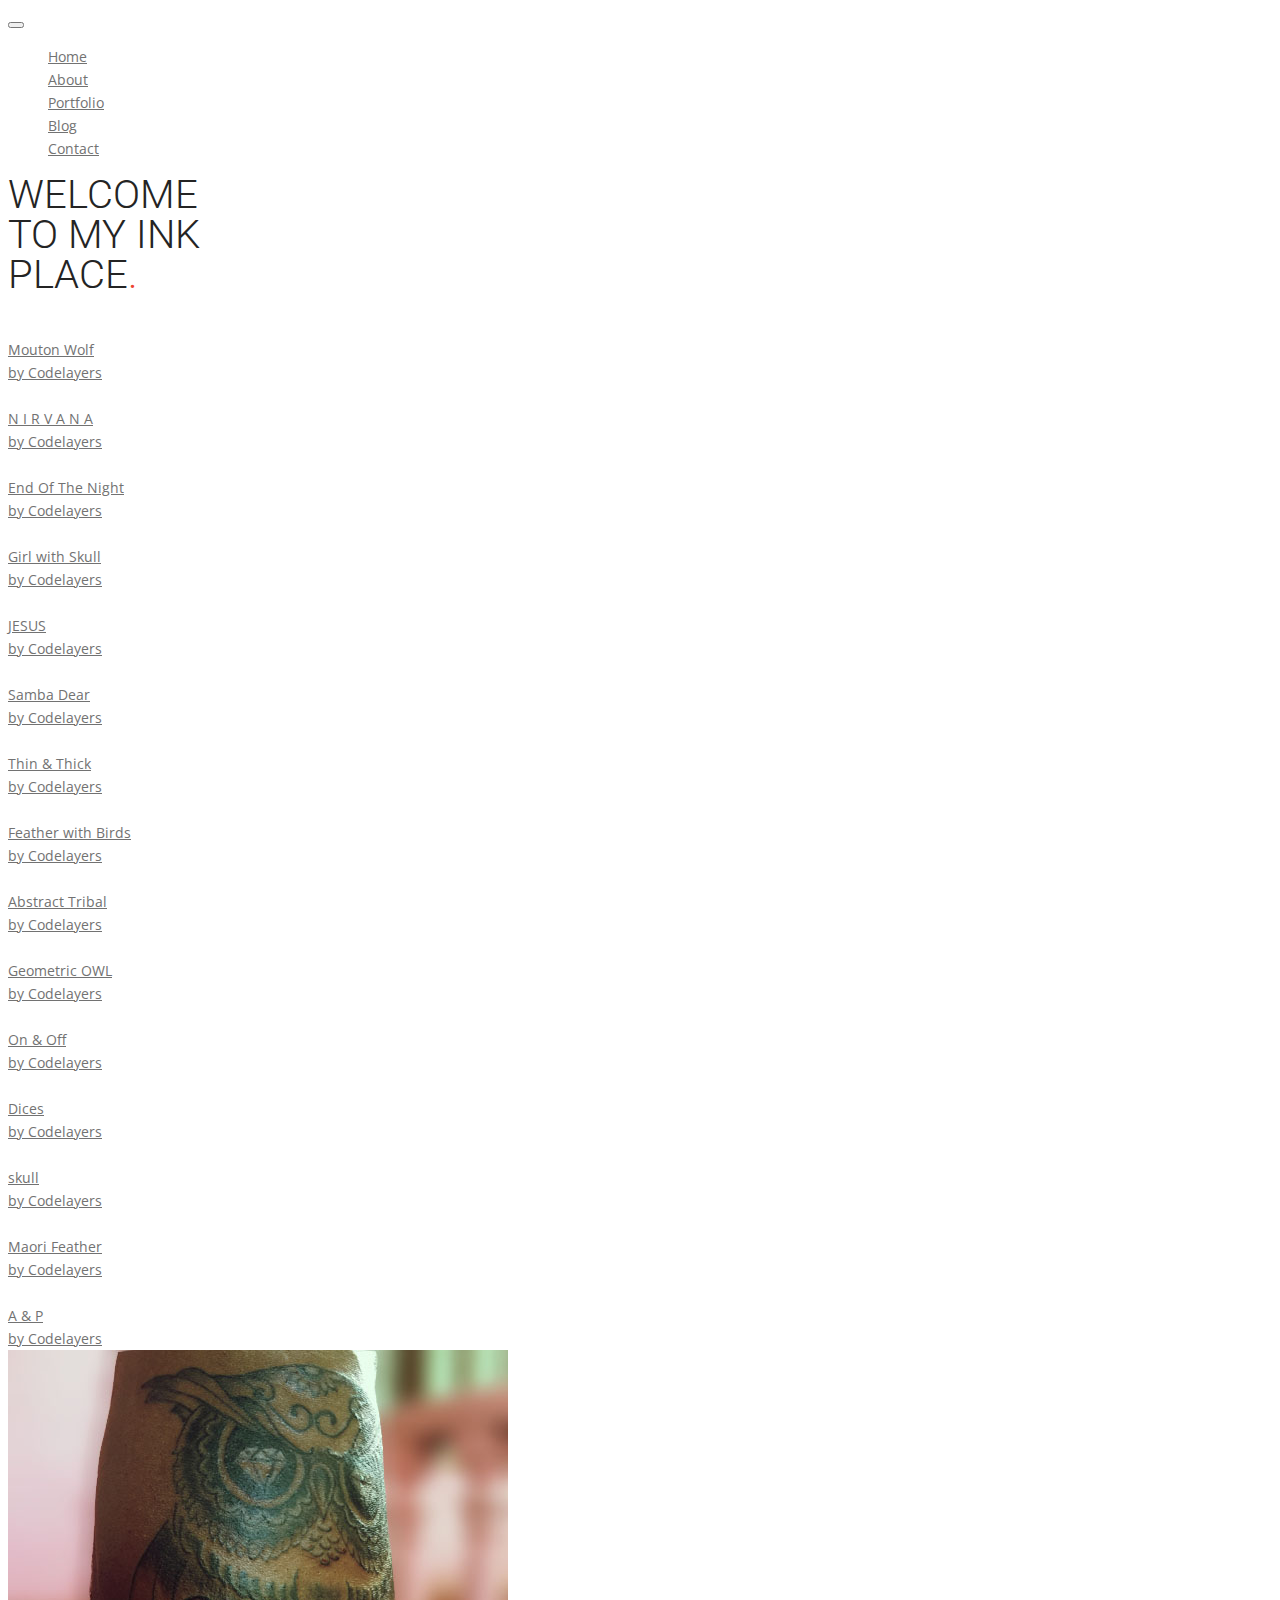
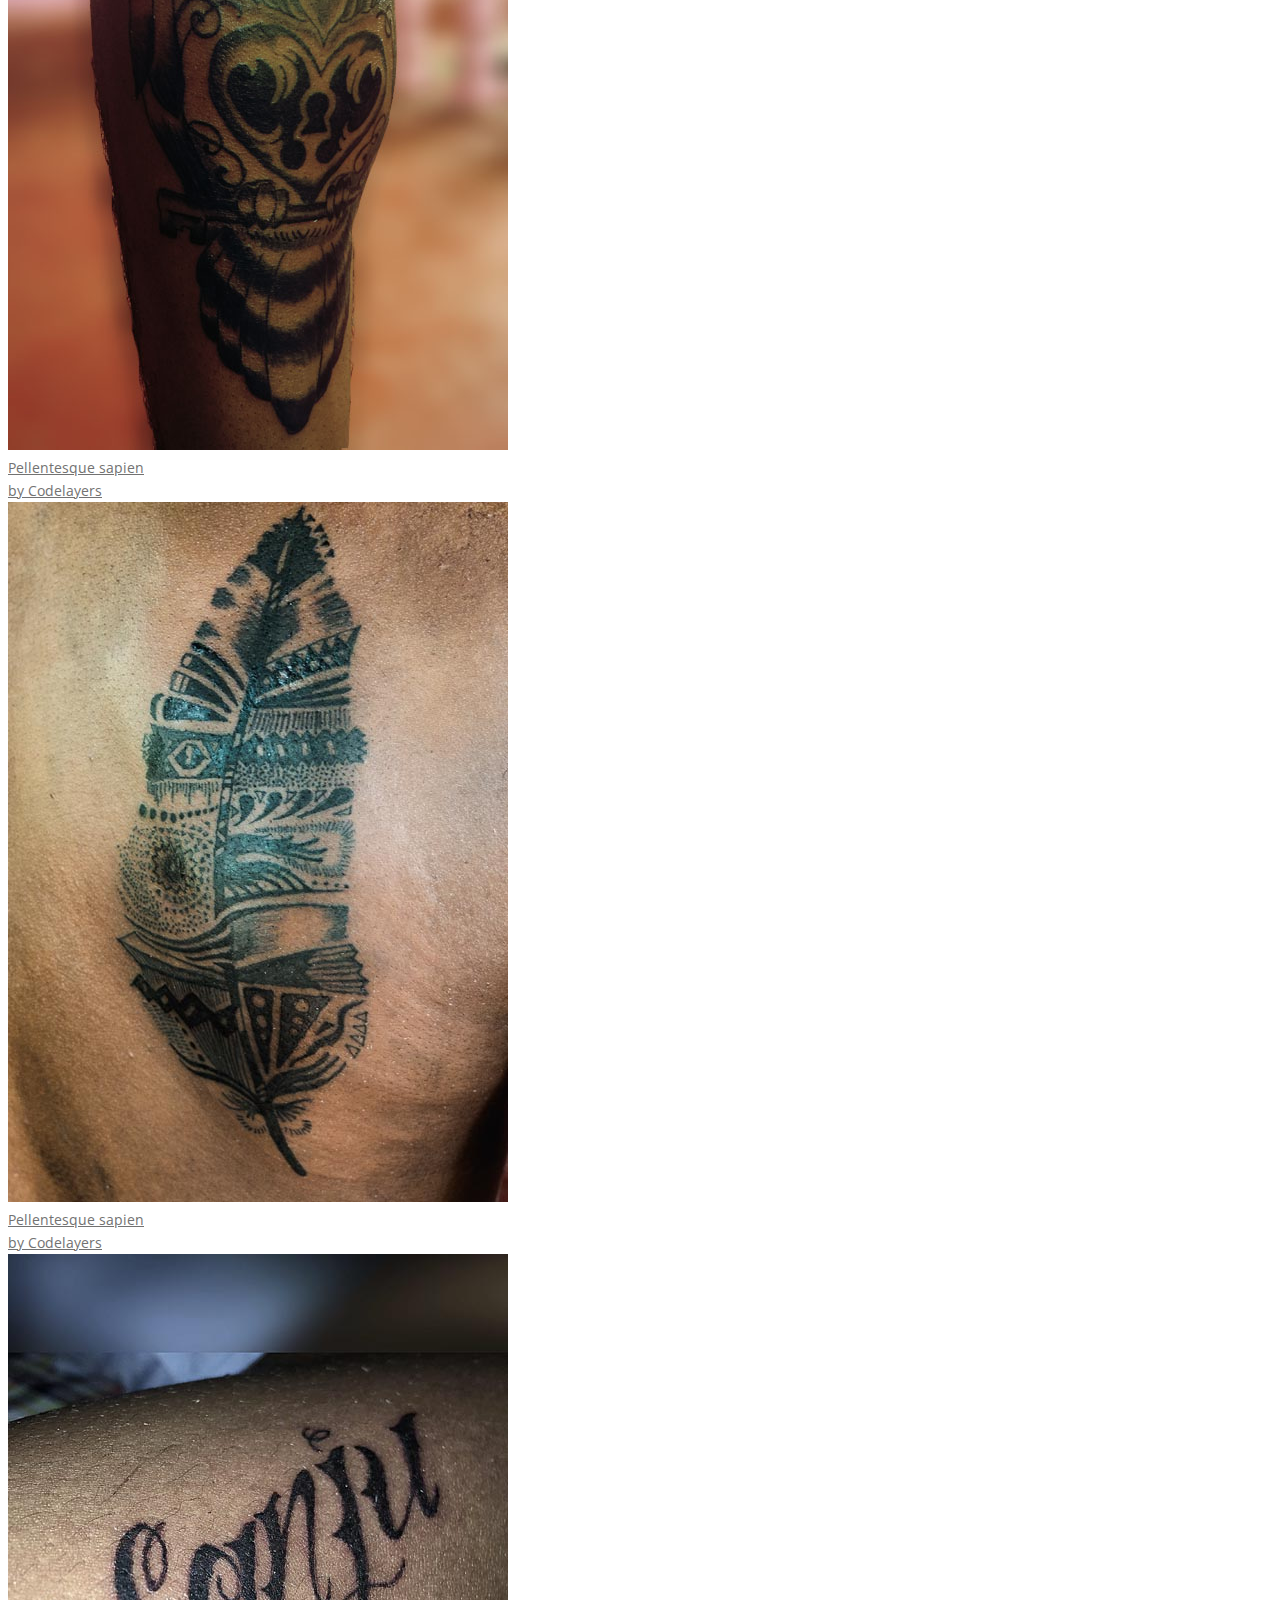
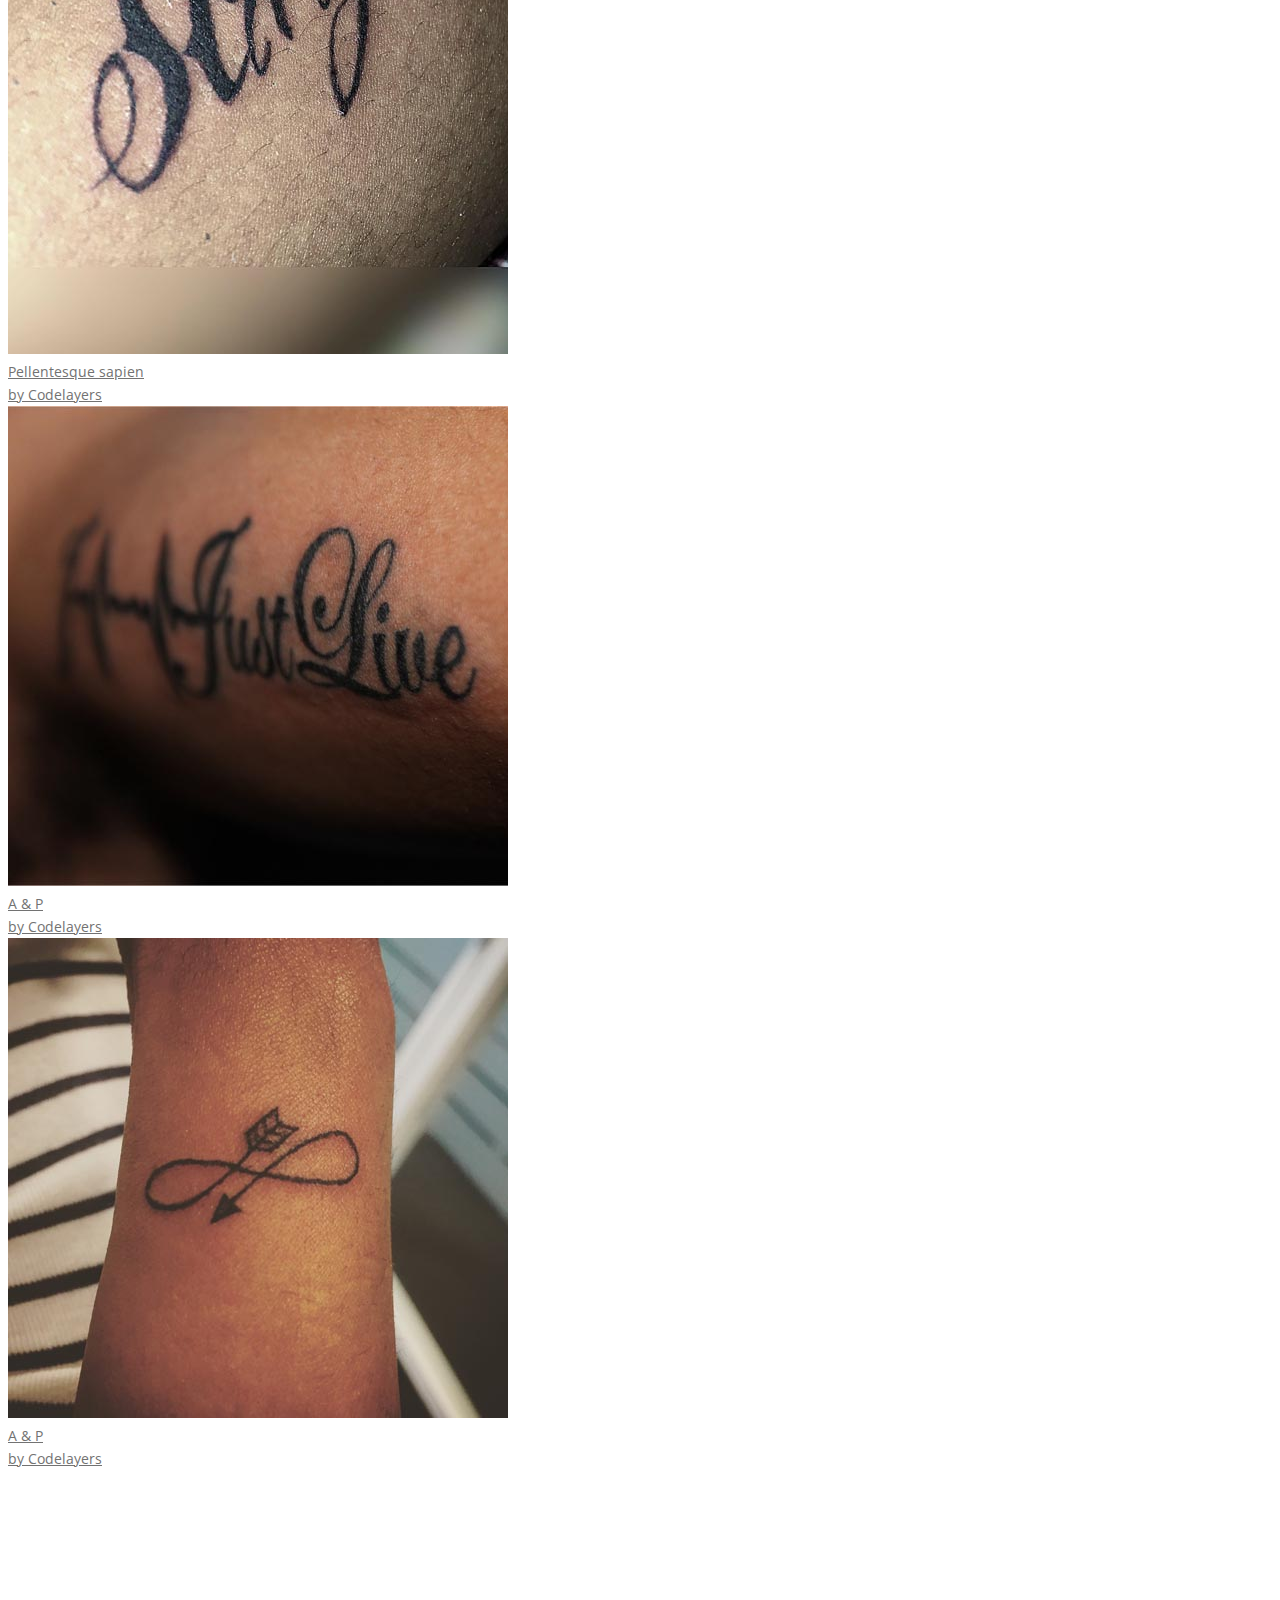
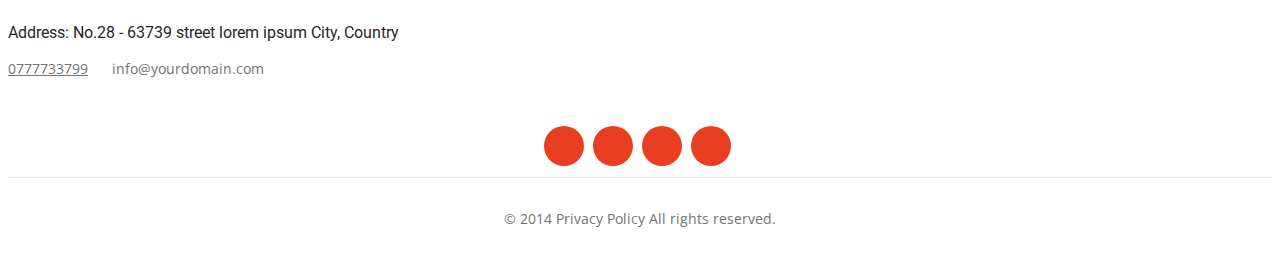
==== commit d97eb636: "Add files via upload" ====
--- a/index.html
+++ b/index.html
@@ -7,7 +7,7 @@
 <!--<![endif]-->
 <html lang="en">
 <head>
-<title>Tattoo|LK - Responsive MultiPurpose HTML5 Template</title>
+<title>Tattoo|LK - Sin On The Skin</title>
 <meta charset="utf-8">
 <!-- Meta -->
 <meta name="keywords" content="" />
@@ -340,14 +340,14 @@
   </div>
   <!--end main bg-->
   
-  <section class="sec-padding">
+  <section>
     <div class="container">
       <div class="row">
         <div class="col-md-6 col-centered text-center">
           <div class="footer-holder bmargin">
             <div><img src="images/flogo1.png" alt=""/></div>
             <h6>Address: No.28 - 63739 street lorem ipsum City, Country</h6>
-            <span><i class="fa fa-phone"></i> +94777733799</span> &nbsp;&nbsp;&nbsp;&nbsp; <span><i class="fa fa-envelope"></i> info@tattoo.lk</span> <br/>
+            <span><i class="fa fa-phone"></i><a href="tel:0777733799">0777733799</a></span> &nbsp;&nbsp;&nbsp;&nbsp; <span><i class="fa fa-envelope"></i> info@yourdomain.com</span> <br/>
             <br/>
             <br/>
             <div class="col-md-8 col-centered">
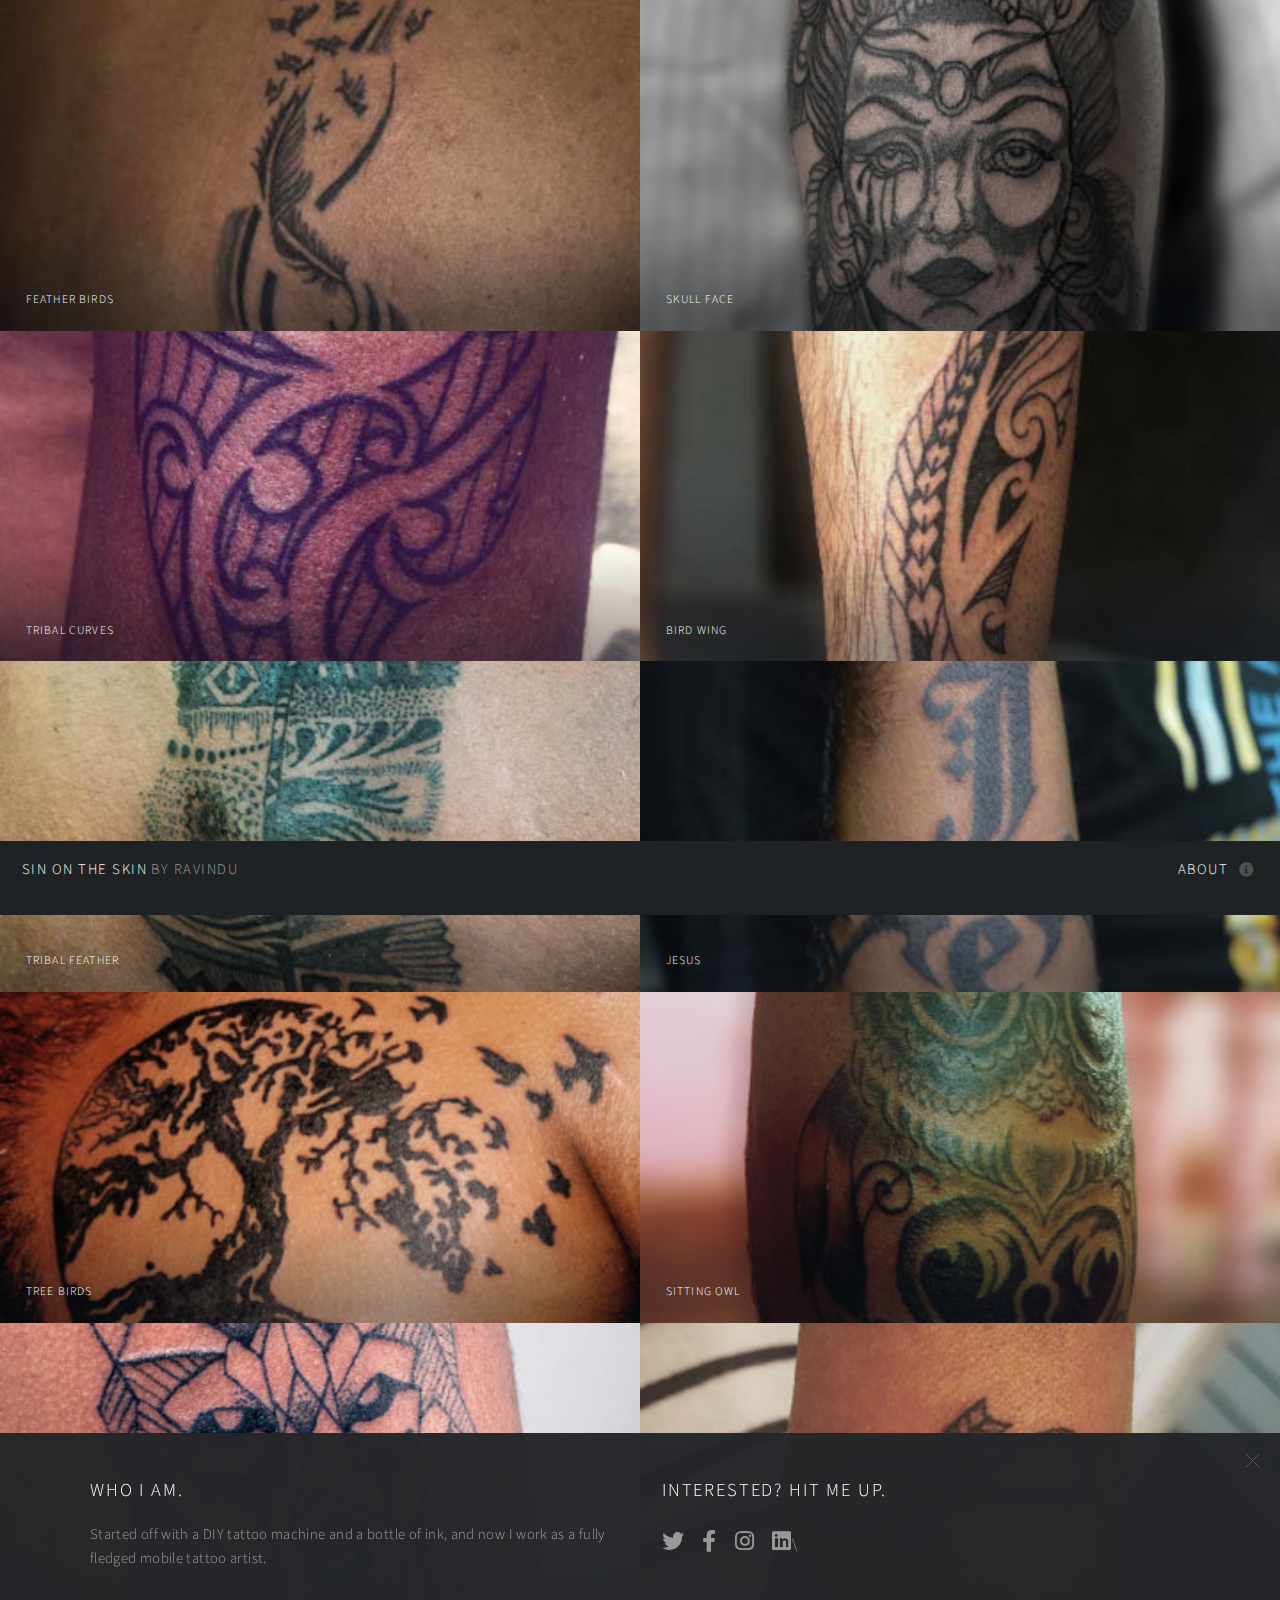
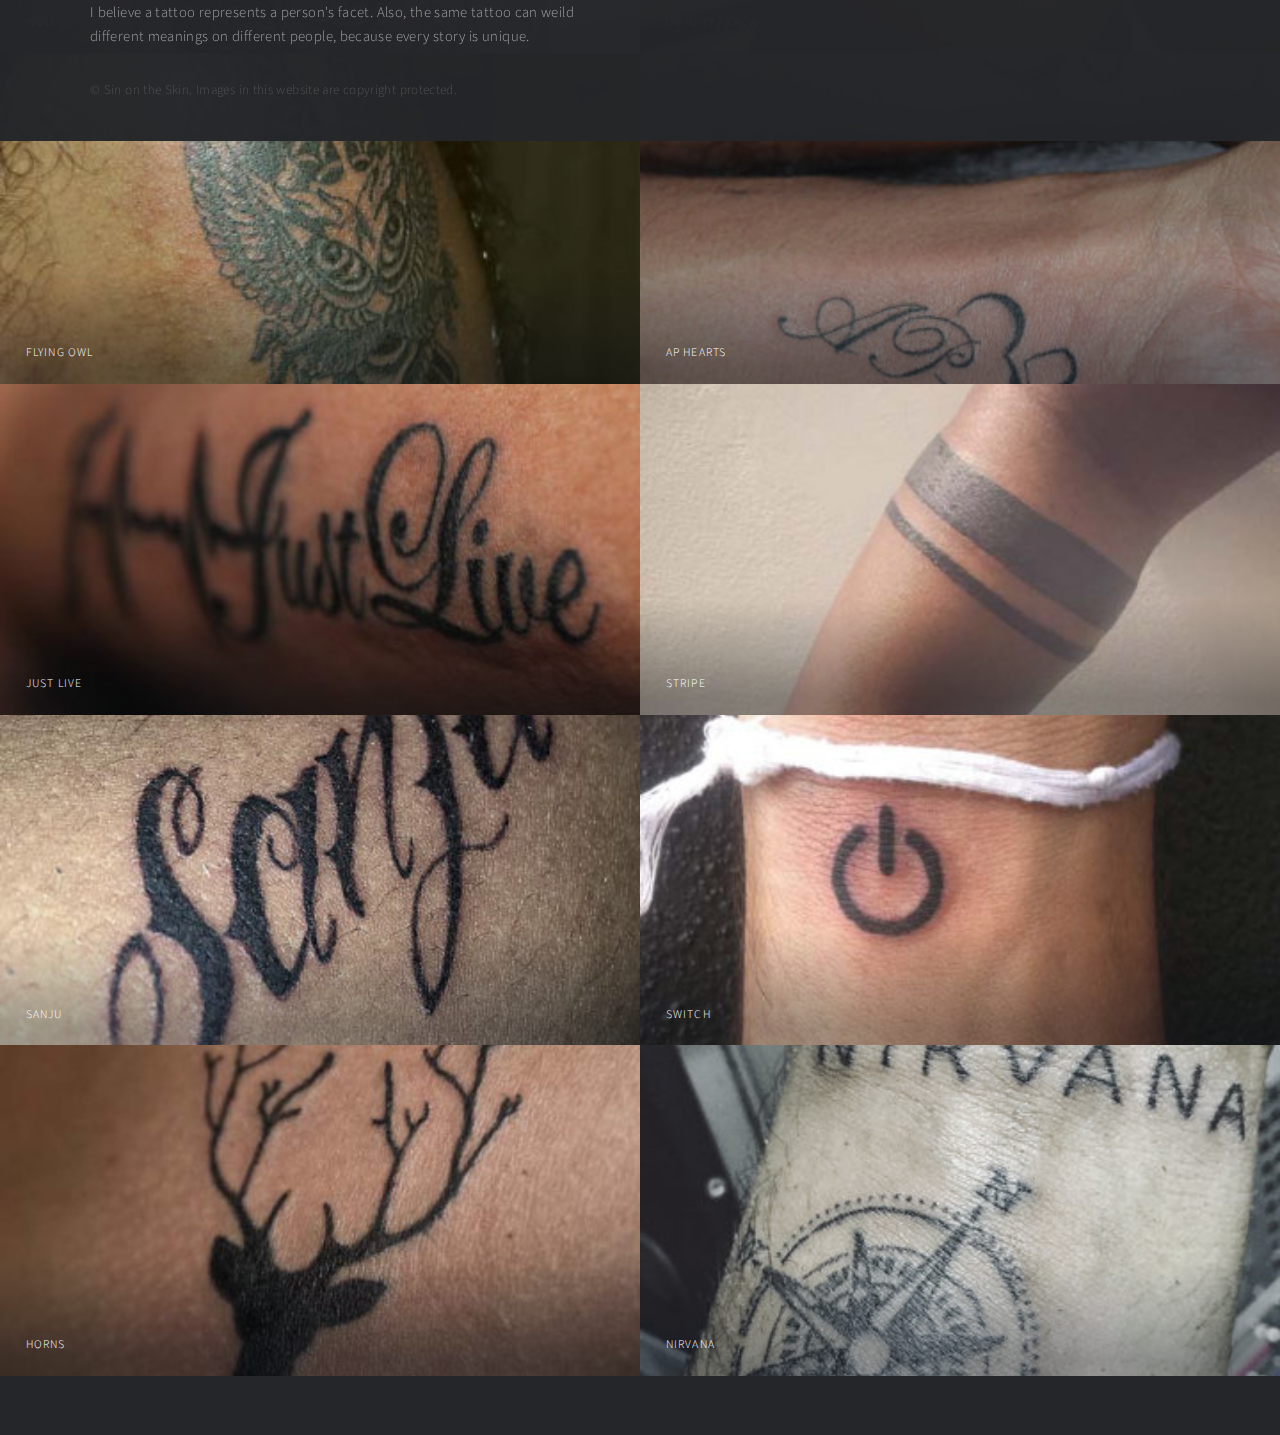
==== commit 0fb4ba0c: "new interface" ====
--- a/index.html
+++ b/index.html
@@ -1,412 +1,168 @@
-<!doctype html>
-<!--[if IE 7 ]>    <html lang="en-gb" class="isie ie7 oldie no-js"> <![endif]-->
-<!--[if IE 8 ]>    <html lang="en-gb" class="isie ie8 oldie no-js"> <![endif]-->
-<!--[if IE 9 ]>    <html lang="en-gb" class="isie ie9 no-js"> <![endif]-->
-<!--[if (gt IE 9)|!(IE)]><!-->
-<!--<![endif]-->
-<!--<![endif]-->
-<html lang="en">
-<head>
-<title>Tattoo|LK - Sin On The Skin</title>
-<meta charset="utf-8">
-<!-- Meta -->
-<meta name="keywords" content="" />
-<meta name="author" content="">
-<meta name="robots" content="" />
-<meta name="description" content="" />
-
-<!-- this styles only adds some repairs on idevices  -->
-<meta name="viewport" content="width=device-width, initial-scale=1.0">
-
-<!-- Favicon -->
-<link rel="shortcut icon" href="images/favicon.ico">
-
-<!-- Google fonts - witch you want to use - (rest you can just remove) -->
-<link href='http://fonts.googleapis.com/css?family=Open+Sans:300,300italic,400,400italic,600,600italic,700,700italic,800,800italic' rel='stylesheet' type='text/css'>
-<link href='http://fonts.googleapis.com/css?family=Roboto:100,200,300,400,500,600,700,800,900' rel='stylesheet' type='text/css'>
-<link href="https://fonts.googleapis.com/css?family=Fredericka+the+Great" rel="stylesheet">
-
-<!--[if lt IE 9]>
-<script src="http://html5shim.googlecode.com/svn/trunk/html5.js"></script>
-<![endif]-->
-
-<!-- Stylesheets -->
-<link rel="stylesheet" media="screen" href="js/bootstrap/bootstrap.min.css" type="text/css" />
-<link rel="stylesheet" href="js/mainmenu/menu.css" type="text/css" />
-<link rel="stylesheet" href="css/default.css" type="text/css" />
-<link rel="stylesheet" href="css/layouts.css" type="text/css" />
-<link rel="stylesheet" href="css/shortcodes.css" type="text/css" />
-<link rel="stylesheet" href="css/font-awesome/css/font-awesome.min.css">
-<link rel="stylesheet" media="screen" href="css/responsive-leyouts.css" type="text/css" />
-<link rel="stylesheet" type="text/css" href="js/cubeportfolio/cubeportfolio.min.css">
-<link rel="stylesheet" type="text/css" href="css/Simple-Line-Icons-Webfont/simple-line-icons.css" media="screen" />
-<link rel="stylesheet" href="css/et-line-font/et-line-font.css">
-
-
-
-
-<!-- Remove the below comments to use your color option -->
-<!--<link rel="stylesheet" href="css/colors/lightblue.css" />-->
-<!--<link rel="stylesheet" href="css/colors/orange.css" />-->
-<!--<link rel="stylesheet" href="css/colors/green.css" />-->
-<!--<link rel="stylesheet" href="css/colors/pink.css" />-->
-<!--<link rel="stylesheet" href="css/colors/red.css" />-->
-<!--<link rel="stylesheet" href="css/colors/purple.css" />-->
-<!--<link rel="stylesheet" href="css/colors/bridge.css" />-->
-<!--<link rel="stylesheet" href="css/colors/yellow.css" />-->
-<!--<link rel="stylesheet" href="css/colors/violet.css" />-->
-<!--<link rel="stylesheet" href="css/colors/cyan.css" />-->
-<!--<link rel="stylesheet" href="css/colors/mossgreen.css" />-->
-
-</head>
-
-<body>
-<div class="site_wrapper">
-  <div class="menu-main-3">
-    <div id="header2">
-      <div class="container">
-        <div class="navbar red navbar-default yamm fulldark">
-          <div class="navbar-header">
-            <button type="button" data-toggle="collapse" data-target="#navbar-collapse-grid" class="navbar-toggle two"><span class="icon-bar"></span><span class="icon-bar"></span><span class="icon-bar"></span></button>
-            <a href="index.html" class="navbar-brand"><img src="images/logo1.png" alt=""/></a> </div>
-          <div id="navbar-collapse-grid" class="navbar-collapse collapse pull-right">
-            <ul class="nav red navbar-nav">
-              <li><a href="index.html" class="dropdown-toggle active">Home</a></li>
-              <li><a href="about.html" class="dropdown-toggle">About</a></li>
-              <li><a href="portfolio.html" class="dropdown-toggle">Portfolio</a></li>
-              <li><a href="blog.html" class="dropdown-toggle">Blog</a></li>
-              <li><a href="contact.html" class="dropdown-toggle">Contact</a></li>
-            </ul>
-          </div>
-        </div>
-      </div>
-    </div>
-  </div>
-  <!--end menu-->
-  <div class="clearfix"></div>
-  <div class="main-bg-2">
-    <section>
-      <div class="container">
-        <div class="row">
-          <div class="col-md-12">
-            <div class="header-title-box-2">
-              <h1 class="text-dark title uppercase">welcome<br/>
-                to my ink<br/>
-                place<span class="text-red">.</span></h1>
-            </div>
-          </div>
-        </div>
-      </div>
-    </section>
-    <!-- end section-->
-    <div class="clearfix"></div>
-    
-    <div class="demo-masonry">
-      <div class="cbp-panel">
-        <div id="grid-container" class="cbp">
-          <div class="cbp-item identity"> <a class="cbp-caption cbp-lightbox" data-title="Mouton Wolf<br>by Codelayers" href="images/wolf-500x750.jpg">
-            <div class="cbp-caption-defaultWrap"> <img src="images/wolf-500x750.jpg" alt=""> </div>
-            <div class="cbp-caption-activeWrap">
-              <div class="cbp-l-caption-alignCenter">
-                <div class="cbp-l-caption-body">
-                  <div class="cbp-l-caption-title">Mouton Wolf</div>
-                  <div class="cbp-l-caption-desc">by Codelayers</div>
-                </div>
-              </div>
-            </div>
-            </a> </div>
-          <div class="cbp-item web-design"> <a class="cbp-caption cbp-lightbox" data-title="N I R V A N A <br>by Codelayers"
-                   href="images/nirvana-500x480.jpg">
-            <div class="cbp-caption-defaultWrap"> <img src="images/nirvana-500x480.jpg" alt=""> </div>
-            <div class="cbp-caption-activeWrap">
-              <div class="cbp-l-caption-alignCenter">
-                <div class="cbp-l-caption-body">
-                  <div class="cbp-l-caption-title">N I R V A N A </div>
-                  <div class="cbp-l-caption-desc">by Codelayers</div>
-                </div>
-              </div>
-            </div>
-            </a> </div>
-          <div class="cbp-item graphic identity"> <a class="cbp-caption cbp-lightbox" data-title="End Of The Night  <br>by Codelayers"
-                   href="images/tree-500x480.jpg">
-            <div class="cbp-caption-defaultWrap"> <img src="images/tree-500x480.jpg" alt=""> </div>
-            <div class="cbp-caption-activeWrap">
-              <div class="cbp-l-caption-alignCenter">
-                <div class="cbp-l-caption-body">
-                  <div class="cbp-l-caption-title">End Of The Night  </div>
-                  <div class="cbp-l-caption-desc">by Codelayers</div>
-                </div>
-              </div>
-            </div>
-            </a> </div>
-          <div class="cbp-item graphic"> <a class="cbp-caption cbp-lightbox" data-title="Girl with Skull<br>by Codelayers"
-                   href="images/girlnskull-500x750.jpg">
-            <div class="cbp-caption-defaultWrap"> <img src="images/girlnskull-500x750.jpg" alt=""> </div>
-            <div class="cbp-caption-activeWrap">
-              <div class="cbp-l-caption-alignCenter">
-                <div class="cbp-l-caption-body">
-                  <div class="cbp-l-caption-title">Girl with Skull  </div>
-                  <div class="cbp-l-caption-desc">by Codelayers</div>
-                </div>
-              </div>
-            </div>
-            </a> </div>
-          <div class="cbp-item identity"> <a class="cbp-caption cbp-lightbox" data-title="JESUS<br>by Codelayers"
-                   href="images/jesus-500x750.jpg">
-            <div class="cbp-caption-defaultWrap"> <img src="images/jesus-500x750.jpg" alt=""> </div>
-            <div class="cbp-caption-activeWrap">
-              <div class="cbp-l-caption-alignCenter">
-                <div class="cbp-l-caption-body">
-                  <div class="cbp-l-caption-title">JESUS</div>
-                  <div class="cbp-l-caption-desc">by Codelayers</div>
-                </div>
-              </div>
-            </div>
-            </a> </div>
-          <div class="cbp-item graphic"> <a class="cbp-caption cbp-lightbox" data-title="Samba Dear<br>by Codelayers" href="images/horn-500x480.jpg">
-            <div class="cbp-caption-defaultWrap"> <img src="images/horn-500x480.jpg" alt=""> </div>
-            <div class="cbp-caption-activeWrap">
-              <div class="cbp-l-caption-alignCenter">
-                <div class="cbp-l-caption-body">
-                  <div class="cbp-l-caption-title">Samba Dear </div>
-                  <div class="cbp-l-caption-desc">by Codelayers</div>
-                </div>
-              </div>
-            </div>
-            </a> </div>
-          <div class="cbp-item web-design"> <a class="cbp-caption cbp-lightbox" data-title="Thin & Thick<br>by Codelayers" href="images/blackband500x480.jpg">
-            <div class="cbp-caption-defaultWrap"> <img src="images/blackband500x480.jpg" alt=""> </div>
-            <div class="cbp-caption-activeWrap">
-              <div class="cbp-l-caption-alignCenter">
-                <div class="cbp-l-caption-body">
-                  <div class="cbp-l-caption-title">Thin & Thick   </div>
-                  <div class="cbp-l-caption-desc">by Codelayers</div>
-                </div>
-              </div>
-            </div>
-            </a> </div>
-          <div class="cbp-item identity"> <a class="cbp-caption cbp-lightbox" data-title="Feather with Birds<br>by Codelayers" href="images/birdnfeather.jpg">
-            <div class="cbp-caption-defaultWrap"> <img src="images/birdnfeather.jpg" alt=""> </div>
-            <div class="cbp-caption-activeWrap">
-              <div class="cbp-l-caption-alignCenter">
-                <div class="cbp-l-caption-body">
-                  <div class="cbp-l-caption-title">Feather with Birds</div>
-                  <div class="cbp-l-caption-desc">by Codelayers</div>
-                </div>
-              </div>
-            </div>
-            </a> </div>
-          <div class="cbp-item identity"> <a class="cbp-caption cbp-lightbox" data-title="Abstract Tribal <br>by Codelayers" href="images/geotrible-500x750.jpg">
-            <div class="cbp-caption-defaultWrap"> <img src="images/geotrible-500x750.jpg" alt=""> </div>
-            <div class="cbp-caption-activeWrap">
-              <div class="cbp-l-caption-alignCenter">
-                <div class="cbp-l-caption-body">
-                  <div class="cbp-l-caption-title">Abstract Tribal</div>
-                  <div class="cbp-l-caption-desc">by Codelayers</div>
-                </div>
-              </div>
-            </div>
-            </a> </div>
-          <div class="cbp-item web-design graphic"> <a class="cbp-caption cbp-lightbox" data-title="Geometric OWL <br>by Codelayers"
-                   href="images/owl-500x480.jpg">
-            <div class="cbp-caption-defaultWrap"> <img src="images/owl-500x480.jpg" alt=""> </div>
-            <div class="cbp-caption-activeWrap">
-              <div class="cbp-l-caption-alignCenter">
-                <div class="cbp-l-caption-body">
-                  <div class="cbp-l-caption-title">Geometric OWL </div>
-                  <div class="cbp-l-caption-desc">by Codelayers</div>
-                </div>
-              </div>
-            </div>
-            </a> </div>
-          <div class="cbp-item web-design graphic"> <a class="cbp-caption cbp-lightbox" data-title="On & Off<br>by Codelayers"
-                   href="images/switch-500x480.jpg">
-            <div class="cbp-caption-defaultWrap"> <img src="images/switch-500x480.jpg" alt=""> </div>
-            <div class="cbp-caption-activeWrap">
-              <div class="cbp-l-caption-alignCenter">
-                <div class="cbp-l-caption-body">
-                  <div class="cbp-l-caption-title">On & Off</div>
-                  <div class="cbp-l-caption-desc">by Codelayers</div>
-                </div>
-              </div>
-            </div>
-            </a> </div>
-          <div class="cbp-item web-design graphic"> <a class="cbp-caption cbp-lightbox" data-title="Dices <br>by Codelayers" href="images/biomatric500x480.jpg">
-            <div class="cbp-caption-defaultWrap"> <img src="images/biomatric500x480.jpg" alt=""> </div>
-            <div class="cbp-caption-activeWrap">
-              <div class="cbp-l-caption-alignCenter">
-                <div class="cbp-l-caption-body">
-                  <div class="cbp-l-caption-title">Dices </div>
-                  <div class="cbp-l-caption-desc">by Codelayers</div>
-                </div>
-              </div>
-            </div>
-            </a> </div>
-          <div class="cbp-item web-design graphic"> <a class="cbp-caption cbp-lightbox" data-title="skull<br>by Codelayers" href="images/skull.jpg">
-            <div class="cbp-caption-defaultWrap"> <img src="images/skull.jpg" alt=""> </div>
-            <div class="cbp-caption-activeWrap">
-              <div class="cbp-l-caption-alignCenter">
-                <div class="cbp-l-caption-body">
-                  <div class="cbp-l-caption-title">skull</div>
-                  <div class="cbp-l-caption-desc">by Codelayers</div>
-                </div>
-              </div>
-            </div>
-            </a> </div>
-          <div class="cbp-item web-design graphic"> <a class="cbp-caption cbp-lightbox" data-title="Maori Feather<br>by Codelayers" href="images/maorifeather-500x700.jpg">
-            <div class="cbp-caption-defaultWrap"> <img src="images/maorifeather-500x700.jpg" alt=""> </div>
-            <div class="cbp-caption-activeWrap">
-              <div class="cbp-l-caption-alignCenter">
-                <div class="cbp-l-caption-body">
-                  <div class="cbp-l-caption-title">Maori Feather</div>
-                  <div class="cbp-l-caption-desc">by Codelayers</div>
-                </div>
-              </div>
-            </div>
-            </a> </div> 
-          <div class="cbp-item web-design graphic"> <a class="cbp-caption cbp-lightbox" data-title="A & P<br>by Codelayers" href="images/anp-500x480.jpg">
-            <div class="cbp-caption-defaultWrap"> <img src="images/anp-500x480.jpg" alt=""> </div>
-            <div class="cbp-caption-activeWrap">
-              <div class="cbp-l-caption-alignCenter">
-                <div class="cbp-l-caption-body">
-                  <div class="cbp-l-caption-title">A & P</div>
-                  <div class="cbp-l-caption-desc">by Codelayers</div>
-                </div>
-              </div>
-            </div>
-            </a> </div>
-           <div class="cbp-item web-design graphic"> <a class="cbp-caption cbp-lightbox" data-title="Pellentesque sapien <br>by Codelayers" href="images/owl-500x700.jpg">
-            <div class="cbp-caption-defaultWrap"> <img src="images/owl-500x700.jpg" alt=""> </div>
-            <div class="cbp-caption-activeWrap">
-              <div class="cbp-l-caption-alignCenter">
-                <div class="cbp-l-caption-body">
-                  <div class="cbp-l-caption-title">Pellentesque sapien </div>
-                  <div class="cbp-l-caption-desc">by Codelayers</div>
-                </div>
-              </div>
-            </div>
-            </a> </div>
-           <div class="cbp-item web-design graphic"> <a class="cbp-caption cbp-lightbox" data-title="Pellentesque sapien <br>by Codelayers" href="images/tribal feather500x700.jpg">
-            <div class="cbp-caption-defaultWrap"> <img src="images/tribal feather500x700.jpg" alt=""> </div>
-            <div class="cbp-caption-activeWrap">
-              <div class="cbp-l-caption-alignCenter">
-                <div class="cbp-l-caption-body">
-                  <div class="cbp-l-caption-title">Pellentesque sapien </div>
-                  <div class="cbp-l-caption-desc">by Codelayers</div>
-                </div>
-              </div>
-            </div>
-            </a> </div>
-            <div class="cbp-item web-design graphic"> <a class="cbp-caption cbp-lightbox" data-title="Pellentesque sapien <br>by Codelayers" href="images/sanju500x700.jpg">
-            <div class="cbp-caption-defaultWrap"> <img src="images/sanju500x700.jpg" alt=""> </div>
-            <div class="cbp-caption-activeWrap">
-              <div class="cbp-l-caption-alignCenter">
-                <div class="cbp-l-caption-body">
-                  <div class="cbp-l-caption-title">Pellentesque sapien </div>
-                  <div class="cbp-l-caption-desc">by Codelayers</div>
-                </div>
-              </div>
-            </div>
-            </a> </div>
-          <div class="cbp-item web-design graphic"> <a class="cbp-caption cbp-lightbox" data-title="A & P<br>by Codelayers" href="images/justlive500x480.jpg">
-            <div class="cbp-caption-defaultWrap"> <img src="images/justlive500x480.jpg" alt=""> </div>
-            <div class="cbp-caption-activeWrap">
-              <div class="cbp-l-caption-alignCenter">
-                <div class="cbp-l-caption-body">
-                  <div class="cbp-l-caption-title">A & P</div>
-                  <div class="cbp-l-caption-desc">by Codelayers</div>
-                </div>
-              </div>
-            </div>
-            </a> </div> 
-          <div class="cbp-item web-design graphic"> <a class="cbp-caption cbp-lightbox" data-title="A & P<br>by Codelayers" href="images/infinity500x480.jpg">
-            <div class="cbp-caption-defaultWrap"> <img src="images/infinity500x480.jpg" alt=""> </div>
-            <div class="cbp-caption-activeWrap">
-              <div class="cbp-l-caption-alignCenter">
-                <div class="cbp-l-caption-body">
-                  <div class="cbp-l-caption-title">A & P</div>
-                  <div class="cbp-l-caption-desc">by Codelayers</div>
-                </div>
-              </div>
-            </div>
-            </a> </div>    
-        </div>
-        <br/>
-        <br/>
-        <br/>
-        <br/>
-      </div>
-    </div>
-  </div>
-  <!--end main bg-->
-  
-  <section>
-    <div class="container">
-      <div class="row">
-        <div class="col-md-6 col-centered text-center">
-          <div class="footer-holder bmargin">
-            <div><img src="images/flogo1.png" alt=""/></div>
-            <h6>Address: No.28 - 63739 street lorem ipsum City, Country</h6>
-            <span><i class="fa fa-phone"></i><a href="tel:0777733799">0777733799</a></span> &nbsp;&nbsp;&nbsp;&nbsp; <span><i class="fa fa-envelope"></i> info@yourdomain.com</span> <br/>
-            <br/>
-            <br/>
-            <div class="col-md-8 col-centered">
-              <ul class=" social-icons-3 red">
-                <li class="first"><a href="#"><i class="fa fa-twitter"></i></a></li>
-                <li><a href="#"><i class="fa fa-facebook"></i></a></li>
-                <li><a href="#"><i class="fa fa-google-plus"></i></a></li>
-                <li><a href="#"><i class="fa fa-linkedin"></i></a></li>
-              </ul>
-            </div>
-          </div>
-        </div>
-        <!--end item --> 
-        
-      </div>
-    </div>
-  </section>
-  <!--end item -->
-  <div class="clearfix"></div>
-  
-  <div class="divider-line solid light"></div>
-  <section class="section-copyrights section-white-2 sec-moreless-padding">
-  <div class="container">
-    <div class="row"> <span>© 2014 Privacy Policy All rights reserved. </span> </div>
-  </div>
-</div>
-</div>
-</section>
-<!--end section-->
-<div class="clearfix"></div>
-
-<a href="#" class="scrollup dark"></a><!-- end scroll to top of the page-->
-</div>
-<!-- end site wraper --> 
-
-<!-- ============ JS FILES ============ --> 
-
-<script type="text/javascript" src="js/universal/jquery.js"></script> 
-<script src="js/bootstrap/bootstrap.min.js" type="text/javascript"></script> 
-<script src="js/mainmenu/customeUI.js"></script> 
-<script type="text/javascript" src="js/cubeportfolio/jquery.cubeportfolio.min.js"></script> 
-<script type="text/javascript" src="js/cubeportfolio/main-masonry.js"></script> 
-<script src="js/scrolltotop/totop.js"></script> 
-<script src="js/mainmenu/jquery.sticky.js"></script> 
- 
-<script src="js/scripts/functions.js" type="text/javascript"></script> 
-<script type="text/javascript">
-var a = $("#header2").offset().top;
-
-<!-- background color for sticky --> 
-$(document).scroll(function(){
-    if($(this).scrollTop() > a)
-    {   
-       $('#header2').css({"background":"rgba(0, 0, 0, 0.7)"});
-    } else {
-       $('#header2').css({"background":"transparent"});
-
-    }
-});
-</script>
-</body>
-</html>
+<!DOCTYPE HTML>
+<html>
+
+<head>
+	<title>Sin on the Skin</title>
+	<meta charset="utf-8" />
+	<meta name="viewport" content="width=device-width, initial-scale=1, user-scalable=no" />
+	<link rel="stylesheet" href="assets/css/main.css" />
+	<noscript>
+		<link rel="stylesheet" href="assets/css/noscript.css" /></noscript>
+</head>
+
+<body class="is-preload">
+
+	<!-- Wrapper -->
+	<div id="wrapper">
+
+		<!-- Header -->
+		<header id="header">
+			<h1><a href="index.html"><strong>Sin on the Skin</strong> by Ravindu</a></h1>
+			<nav>
+				<ul>
+					<li><a href="#footer" class="icon solid fa-info-circle">About</a></li>
+				</ul>
+			</nav>
+		</header>
+
+		<!-- Main -->
+		<div id="main">
+			<article class="thumb">
+				<a href="images/fulls/18.jpg" class="image"><img src="images/thumbs/18.jpg" alt="Feather Birds" /></a>
+				<h2>Feather Birds</h2>
+				<p>Tiny feather and birds in a line art</p>
+			</article>
+			<article class="thumb">
+				<a href="images/fulls/17.jpg" class="image"><img src="images/thumbs/17.jpg" alt="Skull Face" /></a>
+				<h2>Skull Face</h2>
+				<p>Face inside a skull with a peacock</p>
+			</article>
+			<article class="thumb">
+				<a href="images/fulls/16.jpg" class="image"><img src="images/thumbs/16.jpg" alt="Tribal Curves" /></a>
+				<h2>Tribal Curves</h2>
+				<p>Curves filled with hatch lines in a tribal design</p>
+			</article>
+			<article class="thumb">
+				<a href="images/fulls/15.jpg" class="image"><img src="images/thumbs/15.jpg" alt="Bird Wing" /></a>
+				<h2>Bird Wing</h2>
+				<p>Bird wing on the leg</p>
+			</article>
+			<article class="thumb">
+				<a href="images/fulls/14.jpg" class="image"><img src="images/thumbs/14.jpg" alt="Tribal Feather" /></a>
+				<h2>Tribal Feather</h2>
+				<p>Red Indian feather with tribal designs</p>
+			</article>
+			<article class="thumb">
+				<a href="images/fulls/13.jpg" class="image"><img src="images/thumbs/13.jpg" alt="Jesus" /></a>
+				<h2>Jesus</h2>
+				<p>Jesus lettering</p>
+			</article>
+			<article class="thumb">
+				<a href="images/fulls/12.jpg" class="image"><img src="images/thumbs/12.jpg" alt="Tree Birds" /></a>
+				<h2>Tree Birds</h2>
+				<p>A tree morphed into a flock of birds</p>
+			</article>
+			<article class="thumb">
+				<a href="images/fulls/11.jpg" class="image"><img src="images/thumbs/11.jpg" alt="Sitting Owl" /></a>
+				<h2>Sitting Owl</h2>
+				<p>Owl with diamond eyes on calf</p>
+			</article>
+			<article class="thumb">
+				<a href="images/fulls/10.jpg" class="image"><img src="images/thumbs/10.jpg" alt="Wolf" /></a>
+				<h2>Wolf</h2>
+				<p>Geometric art of a wolf</p>
+			</article>
+			<article class="thumb">
+				<a href="images/fulls/9.jpg" class="image"><img src="images/thumbs/9.jpg" alt="Infinity Arrow" /></a>
+				<h2>Infinity Arrow</h2>
+				<p>Arrow curved into infinity</p>
+			</article>
+			<article class="thumb">
+				<a href="images/fulls/8.jpg" class="image"><img src="images/thumbs/8.jpg" alt="Flying Owl" /></a>
+				<h2>Flying Owl</h2>
+				<p>Flying owl with open wings</p>
+			</article>
+			<article class="thumb">
+				<a href="images/fulls/7.jpg" class="image"><img src="images/thumbs/7.jpg" alt="AP Hearts" /></a>
+				<h2>AP Hearts</h2>
+				<p>Initials and hearts for a couple</p>
+			</article>
+			<article class="thumb">
+				<a href="images/fulls/6.jpg" class="image"><img src="images/thumbs/6.jpg" alt="Just Live" /></a>
+				<h2>Just Live</h2>
+				<p>Just Live lettering</p>
+			</article>
+			<article class="thumb">
+				<a href="images/fulls/5.jpg" class="image"><img src="images/thumbs/5.jpg" alt="Stripe" /></a>
+				<h2>Stripe</h2>
+				<p>Double stripe on forearm</p>
+			</article>
+			<article class="thumb">
+				<a href="images/fulls/4.jpg" class="image"><img src="images/thumbs/4.jpg" alt="Sanju" /></a>
+				<h2>Sanju</h2>
+				<p>Sanju lettering</p>
+			</article>
+			<article class="thumb">
+				<a href="images/fulls/3.jpg" class="image"><img src="images/thumbs/3.jpg" alt="Switch" /></a>
+				<h2>Switch</h2>
+				<p>Power switch logo</p>
+			</article>
+			<article class="thumb">
+				<a href="images/fulls/2.jpg" class="image"><img src="images/thumbs/2.jpg" alt="Horns" /></a>
+				<h2>Horns</h2>
+				<p>Silhoutte of a deer's head</p>
+			</article>
+			<article class="thumb">
+				<a href="images/fulls/1.jpg" class="image"><img src="images/thumbs/1.jpg" alt="Nirvana" /></a>
+				<h2>Nirvana</h2>
+				<p>Compass and Nirvana</p>
+			</article>
+		</div>
+
+		<!-- Footer -->
+		<footer id="footer" class="panel">
+			<div class="inner split">
+				<div>
+					<section>
+						<h2>Who I am.</h2>
+						<p>Started off with a DIY tattoo machine and a bottle of ink, and now I work as a fully fledged
+							mobile tattoo artist.</p>
+
+						<p>I believe a tattoo represents a person's facet. Also, the same tattoo can weild different
+							meanings on different people, because every story is unique.</p>
+					</section>
+					<p class="copyright">
+						&copy; Sin on the Skin. Images in this website are copyright protected.
+					</p>
+				</div>
+				<div>
+					<section>
+						<h2>Interested? Hit me up.</h2>
+						<ul class="icons">
+							<li><a href="https://twitter.com/RavinduTaiki" class="icon brands fa-twitter"><span
+										class="label">Twitter</span></a></li>
+							<li><a href="https://www.facebook.com/ravindu.taiki" class="icon brands fa-facebook-f"><span
+										class="label">Facebook</span></a></li>
+							<li><a href="https://www.instagram.com/sinontheskin/" class="icon brands fa-instagram"><span
+										class="label">Instagram</span></a></li>
+							<li><a href="https://www.linkedin.com/in/ravindu-shanaka-9601114b/"
+									class="icon brands fa-linkedin"><span class="label">LinkedIn</span></a></li>\
+						</ul>
+					</section>
+				</div>
+			</div>
+		</footer>
+
+	</div>
+
+	<!-- Scripts -->
+	<script src="assets/js/jquery.min.js"></script>
+	<script src="assets/js/jquery.poptrox.min.js"></script>
+	<script src="assets/js/browser.min.js"></script>
+	<script src="assets/js/breakpoints.min.js"></script>
+	<script src="assets/js/util.js"></script>
+	<script src="assets/js/main.js"></script>
+
+</body>
+
+</html>--- a/assets/css/main.css
+++ b/assets/css/main.css
@@ -0,0 +1,2050 @@
+@import url(fontawesome-all.min.css);
+@import url("https://fonts.googleapis.com/css?family=Source+Sans+Pro:300,300italic,400,400italic");
+
+/*
+	Multiverse by HTML5 UP
+	html5up.net | @ajlkn
+	Free for personal and commercial use under the CCA 3.0 license (html5up.net/license)
+*/
+
+@-moz-keyframes spinner {
+	0% {
+		-moz-transform: rotate(0deg);
+		-webkit-transform: rotate(0deg);
+		-ms-transform: rotate(0deg);
+		transform: rotate(0deg);
+	}
+
+	100% {
+		-moz-transform: rotate(359deg);
+		-webkit-transform: rotate(359deg);
+		-ms-transform: rotate(359deg);
+		transform: rotate(359deg);
+	}
+}
+
+@-webkit-keyframes spinner {
+	0% {
+		-moz-transform: rotate(0deg);
+		-webkit-transform: rotate(0deg);
+		-ms-transform: rotate(0deg);
+		transform: rotate(0deg);
+	}
+
+	100% {
+		-moz-transform: rotate(359deg);
+		-webkit-transform: rotate(359deg);
+		-ms-transform: rotate(359deg);
+		transform: rotate(359deg);
+	}
+}
+
+@-ms-keyframes spinner {
+	0% {
+		-moz-transform: rotate(0deg);
+		-webkit-transform: rotate(0deg);
+		-ms-transform: rotate(0deg);
+		transform: rotate(0deg);
+	}
+
+	100% {
+		-moz-transform: rotate(359deg);
+		-webkit-transform: rotate(359deg);
+		-ms-transform: rotate(359deg);
+		transform: rotate(359deg);
+	}
+}
+
+@keyframes spinner {
+	0% {
+		-moz-transform: rotate(0deg);
+		-webkit-transform: rotate(0deg);
+		-ms-transform: rotate(0deg);
+		transform: rotate(0deg);
+	}
+
+	100% {
+		-moz-transform: rotate(359deg);
+		-webkit-transform: rotate(359deg);
+		-ms-transform: rotate(359deg);
+		transform: rotate(359deg);
+	}
+}
+
+html, body, div, span, applet, object,
+iframe, h1, h2, h3, h4, h5, h6, p, blockquote,
+pre, a, abbr, acronym, address, big, cite,
+code, del, dfn, em, img, ins, kbd, q, s, samp,
+small, strike, strong, sub, sup, tt, var, b,
+u, i, center, dl, dt, dd, ol, ul, li, fieldset,
+form, label, legend, table, caption, tbody,
+tfoot, thead, tr, th, td, article, aside,
+canvas, details, embed, figure, figcaption,
+footer, header, hgroup, menu, nav, output, ruby,
+section, summary, time, mark, audio, video {
+	margin: 0;
+	padding: 0;
+	border: 0;
+	font-size: 100%;
+	font: inherit;
+	vertical-align: baseline;}
+
+article, aside, details, figcaption, figure,
+footer, header, hgroup, menu, nav, section {
+	display: block;}
+
+body {
+	line-height: 1;
+}
+
+ol, ul {
+	list-style: none;
+}
+
+blockquote, q {
+	quotes: none;
+}
+
+	blockquote:before, blockquote:after, q:before, q:after {
+		content: '';
+		content: none;
+	}
+
+table {
+	border-collapse: collapse;
+	border-spacing: 0;
+}
+
+body {
+	-webkit-text-size-adjust: none;
+}
+
+mark {
+	background-color: transparent;
+	color: inherit;
+}
+
+input::-moz-focus-inner {
+	border: 0;
+	padding: 0;
+}
+
+input, select, textarea {
+	-moz-appearance: none;
+	-webkit-appearance: none;
+	-ms-appearance: none;
+	appearance: none;
+}
+
+/* Basic */
+
+	@-ms-viewport {
+		width: device-width;
+	}
+
+	body {
+		-ms-overflow-style: scrollbar;
+	}
+
+	@media screen and (max-width: 480px) {
+
+		html, body {
+			min-width: 320px;
+		}
+
+	}
+
+	html {
+		box-sizing: border-box;
+	}
+
+	*, *:before, *:after {
+		box-sizing: inherit;
+	}
+
+	body {
+		background: #242629;
+	}
+
+		body.is-preload *, body.is-preload *:before, body.is-preload *:after {
+			-moz-animation: none !important;
+			-webkit-animation: none !important;
+			-ms-animation: none !important;
+			animation: none !important;
+			-moz-transition: none !important;
+			-webkit-transition: none !important;
+			-ms-transition: none !important;
+			transition: none !important;
+		}
+
+		body.is-resizing *, body.is-resizing *:before, body.is-resizing *:after {
+			-moz-animation: none !important;
+			-webkit-animation: none !important;
+			-ms-animation: none !important;
+			animation: none !important;
+			-moz-transition: none !important;
+			-webkit-transition: none !important;
+			-ms-transition: none !important;
+			transition: none !important;
+		}
+
+/* Type */
+
+	body, input, select, textarea {
+		color: #a0a0a1;
+		font-family: "Source Sans Pro", Helvetica, sans-serif;
+		font-size: 15pt;
+		font-weight: 300;
+		letter-spacing: 0.025em;
+		line-height: 1.65;
+	}
+
+		@media screen and (max-width: 1680px) {
+
+			body, input, select, textarea {
+				font-size: 11pt;
+			}
+
+		}
+
+	a {
+		-moz-transition: color 0.2s ease-in-out, border-bottom-color 0.2s ease-in-out;
+		-webkit-transition: color 0.2s ease-in-out, border-bottom-color 0.2s ease-in-out;
+		-ms-transition: color 0.2s ease-in-out, border-bottom-color 0.2s ease-in-out;
+		transition: color 0.2s ease-in-out, border-bottom-color 0.2s ease-in-out;
+		border-bottom: dotted 1px;
+		color: #34a58e;
+		text-decoration: none;
+	}
+
+		a:hover {
+			border-bottom-color: transparent;
+			color: #34a58e !important;
+		}
+
+	strong, b {
+		color: #ffffff;
+		font-weight: 300;
+	}
+
+	em, i {
+		font-style: italic;
+	}
+
+	p {
+		margin: 0 0 2em 0;
+	}
+
+	h1, h2, h3, h4, h5, h6 {
+		color: #ffffff;
+		font-weight: 300;
+		letter-spacing: 0.1em;
+		line-height: 1.5;
+		margin: 0 0 1em 0;
+		text-transform: uppercase;
+	}
+
+		h1 a, h2 a, h3 a, h4 a, h5 a, h6 a {
+			color: inherit;
+			text-decoration: none;
+		}
+
+	h1 {
+		font-size: 2em;
+	}
+
+	h2 {
+		font-size: 1.25em;
+	}
+
+	h3 {
+		font-size: 1.1em;
+	}
+
+	h4 {
+		font-size: 1em;
+	}
+
+	h5 {
+		font-size: 0.9em;
+	}
+
+	h6 {
+		font-size: 0.7em;
+	}
+
+	@media screen and (max-width: 736px) {
+
+		h2 {
+			font-size: 1em;
+		}
+
+		h3 {
+			font-size: 0.9em;
+		}
+
+		h4 {
+			font-size: 0.8em;
+		}
+
+		h5 {
+			font-size: 0.7em;
+		}
+
+		h6 {
+			font-size: 0.7em;
+		}
+
+	}
+
+	sub {
+		font-size: 0.8em;
+		position: relative;
+		top: 0.5em;
+	}
+
+	sup {
+		font-size: 0.8em;
+		position: relative;
+		top: -0.5em;
+	}
+
+	blockquote {
+		border-left: 4px #36383c;
+		font-style: italic;
+		margin: 0 0 2em 0;
+		padding: 0.5em 0 0.5em 2em;
+	}
+
+	code {
+		background: #34363b;
+		border: solid 1px #36383c;
+		font-family: "Courier New", monospace;
+		font-size: 0.9em;
+		margin: 0 0.25em;
+		padding: 0.25em 0.65em;
+	}
+
+	pre {
+		-webkit-overflow-scrolling: touch;
+		font-family: "Courier New", monospace;
+		font-size: 0.9em;
+		margin: 0 0 2em 0;
+	}
+
+		pre code {
+			display: block;
+			line-height: 1.75;
+			padding: 1em 1.5em;
+			overflow-x: auto;
+		}
+
+	hr {
+		border: 0;
+		border-bottom: solid 1px #36383c;
+		margin: 2em 0;
+	}
+
+		hr.major {
+			margin: 3em 0;
+		}
+
+	.align-left {
+		text-align: left;
+	}
+
+	.align-center {
+		text-align: center;
+	}
+
+	.align-right {
+		text-align: right;
+	}
+
+/* Button */
+
+	input[type="submit"],
+	input[type="reset"],
+	input[type="button"],
+	button,
+	.button {
+		-moz-appearance: none;
+		-webkit-appearance: none;
+		-ms-appearance: none;
+		appearance: none;
+		-moz-transition: background-color 0.2s ease-in-out, box-shadow 0.2s ease-in-out, color 0.2s ease-in-out;
+		-webkit-transition: background-color 0.2s ease-in-out, box-shadow 0.2s ease-in-out, color 0.2s ease-in-out;
+		-ms-transition: background-color 0.2s ease-in-out, box-shadow 0.2s ease-in-out, color 0.2s ease-in-out;
+		transition: background-color 0.2s ease-in-out, box-shadow 0.2s ease-in-out, color 0.2s ease-in-out;
+		background-color: transparent;
+		border: 0;
+		border-radius: 0;
+		box-shadow: inset 0 0 0 2px #36383c;
+		color: #ffffff !important;
+		cursor: pointer;
+		display: inline-block;
+		font-size: 0.9em;
+		font-weight: 300;
+		height: 3.05556em;
+		letter-spacing: 0.1em;
+		line-height: 3.05556em;
+		padding: 0 2.5em;
+		text-align: center;
+		text-decoration: none;
+		text-transform: uppercase;
+		white-space: nowrap;
+	}
+
+		input[type="submit"]:hover,
+		input[type="reset"]:hover,
+		input[type="button"]:hover,
+		button:hover,
+		.button:hover {
+			box-shadow: inset 0 0 0 2px #34a58e;
+			color: #34a58e !important;
+		}
+
+			input[type="submit"]:hover:active,
+			input[type="reset"]:hover:active,
+			input[type="button"]:hover:active,
+			button:hover:active,
+			.button:hover:active {
+				background-color: rgba(52, 165, 142, 0.15);
+				color: #34a58e !important;
+			}
+
+		input[type="submit"].icon,
+		input[type="reset"].icon,
+		input[type="button"].icon,
+		button.icon,
+		.button.icon {
+			padding-left: 1.35em;
+		}
+
+			input[type="submit"].icon:before,
+			input[type="reset"].icon:before,
+			input[type="button"].icon:before,
+			button.icon:before,
+			.button.icon:before {
+				margin-right: 0.5em;
+			}
+
+		input[type="submit"].fit,
+		input[type="reset"].fit,
+		input[type="button"].fit,
+		button.fit,
+		.button.fit {
+			width: 100%;
+		}
+
+		input[type="submit"].small,
+		input[type="reset"].small,
+		input[type="button"].small,
+		button.small,
+		.button.small {
+			font-size: 0.8em;
+		}
+
+		input[type="submit"].large,
+		input[type="reset"].large,
+		input[type="button"].large,
+		button.large,
+		.button.large {
+			font-size: 1.35em;
+		}
+
+		input[type="submit"].primary,
+		input[type="reset"].primary,
+		input[type="button"].primary,
+		button.primary,
+		.button.primary {
+			background-color: #34a58e;
+			box-shadow: none;
+		}
+
+			input[type="submit"].primary:hover,
+			input[type="reset"].primary:hover,
+			input[type="button"].primary:hover,
+			button.primary:hover,
+			.button.primary:hover {
+				background-color: #47c5ab;
+				color: #ffffff !important;
+			}
+
+				input[type="submit"].primary:hover:active,
+				input[type="reset"].primary:hover:active,
+				input[type="button"].primary:hover:active,
+				button.primary:hover:active,
+				.button.primary:hover:active {
+					background-color: #287e6d;
+				}
+
+		input[type="submit"].disabled, input[type="submit"]:disabled,
+		input[type="reset"].disabled,
+		input[type="reset"]:disabled,
+		input[type="button"].disabled,
+		input[type="button"]:disabled,
+		button.disabled,
+		button:disabled,
+		.button.disabled,
+		.button:disabled {
+			pointer-events: none;
+			opacity: 0.35;
+		}
+
+/* Form */
+
+	form {
+		margin: 0 0 2em 0;
+	}
+
+		form > :last-child {
+			margin-bottom: 0;
+		}
+
+		form > .fields {
+			display: -moz-flex;
+			display: -webkit-flex;
+			display: -ms-flex;
+			display: flex;
+			-moz-flex-wrap: wrap;
+			-webkit-flex-wrap: wrap;
+			-ms-flex-wrap: wrap;
+			flex-wrap: wrap;
+			width: calc(100% + 3em);
+			margin: -1.5em 0 2em -1.5em;
+		}
+
+			form > .fields > .field {
+				-moz-flex-grow: 0;
+				-webkit-flex-grow: 0;
+				-ms-flex-grow: 0;
+				flex-grow: 0;
+				-moz-flex-shrink: 0;
+				-webkit-flex-shrink: 0;
+				-ms-flex-shrink: 0;
+				flex-shrink: 0;
+				padding: 1.5em 0 0 1.5em;
+				width: calc(100% - 1.5em);
+			}
+
+				form > .fields > .field.half {
+					width: calc(50% - 0.75em);
+				}
+
+				form > .fields > .field.third {
+					width: calc(100%/3 - 0.5em);
+				}
+
+				form > .fields > .field.quarter {
+					width: calc(25% - 0.375em);
+				}
+
+		@media screen and (max-width: 736px) {
+
+			form > .fields {
+				width: calc(100% + 3em);
+				margin: -1.5em 0 2em -1.5em;
+			}
+
+				form > .fields > .field {
+					padding: 1.5em 0 0 1.5em;
+					width: calc(100% - 1.5em);
+				}
+
+					form > .fields > .field.half {
+						width: calc(100% - 1.5em);
+					}
+
+					form > .fields > .field.third {
+						width: calc(100% - 1.5em);
+					}
+
+					form > .fields > .field.quarter {
+						width: calc(100% - 1.5em);
+					}
+
+		}
+
+	label {
+		color: #ffffff;
+		display: block;
+		font-size: 0.9em;
+		font-weight: 300;
+		margin: 0 0 1em 0;
+	}
+
+	input[type="text"],
+	input[type="password"],
+	input[type="email"],
+	input[type="tel"],
+	input[type="search"],
+	input[type="url"],
+	select,
+	textarea {
+		-moz-appearance: none;
+		-webkit-appearance: none;
+		-ms-appearance: none;
+		appearance: none;
+		background: #34363b;
+		border: 0;
+		border-radius: 0;
+		color: #a0a0a1;
+		display: block;
+		outline: 0;
+		padding: 0 1em;
+		text-decoration: none;
+		width: 100%;
+	}
+
+		input[type="text"]:invalid,
+		input[type="password"]:invalid,
+		input[type="email"]:invalid,
+		input[type="tel"]:invalid,
+		input[type="search"]:invalid,
+		input[type="url"]:invalid,
+		select:invalid,
+		textarea:invalid {
+			box-shadow: none;
+		}
+
+		input[type="text"]:focus,
+		input[type="password"]:focus,
+		input[type="email"]:focus,
+		input[type="tel"]:focus,
+		input[type="search"]:focus,
+		input[type="url"]:focus,
+		select:focus,
+		textarea:focus {
+			box-shadow: inset 0 0 0 2px #34a58e;
+		}
+
+	select {
+		background-image: url("data:image/svg+xml;charset=utf8,%3Csvg xmlns='http://www.w3.org/2000/svg' width='40' height='40' preserveAspectRatio='none' viewBox='0 0 40 40'%3E%3Cpath d='M9.4,12.3l10.4,10.4l10.4-10.4c0.2-0.2,0.5-0.4,0.9-0.4c0.3,0,0.6,0.1,0.9,0.4l3.3,3.3c0.2,0.2,0.4,0.5,0.4,0.9 c0,0.4-0.1,0.6-0.4,0.9L20.7,31.9c-0.2,0.2-0.5,0.4-0.9,0.4c-0.3,0-0.6-0.1-0.9-0.4L4.3,17.3c-0.2-0.2-0.4-0.5-0.4-0.9 c0-0.4,0.1-0.6,0.4-0.9l3.3-3.3c0.2-0.2,0.5-0.4,0.9-0.4S9.1,12.1,9.4,12.3z' fill='%2336383c' /%3E%3C/svg%3E");
+		background-size: 1.25rem;
+		background-repeat: no-repeat;
+		background-position: calc(100% - 1rem) center;
+		height: 2.75em;
+		padding-right: 2.75em;
+		text-overflow: ellipsis;
+	}
+
+		select option {
+			color: #ffffff;
+			background: #242629;
+		}
+
+		select:focus::-ms-value {
+			background-color: transparent;
+		}
+
+		select::-ms-expand {
+			display: none;
+		}
+
+	input[type="text"],
+	input[type="password"],
+	input[type="email"],
+	input[type="tel"],
+	input[type="search"],
+	input[type="url"],
+	select {
+		height: 2.75em;
+	}
+
+	textarea {
+		padding: 0.75em 1em;
+	}
+
+	input[type="checkbox"],
+	input[type="radio"] {
+		-moz-appearance: none;
+		-webkit-appearance: none;
+		-ms-appearance: none;
+		appearance: none;
+		display: block;
+		float: left;
+		margin-right: -2em;
+		opacity: 0;
+		width: 1em;
+		z-index: -1;
+	}
+
+		input[type="checkbox"] + label,
+		input[type="radio"] + label {
+			text-decoration: none;
+			color: #a0a0a1;
+			cursor: pointer;
+			display: inline-block;
+			font-size: 1em;
+			font-weight: 300;
+			padding-left: 2.4em;
+			padding-right: 0.75em;
+			position: relative;
+		}
+
+			input[type="checkbox"] + label:before,
+			input[type="radio"] + label:before {
+				-moz-osx-font-smoothing: grayscale;
+				-webkit-font-smoothing: antialiased;
+				display: inline-block;
+				font-style: normal;
+				font-variant: normal;
+				text-rendering: auto;
+				line-height: 1;
+				text-transform: none !important;
+				font-family: 'Font Awesome 5 Free';
+				font-weight: 900;
+			}
+
+			input[type="checkbox"] + label:before,
+			input[type="radio"] + label:before {
+				background: #34363b;
+				content: '';
+				display: inline-block;
+				font-size: 0.8em;
+				height: 2.0625em;
+				left: 0;
+				line-height: 2.0625em;
+				position: absolute;
+				text-align: center;
+				top: 0;
+				width: 2.0625em;
+			}
+
+		input[type="checkbox"]:checked + label:before,
+		input[type="radio"]:checked + label:before {
+			background: #34a58e;
+			border-color: #34a58e;
+			color: #ffffff;
+			content: '\f00c';
+		}
+
+		input[type="checkbox"]:focus + label:before,
+		input[type="radio"]:focus + label:before {
+			box-shadow: 0 0 0 2px #34a58e;
+		}
+
+	input[type="radio"] + label:before {
+		border-radius: 100%;
+	}
+
+	::-webkit-input-placeholder {
+		color: #707071 !important;
+		opacity: 1.0;
+	}
+
+	:-moz-placeholder {
+		color: #707071 !important;
+		opacity: 1.0;
+	}
+
+	::-moz-placeholder {
+		color: #707071 !important;
+		opacity: 1.0;
+	}
+
+	:-ms-input-placeholder {
+		color: #707071 !important;
+		opacity: 1.0;
+	}
+
+/* Icon */
+
+	.icon {
+		text-decoration: none;
+		border-bottom: none;
+		position: relative;
+	}
+
+		.icon:before {
+			-moz-osx-font-smoothing: grayscale;
+			-webkit-font-smoothing: antialiased;
+			display: inline-block;
+			font-style: normal;
+			font-variant: normal;
+			text-rendering: auto;
+			line-height: 1;
+			text-transform: none !important;
+			font-family: 'Font Awesome 5 Free';
+			font-weight: 400;
+		}
+
+		.icon > .label {
+			display: none;
+		}
+
+		.icon:before {
+			line-height: inherit;
+		}
+
+		.icon.solid:before {
+			font-weight: 900;
+		}
+
+		.icon.brands:before {
+			font-family: 'Font Awesome 5 Brands';
+		}
+
+/* List */
+
+	ol {
+		list-style: decimal;
+		margin: 0 0 2em 0;
+		padding-left: 1.25em;
+	}
+
+		ol li {
+			padding-left: 0.25em;
+		}
+
+	ul {
+		list-style: disc;
+		margin: 0 0 2em 0;
+		padding-left: 1em;
+	}
+
+		ul li {
+			padding-left: 0.5em;
+		}
+
+		ul.alt {
+			list-style: none;
+			padding-left: 0;
+		}
+
+			ul.alt li {
+				border-top: solid 1px #36383c;
+				padding: 0.5em 0;
+			}
+
+				ul.alt li:first-child {
+					border-top: 0;
+					padding-top: 0;
+				}
+
+	dl {
+		margin: 0 0 2em 0;
+	}
+
+		dl dt {
+			display: block;
+			font-weight: 300;
+			margin: 0 0 1em 0;
+		}
+
+		dl dd {
+			margin-left: 2em;
+		}
+
+/* Actions */
+
+	ul.actions {
+		display: -moz-flex;
+		display: -webkit-flex;
+		display: -ms-flex;
+		display: flex;
+		cursor: default;
+		list-style: none;
+		margin-left: -1em;
+		padding-left: 0;
+	}
+
+		ul.actions li {
+			padding: 0 0 0 1em;
+			vertical-align: middle;
+		}
+
+		ul.actions.special {
+			-moz-justify-content: center;
+			-webkit-justify-content: center;
+			-ms-justify-content: center;
+			justify-content: center;
+			width: 100%;
+			margin-left: 0;
+		}
+
+			ul.actions.special li:first-child {
+				padding-left: 0;
+			}
+
+		ul.actions.stacked {
+			-moz-flex-direction: column;
+			-webkit-flex-direction: column;
+			-ms-flex-direction: column;
+			flex-direction: column;
+			margin-left: 0;
+		}
+
+			ul.actions.stacked li {
+				padding: 1.3em 0 0 0;
+			}
+
+				ul.actions.stacked li:first-child {
+					padding-top: 0;
+				}
+
+		ul.actions.fit {
+			width: calc(100% + 1em);
+		}
+
+			ul.actions.fit li {
+				-moz-flex-grow: 1;
+				-webkit-flex-grow: 1;
+				-ms-flex-grow: 1;
+				flex-grow: 1;
+				-moz-flex-shrink: 1;
+				-webkit-flex-shrink: 1;
+				-ms-flex-shrink: 1;
+				flex-shrink: 1;
+				width: 100%;
+			}
+
+				ul.actions.fit li > * {
+					width: 100%;
+				}
+
+			ul.actions.fit.stacked {
+				width: 100%;
+			}
+
+		@media screen and (max-width: 480px) {
+
+			ul.actions:not(.fixed) {
+				-moz-flex-direction: column;
+				-webkit-flex-direction: column;
+				-ms-flex-direction: column;
+				flex-direction: column;
+				margin-left: 0;
+				width: 100% !important;
+			}
+
+				ul.actions:not(.fixed) li {
+					-moz-flex-grow: 1;
+					-webkit-flex-grow: 1;
+					-ms-flex-grow: 1;
+					flex-grow: 1;
+					-moz-flex-shrink: 1;
+					-webkit-flex-shrink: 1;
+					-ms-flex-shrink: 1;
+					flex-shrink: 1;
+					padding: 1em 0 0 0;
+					text-align: center;
+					width: 100%;
+				}
+
+					ul.actions:not(.fixed) li > * {
+						width: 100%;
+					}
+
+					ul.actions:not(.fixed) li:first-child {
+						padding-top: 0;
+					}
+
+					ul.actions:not(.fixed) li input[type="submit"],
+					ul.actions:not(.fixed) li input[type="reset"],
+					ul.actions:not(.fixed) li input[type="button"],
+					ul.actions:not(.fixed) li button,
+					ul.actions:not(.fixed) li .button {
+						width: 100%;
+					}
+
+						ul.actions:not(.fixed) li input[type="submit"].icon:before,
+						ul.actions:not(.fixed) li input[type="reset"].icon:before,
+						ul.actions:not(.fixed) li input[type="button"].icon:before,
+						ul.actions:not(.fixed) li button.icon:before,
+						ul.actions:not(.fixed) li .button.icon:before {
+							margin-left: -0.5rem;
+						}
+
+		}
+
+/* Icons */
+
+	ul.icons {
+		cursor: default;
+		list-style: none;
+		padding-left: 0;
+	}
+
+		ul.icons li {
+			display: inline-block;
+			padding: 0 1em 0 0;
+		}
+
+			ul.icons li:last-child {
+				padding-right: 0;
+			}
+
+			ul.icons li .icon {
+				color: #999;
+			}
+
+				ul.icons li .icon:before {
+					font-size: 1.5em;
+				}
+
+/* Table */
+
+	.table-wrapper {
+		-webkit-overflow-scrolling: touch;
+		overflow-x: auto;
+	}
+
+	table {
+		margin: 0 0 2em 0;
+		width: 100%;
+	}
+
+		table tbody tr {
+			border: solid 1px #36383c;
+			border-left: 0;
+			border-right: 0;
+		}
+
+			table tbody tr:nth-child(2n + 1) {
+				background-color: #34363b;
+			}
+
+		table td {
+			padding: 0.75em 0.75em;
+		}
+
+		table th {
+			color: #ffffff;
+			font-size: 0.9em;
+			font-weight: 300;
+			padding: 0 0.75em 0.75em 0.75em;
+			text-align: left;
+		}
+
+		table thead {
+			border-bottom: solid 2px #36383c;
+		}
+
+		table tfoot {
+			border-top: solid 2px #36383c;
+		}
+
+		table.alt {
+			border-collapse: separate;
+		}
+
+			table.alt tbody tr td {
+				border: solid 1px #36383c;
+				border-left-width: 0;
+				border-top-width: 0;
+			}
+
+				table.alt tbody tr td:first-child {
+					border-left-width: 1px;
+				}
+
+			table.alt tbody tr:first-child td {
+				border-top-width: 1px;
+			}
+
+			table.alt thead {
+				border-bottom: 0;
+			}
+
+			table.alt tfoot {
+				border-top: 0;
+			}
+
+/* Panel */
+
+	.panel {
+		padding: 4em 4em 2em 4em ;
+		-moz-transform: translateY(100vh);
+		-webkit-transform: translateY(100vh);
+		-ms-transform: translateY(100vh);
+		transform: translateY(100vh);
+		-moz-transition: -moz-transform 0.5s ease;
+		-webkit-transition: -webkit-transform 0.5s ease;
+		-ms-transition: -ms-transform 0.5s ease;
+		transition: transform 0.5s ease;
+		-webkit-overflow-scrolling: touch;
+		background: rgba(36, 38, 41, 0.975);
+		bottom: 4em;
+		left: 0;
+		max-height: calc(80vh - 4em);
+		overflow-y: auto;
+		position: fixed;
+		width: 100%;
+		z-index: 10001;
+	}
+
+		.panel.active {
+			-moz-transform: translateY(1px);
+			-webkit-transform: translateY(1px);
+			-ms-transform: translateY(1px);
+			transform: translateY(1px);
+		}
+
+		.panel > .inner {
+			margin: 0 auto;
+			max-width: 100%;
+			width: 75em;
+		}
+
+			.panel > .inner.split {
+				display: -moz-flex;
+				display: -webkit-flex;
+				display: -ms-flex;
+				display: flex;
+			}
+
+				.panel > .inner.split > div {
+					margin-left: 4em;
+					width: 50%;
+				}
+
+				.panel > .inner.split > :first-child {
+					margin-left: 0;
+				}
+
+		.panel > .closer {
+			-moz-transition: opacity 0.2s ease-in-out;
+			-webkit-transition: opacity 0.2s ease-in-out;
+			-ms-transition: opacity 0.2s ease-in-out;
+			transition: opacity 0.2s ease-in-out;
+			background-image: url("images/close.svg");
+			background-position: center;
+			background-repeat: no-repeat;
+			background-size: 3em;
+			cursor: pointer;
+			height: 5em;
+			opacity: 0.25;
+			position: absolute;
+			right: 0;
+			top: 0;
+			width: 5em;
+			z-index: 2;
+		}
+
+			.panel > .closer:hover {
+				opacity: 1.0;
+			}
+
+		@media screen and (max-width: 1280px) {
+
+			.panel {
+				padding: 3em 3em 1em 3em ;
+			}
+
+				.panel > .inner.split > div {
+					margin-left: 3em;
+				}
+
+				.panel > .closer {
+					background-size: 2.5em;
+					background-position: 75% 25%;
+				}
+
+		}
+
+		@media screen and (max-width: 980px) {
+
+			.panel > .inner.split {
+				-moz-flex-direction: column;
+				-webkit-flex-direction: column;
+				-ms-flex-direction: column;
+				flex-direction: column;
+			}
+
+				.panel > .inner.split > div {
+					margin-left: 0;
+					width: 100%;
+				}
+
+		}
+
+		@media screen and (max-width: 736px) {
+
+			.panel {
+				-moz-transform: translateY(-100vh);
+				-webkit-transform: translateY(-100vh);
+				-ms-transform: translateY(-100vh);
+				transform: translateY(-100vh);
+				padding: 4em 2em 2em 2em ;
+				bottom: auto;
+				top: calc(4em - 1px);
+			}
+
+				.panel.active {
+					-moz-transform: translateY(0);
+					-webkit-transform: translateY(0);
+					-ms-transform: translateY(0);
+					transform: translateY(0);
+				}
+
+		}
+
+/* Poptrox Popup */
+
+	.poptrox-overlay {
+		-webkit-tap-highlight-color: rgba(255, 255, 255, 0);
+	}
+
+	.poptrox-popup {
+		background: rgba(31, 34, 36, 0.925);
+		box-shadow: 0 1em 3em 0.5em rgba(0, 0, 0, 0.25);
+		cursor: default;
+	}
+
+		.poptrox-popup:before {
+			-moz-transition: opacity 0.2s ease-in-out;
+			-webkit-transition: opacity 0.2s ease-in-out;
+			-ms-transition: opacity 0.2s ease-in-out;
+			transition: opacity 0.2s ease-in-out;
+			background-image: -moz-linear-gradient(to left, rgba(31,34,36,0.35), rgba(31,34,36,0) 10em, rgba(31,34,36,0)), -moz-linear-gradient(to right, rgba(31,34,36,0.35), rgba(31,34,36,0) 10em, rgba(31,34,36,0));
+			background-image: -webkit-linear-gradient(to left, rgba(31,34,36,0.35), rgba(31,34,36,0) 10em, rgba(31,34,36,0)), -webkit-linear-gradient(to right, rgba(31,34,36,0.35), rgba(31,34,36,0) 10em, rgba(31,34,36,0));
+			background-image: -ms-linear-gradient(to left, rgba(31,34,36,0.35), rgba(31,34,36,0) 10em, rgba(31,34,36,0)), -ms-linear-gradient(to right, rgba(31,34,36,0.35), rgba(31,34,36,0) 10em, rgba(31,34,36,0));
+			background-image: linear-gradient(to left, rgba(31,34,36,0.35), rgba(31,34,36,0) 10em, rgba(31,34,36,0)), linear-gradient(to right, rgba(31,34,36,0.35), rgba(31,34,36,0) 10em, rgba(31,34,36,0));
+			content: '';
+			display: block;
+			height: 100%;
+			left: 0;
+			position: absolute;
+			top: 0;
+			width: 100%;
+			z-index: 1;
+			opacity: 1;
+		}
+
+		.poptrox-popup .closer {
+			-moz-transition: opacity 0.2s ease-in-out;
+			-webkit-transition: opacity 0.2s ease-in-out;
+			-ms-transition: opacity 0.2s ease-in-out;
+			transition: opacity 0.2s ease-in-out;
+			background-image: url("images/close.svg");
+			background-position: center;
+			background-repeat: no-repeat;
+			background-size: 3em;
+			height: 5em;
+			opacity: 0;
+			position: absolute;
+			right: 0;
+			top: 0;
+			width: 5em;
+			z-index: 2;
+		}
+
+		.poptrox-popup .nav-previous,
+		.poptrox-popup .nav-next {
+			-moz-transition: opacity 0.2s ease-in-out;
+			-webkit-transition: opacity 0.2s ease-in-out;
+			-ms-transition: opacity 0.2s ease-in-out;
+			transition: opacity 0.2s ease-in-out;
+			background-image: url("images/arrow.svg");
+			background-position: center;
+			background-repeat: no-repeat;
+			background-size: 5em;
+			cursor: pointer;
+			height: 8em;
+			margin-top: -4em;
+			opacity: 0;
+			position: absolute;
+			top: 50%;
+			width: 6em;
+			z-index: 2;
+		}
+
+		.poptrox-popup .nav-previous {
+			-moz-transform: scaleX(-1);
+			-webkit-transform: scaleX(-1);
+			-ms-transform: scaleX(-1);
+			transform: scaleX(-1);
+			left: 0;
+		}
+
+		.poptrox-popup .nav-next {
+			right: 0;
+		}
+
+		.poptrox-popup .caption {
+			padding: 2em 2em 0.1em 2em ;
+			background-image: -moz-linear-gradient(to top, rgba(16,16,16,0.45) 25%, rgba(16,16,16,0) 100%);
+			background-image: -webkit-linear-gradient(to top, rgba(16,16,16,0.45) 25%, rgba(16,16,16,0) 100%);
+			background-image: -ms-linear-gradient(to top, rgba(16,16,16,0.45) 25%, rgba(16,16,16,0) 100%);
+			background-image: linear-gradient(to top, rgba(16,16,16,0.45) 25%, rgba(16,16,16,0) 100%);
+			bottom: 0;
+			cursor: default;
+			left: 0;
+			position: absolute;
+			text-align: left;
+			width: 100%;
+			z-index: 2;
+		}
+
+			.poptrox-popup .caption h2, .poptrox-popup .caption h3, .poptrox-popup .caption h4, .poptrox-popup .caption h5, .poptrox-popup .caption h6 {
+				margin: 0 0 0.5em 0;
+			}
+
+			.poptrox-popup .caption p {
+				color: #ffffff;
+			}
+
+		.poptrox-popup .loader {
+			-moz-animation: spinner 1s infinite linear !important;
+			-webkit-animation: spinner 1s infinite linear !important;
+			-ms-animation: spinner 1s infinite linear !important;
+			animation: spinner 1s infinite linear !important;
+			background-image: url("images/spinner.svg");
+			background-position: center;
+			background-repeat: no-repeat;
+			background-size: contain;
+			display: block;
+			font-size: 2em;
+			height: 2em;
+			left: 50%;
+			line-height: 2em;
+			margin: -1em 0 0 -1em;
+			opacity: 0.25;
+			position: absolute;
+			text-align: center;
+			top: 50%;
+			width: 2em;
+		}
+
+		.poptrox-popup:hover .closer,
+		.poptrox-popup:hover .nav-previous,
+		.poptrox-popup:hover .nav-next {
+			opacity: 0.5;
+		}
+
+			.poptrox-popup:hover .closer:hover,
+			.poptrox-popup:hover .nav-previous:hover,
+			.poptrox-popup:hover .nav-next:hover {
+				opacity: 1.0;
+			}
+
+		.poptrox-popup.loading:before {
+			opacity: 0;
+		}
+
+		body.touch .poptrox-popup .closer,
+		body.touch .poptrox-popup .nav-previous,
+		body.touch .poptrox-popup .nav-next {
+			opacity: 1.0 !important;
+		}
+
+		@media screen and (max-width: 980px) {
+
+			.poptrox-popup .closer {
+				background-size: 3em;
+			}
+
+			.poptrox-popup .nav-previous,
+			.poptrox-popup .nav-next {
+				background-size: 4em;
+			}
+
+		}
+
+		@media screen and (max-width: 736px) {
+
+			.poptrox-popup:before {
+				display: none;
+			}
+
+			.poptrox-popup .caption {
+				display: none !important;
+			}
+
+			.poptrox-popup .closer,
+			.poptrox-popup .nav-previous,
+			.poptrox-popup .nav-next {
+				display: none !important;
+			}
+
+		}
+
+/* Wrapper */
+
+	#wrapper {
+		-moz-transition: -moz-filter 0.5s ease, -webkit-filter 0.5s ease, -ms-filter 0.5s ease, -moz-filter 0.5s ease;
+		-webkit-transition: -moz-filter 0.5s ease, -webkit-filter 0.5s ease, -ms-filter 0.5s ease, -webkit-filter 0.5s ease;
+		-ms-transition: -moz-filter 0.5s ease, -webkit-filter 0.5s ease, -ms-filter 0.5s ease, -ms-filter 0.5s ease;
+		transition: -moz-filter 0.5s ease, -webkit-filter 0.5s ease, -ms-filter 0.5s ease, filter 0.5s ease;
+		position: relative;
+	}
+
+		#wrapper:after {
+			pointer-events: none;
+			-moz-transition: opacity 0.5s ease, visibility 0.5s;
+			-webkit-transition: opacity 0.5s ease, visibility 0.5s;
+			-ms-transition: opacity 0.5s ease, visibility 0.5s;
+			transition: opacity 0.5s ease, visibility 0.5s;
+			background: rgba(36, 38, 41, 0.5);
+			content: '';
+			display: block;
+			height: 100%;
+			left: 0;
+			opacity: 0;
+			position: absolute;
+			top: 0;
+			visibility: hidden;
+			width: 100%;
+			z-index: 1;
+		}
+
+			body.ie #wrapper:after {
+				background: rgba(36, 38, 41, 0.8);
+			}
+
+		body.modal-active #wrapper {
+			-moz-filter: blur(8px);
+			-webkit-filter: blur(8px);
+			-ms-filter: blur(8px);
+			filter: blur(8px);
+		}
+
+			body.modal-active #wrapper:after {
+				pointer-events: auto;
+				opacity: 1;
+				visibility: visible;
+				z-index: 10003;
+			}
+
+		#wrapper:before {
+			-moz-animation: spinner 1s infinite linear !important;
+			-webkit-animation: spinner 1s infinite linear !important;
+			-ms-animation: spinner 1s infinite linear !important;
+			animation: spinner 1s infinite linear !important;
+			pointer-events: none;
+			-moz-transition: top 0.75s ease-in-out, opacity 0.35s ease-out, visibility 0.35s;
+			-webkit-transition: top 0.75s ease-in-out, opacity 0.35s ease-out, visibility 0.35s;
+			-ms-transition: top 0.75s ease-in-out, opacity 0.35s ease-out, visibility 0.35s;
+			transition: top 0.75s ease-in-out, opacity 0.35s ease-out, visibility 0.35s;
+			background-image: url("images/spinner.svg");
+			background-position: center;
+			background-repeat: no-repeat;
+			background-size: contain;
+			content: '';
+			display: block;
+			font-size: 2em;
+			height: 2em;
+			left: 50%;
+			line-height: 2em;
+			margin: -1em 0 0 -1em;
+			opacity: 0;
+			position: fixed;
+			text-align: center;
+			top: 75%;
+			visibility: hidden;
+			width: 2em;
+		}
+
+		body.is-preload #wrapper:before {
+			-moz-transition: opacity 1s ease-out !important;
+			-webkit-transition: opacity 1s ease-out !important;
+			-ms-transition: opacity 1s ease-out !important;
+			transition: opacity 1s ease-out !important;
+			-moz-transition-delay: 0.5s !important;
+			-webkit-transition-delay: 0.5s !important;
+			-ms-transition-delay: 0.5s !important;
+			transition-delay: 0.5s !important;
+			opacity: 0.25;
+			top: 50%;
+			visibility: visible;
+		}
+
+/* Header */
+
+	body {
+		padding: 0 0 4em 0;
+	}
+
+	#header {
+		-moz-transform: translateY(0);
+		-webkit-transform: translateY(0);
+		-ms-transform: translateY(0);
+		transform: translateY(0);
+		-moz-transition: -moz-transform 1s ease;
+		-webkit-transition: -webkit-transform 1s ease;
+		-ms-transition: -ms-transform 1s ease;
+		transition: transform 1s ease;
+		-moz-user-select: none;
+		-ms-user-select: none;
+		-webkit-user-select: none;
+		background: #1f2224;
+		bottom: -1em;
+		height: 5em;
+		left: 0;
+		line-height: 4em;
+		padding: 0 1.5em;
+		position: fixed;
+		user-select: none;
+		width: 100%;
+		z-index: 10002;
+	}
+
+		body.is-preload #header {
+			-moz-transform: translateY(4em);
+			-webkit-transform: translateY(4em);
+			-ms-transform: translateY(4em);
+			transform: translateY(4em);
+		}
+
+		#header h1 {
+			color: #a0a0a1;
+			display: inline-block;
+			font-size: 1em;
+			line-height: 1;
+			margin: 0;
+			vertical-align: middle;
+		}
+
+			#header h1 a {
+				border: 0;
+				color: inherit;
+			}
+
+				#header h1 a:hover {
+					color: inherit !important;
+				}
+
+		#header nav {
+			position: absolute;
+			right: 0;
+			top: 0;
+		}
+
+			#header nav > ul {
+				list-style: none;
+				margin: 0;
+				padding: 0;
+			}
+
+				#header nav > ul > li {
+					display: inline-block;
+					padding: 0;
+				}
+
+					#header nav > ul > li a {
+						-moz-transition: background-color 0.5s ease;
+						-webkit-transition: background-color 0.5s ease;
+						-ms-transition: background-color 0.5s ease;
+						transition: background-color 0.5s ease;
+						border: 0;
+						color: #ffffff;
+						display: inline-block;
+						letter-spacing: 0.1em;
+						padding: 0 1.65em;
+						text-transform: uppercase;
+					}
+
+						#header nav > ul > li a.icon:before {
+							color: #505051;
+							float: right;
+							margin-left: 0.75em;
+						}
+
+						#header nav > ul > li a:hover {
+							color: #ffffff !important;
+						}
+
+						#header nav > ul > li a.active {
+							background-color: #242629;
+						}
+
+	@media screen and (max-width: 736px) {
+
+		body {
+			padding: 4em 0 0 0;
+		}
+
+		#header {
+			-moz-transform: translateY(0);
+			-webkit-transform: translateY(0);
+			-ms-transform: translateY(0);
+			transform: translateY(0);
+			bottom: auto;
+			height: 4em;
+			padding: 0 1em;
+			top: 0;
+		}
+
+			body.is-preload #header {
+				-moz-transform: translateY(-3.4em);
+				-webkit-transform: translateY(-3.4em);
+				-ms-transform: translateY(-3.4em);
+				transform: translateY(-3.4em);
+			}
+
+			#header h1 {
+				font-size: 0.9em;
+			}
+
+			#header nav > ul > li a {
+				font-size: 0.9em;
+				padding: 0 1.15em;
+			}
+
+	}
+
+/* Main */
+
+	#main {
+		-moz-transition: -moz-filter 0.5s ease, -webkit-filter 0.5s ease, -ms-filter 0.5s ease, -moz-filter 0.5s ease;
+		-webkit-transition: -moz-filter 0.5s ease, -webkit-filter 0.5s ease, -ms-filter 0.5s ease, -webkit-filter 0.5s ease;
+		-ms-transition: -moz-filter 0.5s ease, -webkit-filter 0.5s ease, -ms-filter 0.5s ease, -ms-filter 0.5s ease;
+		transition: -moz-filter 0.5s ease, -webkit-filter 0.5s ease, -ms-filter 0.5s ease, filter 0.5s ease;
+		display: -moz-flex;
+		display: -webkit-flex;
+		display: -ms-flex;
+		display: flex;
+		-moz-flex-wrap: wrap;
+		-webkit-flex-wrap: wrap;
+		-ms-flex-wrap: wrap;
+		flex-wrap: wrap;
+		-webkit-tap-highlight-color: rgba(255, 255, 255, 0);
+	}
+
+		#main .thumb {
+			-moz-transition: opacity 1.25s ease-in-out;
+			-webkit-transition: opacity 1.25s ease-in-out;
+			-ms-transition: opacity 1.25s ease-in-out;
+			transition: opacity 1.25s ease-in-out;
+			pointer-events: auto;
+			-webkit-tap-highlight-color: rgba(255, 255, 255, 0);
+			opacity: 1;
+			overflow: hidden;
+			position: relative;
+		}
+
+			#main .thumb:after {
+				background-image: -moz-linear-gradient(to top, rgba(10,17,25,0.35) 5%, rgba(10,17,25,0) 35%);
+				background-image: -webkit-linear-gradient(to top, rgba(10,17,25,0.35) 5%, rgba(10,17,25,0) 35%);
+				background-image: -ms-linear-gradient(to top, rgba(10,17,25,0.35) 5%, rgba(10,17,25,0) 35%);
+				background-image: linear-gradient(to top, rgba(10,17,25,0.35) 5%, rgba(10,17,25,0) 35%);
+				pointer-events: none;
+				background-size: cover;
+				content: '';
+				display: block;
+				height: 100%;
+				left: 0;
+				position: absolute;
+				top: 0;
+				width: 100%;
+			}
+
+			#main .thumb > .image {
+				-webkit-tap-highlight-color: rgba(255, 255, 255, 0);
+				background-position: center;
+				background-repeat: no-repeat;
+				background-size: cover;
+				border: 0;
+				height: 100%;
+				left: 0;
+				position: absolute;
+				top: 0;
+				width: 100%;
+			}
+
+			#main .thumb > h2 {
+				pointer-events: none;
+				bottom: 1.875em;
+				font-size: 0.8em;
+				left: 2.1875em;
+				margin: 0;
+				position: absolute;
+				z-index: 1;
+			}
+
+			#main .thumb > p {
+				display: none;
+			}
+
+		#main:after {
+			pointer-events: none;
+			-moz-transition: opacity 0.5s ease, visibility 0.5s;
+			-webkit-transition: opacity 0.5s ease, visibility 0.5s;
+			-ms-transition: opacity 0.5s ease, visibility 0.5s;
+			transition: opacity 0.5s ease, visibility 0.5s;
+			background: rgba(36, 38, 41, 0.25);
+			content: '';
+			display: block;
+			height: 100%;
+			left: 0;
+			opacity: 0;
+			position: absolute;
+			top: 0;
+			visibility: hidden;
+			width: 100%;
+			z-index: 1;
+		}
+
+			body.ie #main:after {
+				background: rgba(36, 38, 41, 0.55);
+			}
+
+		body.content-active #main {
+			-moz-filter: blur(6px);
+			-webkit-filter: blur(6px);
+			-ms-filter: blur(6px);
+			filter: blur(6px);
+		}
+
+			body.content-active #main:after {
+				pointer-events: auto;
+				opacity: 1;
+				visibility: visible;
+			}
+
+		body.is-preload #main .thumb {
+			pointer-events: none;
+			opacity: 0;
+		}
+
+		#main .thumb {
+			-moz-transition-delay: 2.525s;
+			-webkit-transition-delay: 2.525s;
+			-ms-transition-delay: 2.525s;
+			transition-delay: 2.525s;
+			height: calc(40vh - 2em);
+			min-height: 20em;
+			width: 25%;
+		}
+
+			#main .thumb:nth-child(1) {
+				-moz-transition-delay: 0.65s;
+				-webkit-transition-delay: 0.65s;
+				-ms-transition-delay: 0.65s;
+				transition-delay: 0.65s;
+			}
+
+			#main .thumb:nth-child(2) {
+				-moz-transition-delay: 0.8s;
+				-webkit-transition-delay: 0.8s;
+				-ms-transition-delay: 0.8s;
+				transition-delay: 0.8s;
+			}
+
+			#main .thumb:nth-child(3) {
+				-moz-transition-delay: 0.95s;
+				-webkit-transition-delay: 0.95s;
+				-ms-transition-delay: 0.95s;
+				transition-delay: 0.95s;
+			}
+
+			#main .thumb:nth-child(4) {
+				-moz-transition-delay: 1.1s;
+				-webkit-transition-delay: 1.1s;
+				-ms-transition-delay: 1.1s;
+				transition-delay: 1.1s;
+			}
+
+			#main .thumb:nth-child(5) {
+				-moz-transition-delay: 1.25s;
+				-webkit-transition-delay: 1.25s;
+				-ms-transition-delay: 1.25s;
+				transition-delay: 1.25s;
+			}
+
+			#main .thumb:nth-child(6) {
+				-moz-transition-delay: 1.4s;
+				-webkit-transition-delay: 1.4s;
+				-ms-transition-delay: 1.4s;
+				transition-delay: 1.4s;
+			}
+
+			#main .thumb:nth-child(7) {
+				-moz-transition-delay: 1.55s;
+				-webkit-transition-delay: 1.55s;
+				-ms-transition-delay: 1.55s;
+				transition-delay: 1.55s;
+			}
+
+			#main .thumb:nth-child(8) {
+				-moz-transition-delay: 1.7s;
+				-webkit-transition-delay: 1.7s;
+				-ms-transition-delay: 1.7s;
+				transition-delay: 1.7s;
+			}
+
+			#main .thumb:nth-child(9) {
+				-moz-transition-delay: 1.85s;
+				-webkit-transition-delay: 1.85s;
+				-ms-transition-delay: 1.85s;
+				transition-delay: 1.85s;
+			}
+
+			#main .thumb:nth-child(10) {
+				-moz-transition-delay: 2s;
+				-webkit-transition-delay: 2s;
+				-ms-transition-delay: 2s;
+				transition-delay: 2s;
+			}
+
+			#main .thumb:nth-child(11) {
+				-moz-transition-delay: 2.15s;
+				-webkit-transition-delay: 2.15s;
+				-ms-transition-delay: 2.15s;
+				transition-delay: 2.15s;
+			}
+
+			#main .thumb:nth-child(12) {
+				-moz-transition-delay: 2.3s;
+				-webkit-transition-delay: 2.3s;
+				-ms-transition-delay: 2.3s;
+				transition-delay: 2.3s;
+			}
+
+		@media screen and (max-width: 1680px) {
+
+			#main .thumb {
+				-moz-transition-delay: 2.075s;
+				-webkit-transition-delay: 2.075s;
+				-ms-transition-delay: 2.075s;
+				transition-delay: 2.075s;
+				height: calc(40vh - 2em);
+				min-height: 20em;
+				width: 33.33333%;
+			}
+
+				#main .thumb:nth-child(1) {
+					-moz-transition-delay: 0.65s;
+					-webkit-transition-delay: 0.65s;
+					-ms-transition-delay: 0.65s;
+					transition-delay: 0.65s;
+				}
+
+				#main .thumb:nth-child(2) {
+					-moz-transition-delay: 0.8s;
+					-webkit-transition-delay: 0.8s;
+					-ms-transition-delay: 0.8s;
+					transition-delay: 0.8s;
+				}
+
+				#main .thumb:nth-child(3) {
+					-moz-transition-delay: 0.95s;
+					-webkit-transition-delay: 0.95s;
+					-ms-transition-delay: 0.95s;
+					transition-delay: 0.95s;
+				}
+
+				#main .thumb:nth-child(4) {
+					-moz-transition-delay: 1.1s;
+					-webkit-transition-delay: 1.1s;
+					-ms-transition-delay: 1.1s;
+					transition-delay: 1.1s;
+				}
+
+				#main .thumb:nth-child(5) {
+					-moz-transition-delay: 1.25s;
+					-webkit-transition-delay: 1.25s;
+					-ms-transition-delay: 1.25s;
+					transition-delay: 1.25s;
+				}
+
+				#main .thumb:nth-child(6) {
+					-moz-transition-delay: 1.4s;
+					-webkit-transition-delay: 1.4s;
+					-ms-transition-delay: 1.4s;
+					transition-delay: 1.4s;
+				}
+
+				#main .thumb:nth-child(7) {
+					-moz-transition-delay: 1.55s;
+					-webkit-transition-delay: 1.55s;
+					-ms-transition-delay: 1.55s;
+					transition-delay: 1.55s;
+				}
+
+				#main .thumb:nth-child(8) {
+					-moz-transition-delay: 1.7s;
+					-webkit-transition-delay: 1.7s;
+					-ms-transition-delay: 1.7s;
+					transition-delay: 1.7s;
+				}
+
+				#main .thumb:nth-child(9) {
+					-moz-transition-delay: 1.85s;
+					-webkit-transition-delay: 1.85s;
+					-ms-transition-delay: 1.85s;
+					transition-delay: 1.85s;
+				}
+
+		}
+
+		@media screen and (max-width: 1280px) {
+
+			#main .thumb {
+				-moz-transition-delay: 1.625s;
+				-webkit-transition-delay: 1.625s;
+				-ms-transition-delay: 1.625s;
+				transition-delay: 1.625s;
+				height: calc(40vh - 2em);
+				min-height: 20em;
+				width: 50%;
+			}
+
+				#main .thumb:nth-child(1) {
+					-moz-transition-delay: 0.65s;
+					-webkit-transition-delay: 0.65s;
+					-ms-transition-delay: 0.65s;
+					transition-delay: 0.65s;
+				}
+
+				#main .thumb:nth-child(2) {
+					-moz-transition-delay: 0.8s;
+					-webkit-transition-delay: 0.8s;
+					-ms-transition-delay: 0.8s;
+					transition-delay: 0.8s;
+				}
+
+				#main .thumb:nth-child(3) {
+					-moz-transition-delay: 0.95s;
+					-webkit-transition-delay: 0.95s;
+					-ms-transition-delay: 0.95s;
+					transition-delay: 0.95s;
+				}
+
+				#main .thumb:nth-child(4) {
+					-moz-transition-delay: 1.1s;
+					-webkit-transition-delay: 1.1s;
+					-ms-transition-delay: 1.1s;
+					transition-delay: 1.1s;
+				}
+
+				#main .thumb:nth-child(5) {
+					-moz-transition-delay: 1.25s;
+					-webkit-transition-delay: 1.25s;
+					-ms-transition-delay: 1.25s;
+					transition-delay: 1.25s;
+				}
+
+				#main .thumb:nth-child(6) {
+					-moz-transition-delay: 1.4s;
+					-webkit-transition-delay: 1.4s;
+					-ms-transition-delay: 1.4s;
+					transition-delay: 1.4s;
+				}
+
+		}
+
+		@media screen and (max-width: 980px) {
+
+			#main .thumb {
+				-moz-transition-delay: 2.075s;
+				-webkit-transition-delay: 2.075s;
+				-ms-transition-delay: 2.075s;
+				transition-delay: 2.075s;
+				height: calc(28.57143vh - 1.33333em);
+				min-height: 18em;
+				width: 50%;
+			}
+
+				#main .thumb:nth-child(1) {
+					-moz-transition-delay: 0.65s;
+					-webkit-transition-delay: 0.65s;
+					-ms-transition-delay: 0.65s;
+					transition-delay: 0.65s;
+				}
+
+				#main .thumb:nth-child(2) {
+					-moz-transition-delay: 0.8s;
+					-webkit-transition-delay: 0.8s;
+					-ms-transition-delay: 0.8s;
+					transition-delay: 0.8s;
+				}
+
+				#main .thumb:nth-child(3) {
+					-moz-transition-delay: 0.95s;
+					-webkit-transition-delay: 0.95s;
+					-ms-transition-delay: 0.95s;
+					transition-delay: 0.95s;
+				}
+
+				#main .thumb:nth-child(4) {
+					-moz-transition-delay: 1.1s;
+					-webkit-transition-delay: 1.1s;
+					-ms-transition-delay: 1.1s;
+					transition-delay: 1.1s;
+				}
+
+				#main .thumb:nth-child(5) {
+					-moz-transition-delay: 1.25s;
+					-webkit-transition-delay: 1.25s;
+					-ms-transition-delay: 1.25s;
+					transition-delay: 1.25s;
+				}
+
+				#main .thumb:nth-child(6) {
+					-moz-transition-delay: 1.4s;
+					-webkit-transition-delay: 1.4s;
+					-ms-transition-delay: 1.4s;
+					transition-delay: 1.4s;
+				}
+
+				#main .thumb:nth-child(7) {
+					-moz-transition-delay: 1.55s;
+					-webkit-transition-delay: 1.55s;
+					-ms-transition-delay: 1.55s;
+					transition-delay: 1.55s;
+				}
+
+				#main .thumb:nth-child(8) {
+					-moz-transition-delay: 1.7s;
+					-webkit-transition-delay: 1.7s;
+					-ms-transition-delay: 1.7s;
+					transition-delay: 1.7s;
+				}
+
+				#main .thumb:nth-child(9) {
+					-moz-transition-delay: 1.85s;
+					-webkit-transition-delay: 1.85s;
+					-ms-transition-delay: 1.85s;
+					transition-delay: 1.85s;
+				}
+
+		}
+
+		@media screen and (max-width: 480px) {
+
+			#main .thumb {
+				-moz-transition-delay: 1.175s;
+				-webkit-transition-delay: 1.175s;
+				-ms-transition-delay: 1.175s;
+				transition-delay: 1.175s;
+				height: calc(40vh - 2em);
+				min-height: 18em;
+				width: 100%;
+			}
+
+				#main .thumb:nth-child(1) {
+					-moz-transition-delay: 0.65s;
+					-webkit-transition-delay: 0.65s;
+					-ms-transition-delay: 0.65s;
+					transition-delay: 0.65s;
+				}
+
+				#main .thumb:nth-child(2) {
+					-moz-transition-delay: 0.8s;
+					-webkit-transition-delay: 0.8s;
+					-ms-transition-delay: 0.8s;
+					transition-delay: 0.8s;
+				}
+
+				#main .thumb:nth-child(3) {
+					-moz-transition-delay: 0.95s;
+					-webkit-transition-delay: 0.95s;
+					-ms-transition-delay: 0.95s;
+					transition-delay: 0.95s;
+				}
+
+		}
+
+/* Footer */
+
+	#footer .copyright {
+		color: #505051;
+		font-size: 0.9em;
+	}
+
+		#footer .copyright a {
+			color: inherit;
+		}--- a/assets/css/noscript.css
+++ b/assets/css/noscript.css
@@ -0,0 +1,27 @@
+/*
+	Multiverse by HTML5 UP
+	html5up.net | @ajlkn
+	Free for personal and commercial use under the CCA 3.0 license (html5up.net/license)
+*/
+
+/* Wrapper */
+
+	body.is-preload #wrapper:before {
+		display: none;
+	}
+
+/* Main */
+
+	body.is-preload #main .thumb {
+		pointer-events: auto;
+		opacity: 1;
+	}
+
+/* Header */
+
+	body.is-preload #header {
+		-moz-transform: none;
+		-webkit-transform: none;
+		-ms-transform: none;
+		transform: none;
+	}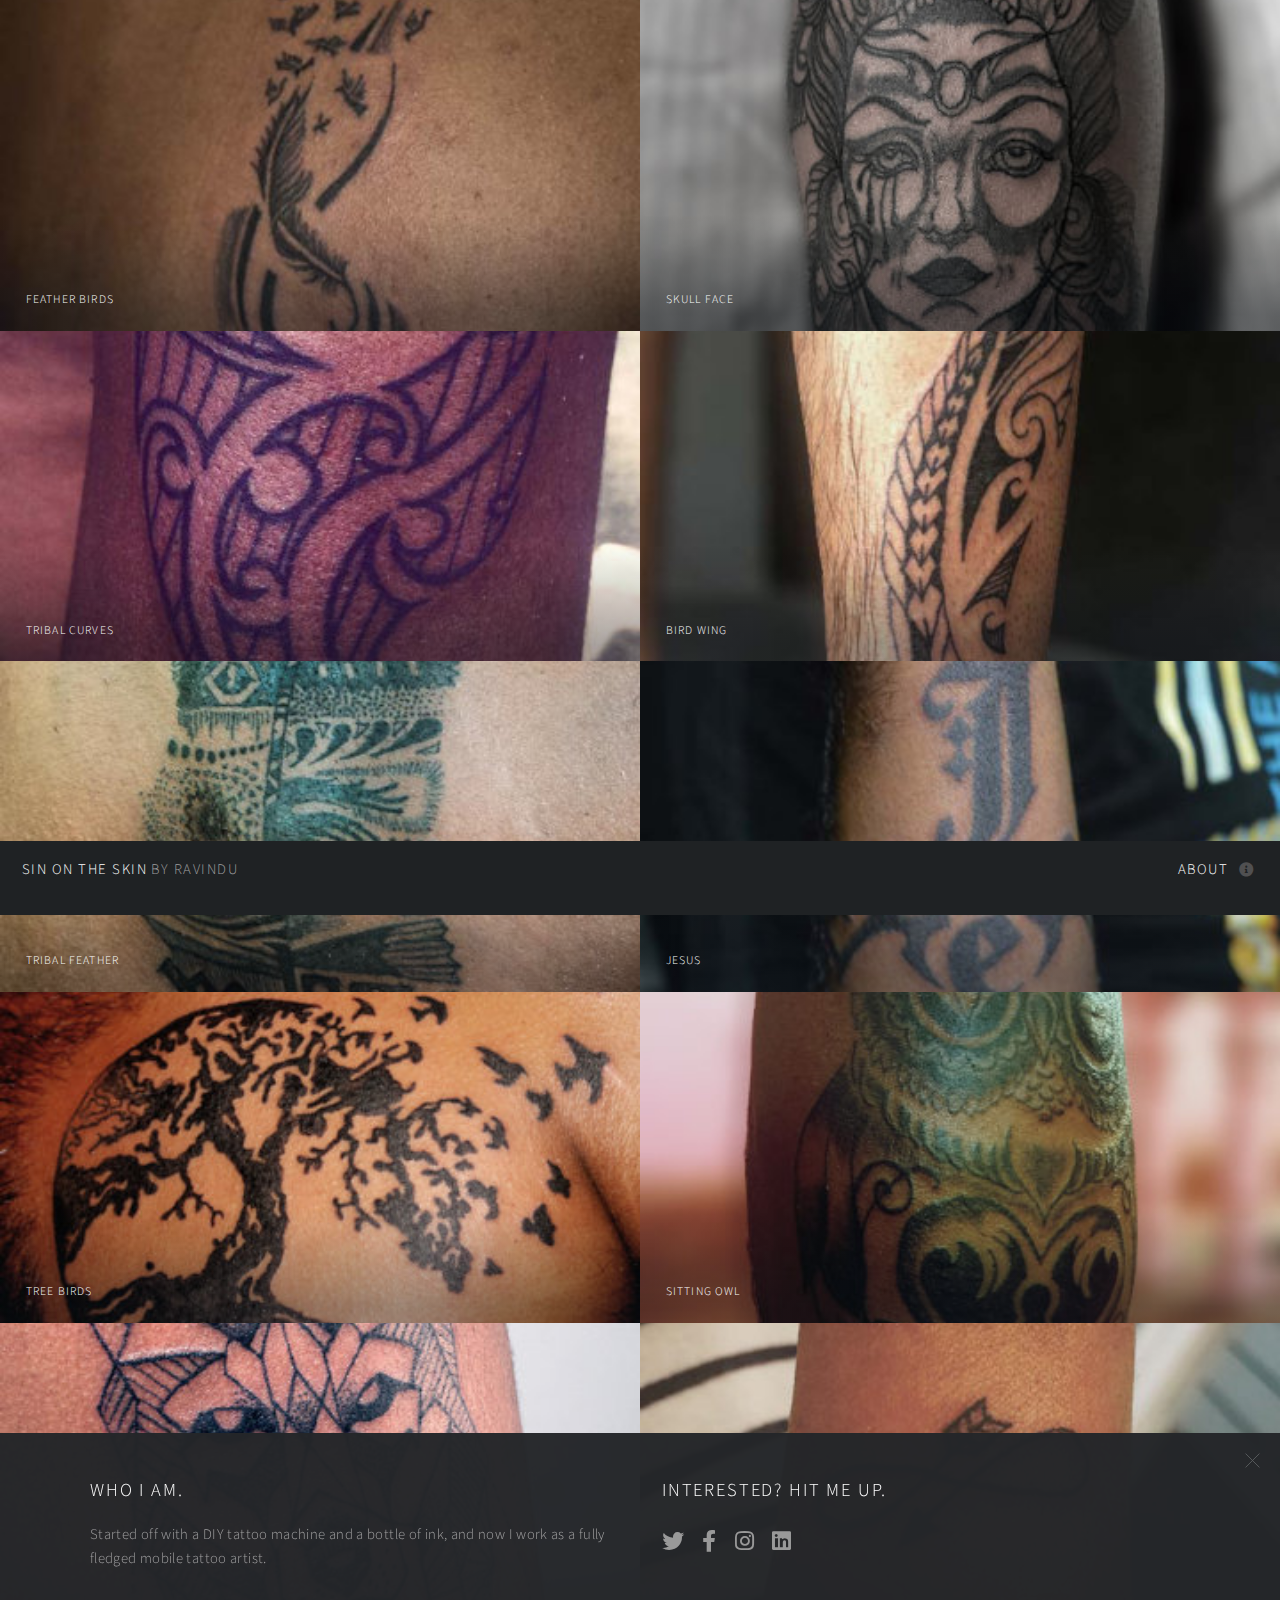
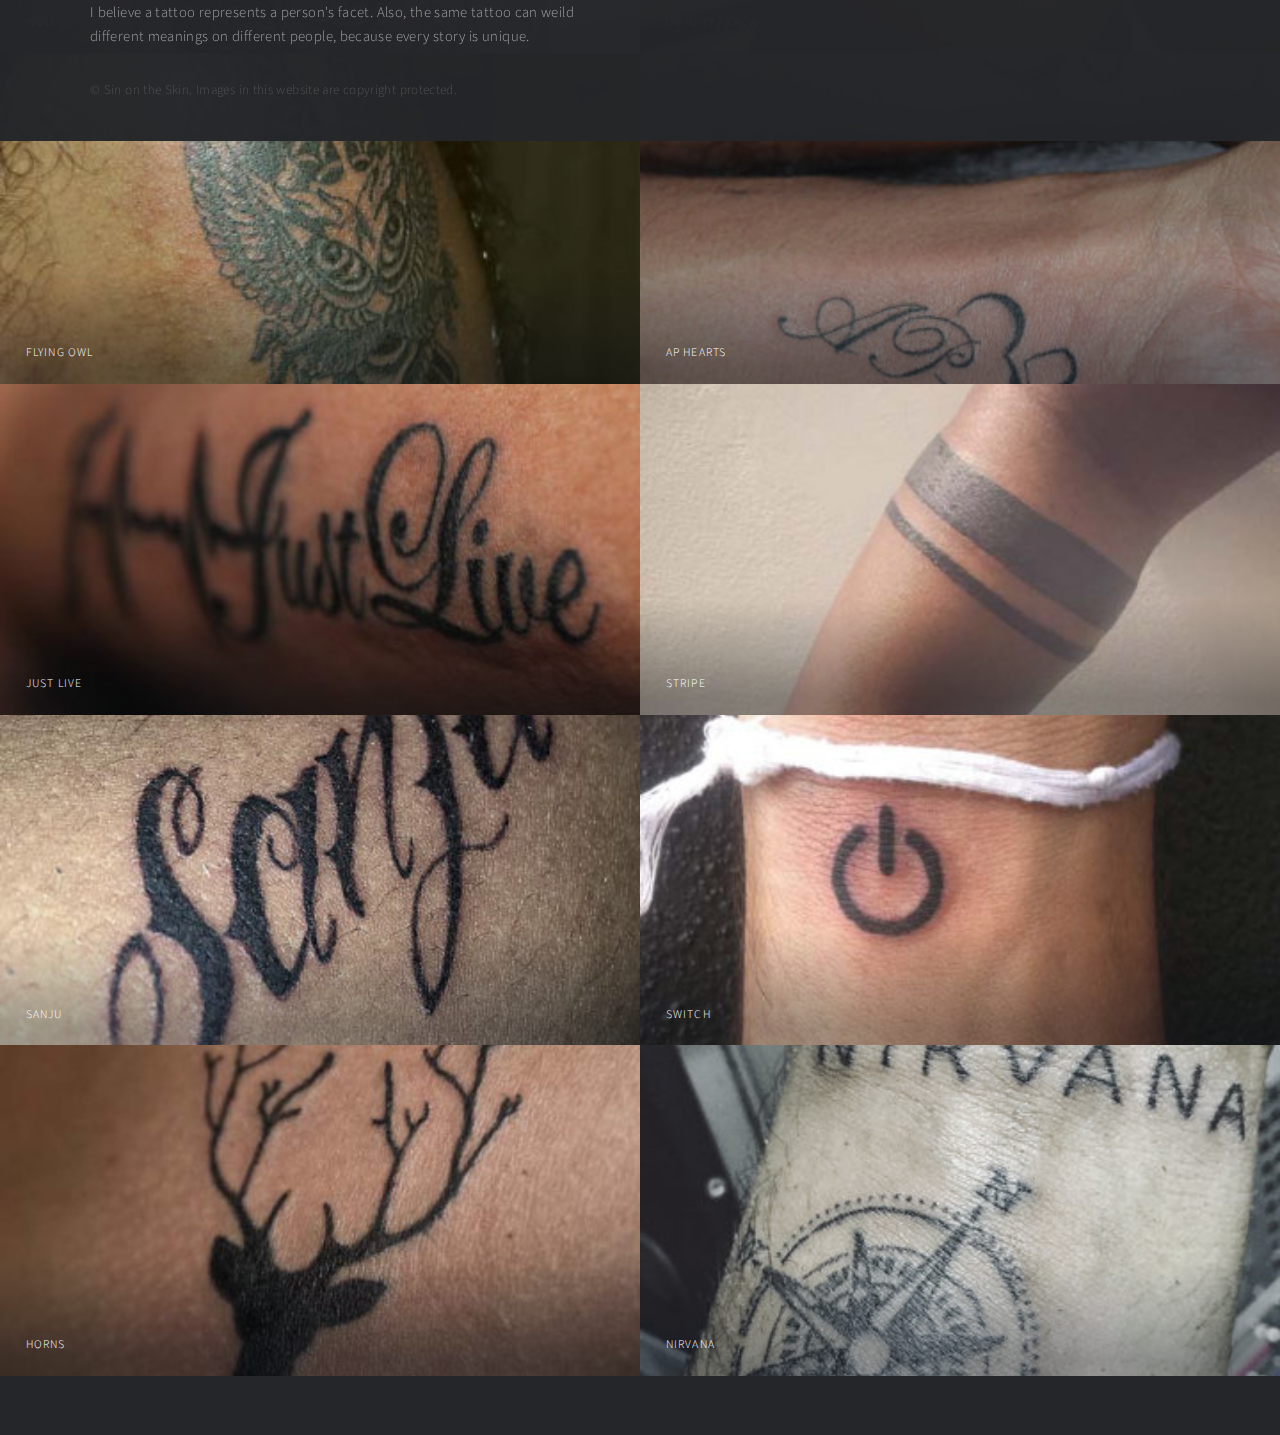
==== commit 9c54a717: "Merge pull request #1 from sinontheskin/master" ====
--- a/index.html
+++ b/index.html
@@ -146,7 +146,7 @@
 							<li><a href="https://www.instagram.com/sinontheskin/" class="icon brands fa-instagram"><span
 										class="label">Instagram</span></a></li>
 							<li><a href="https://www.linkedin.com/in/ravindu-shanaka-9601114b/"
-									class="icon brands fa-linkedin"><span class="label">LinkedIn</span></a></li>\
+									class="icon brands fa-linkedin"><span class="label">LinkedIn</span></a></li>
 						</ul>
 					</section>
 				</div>
